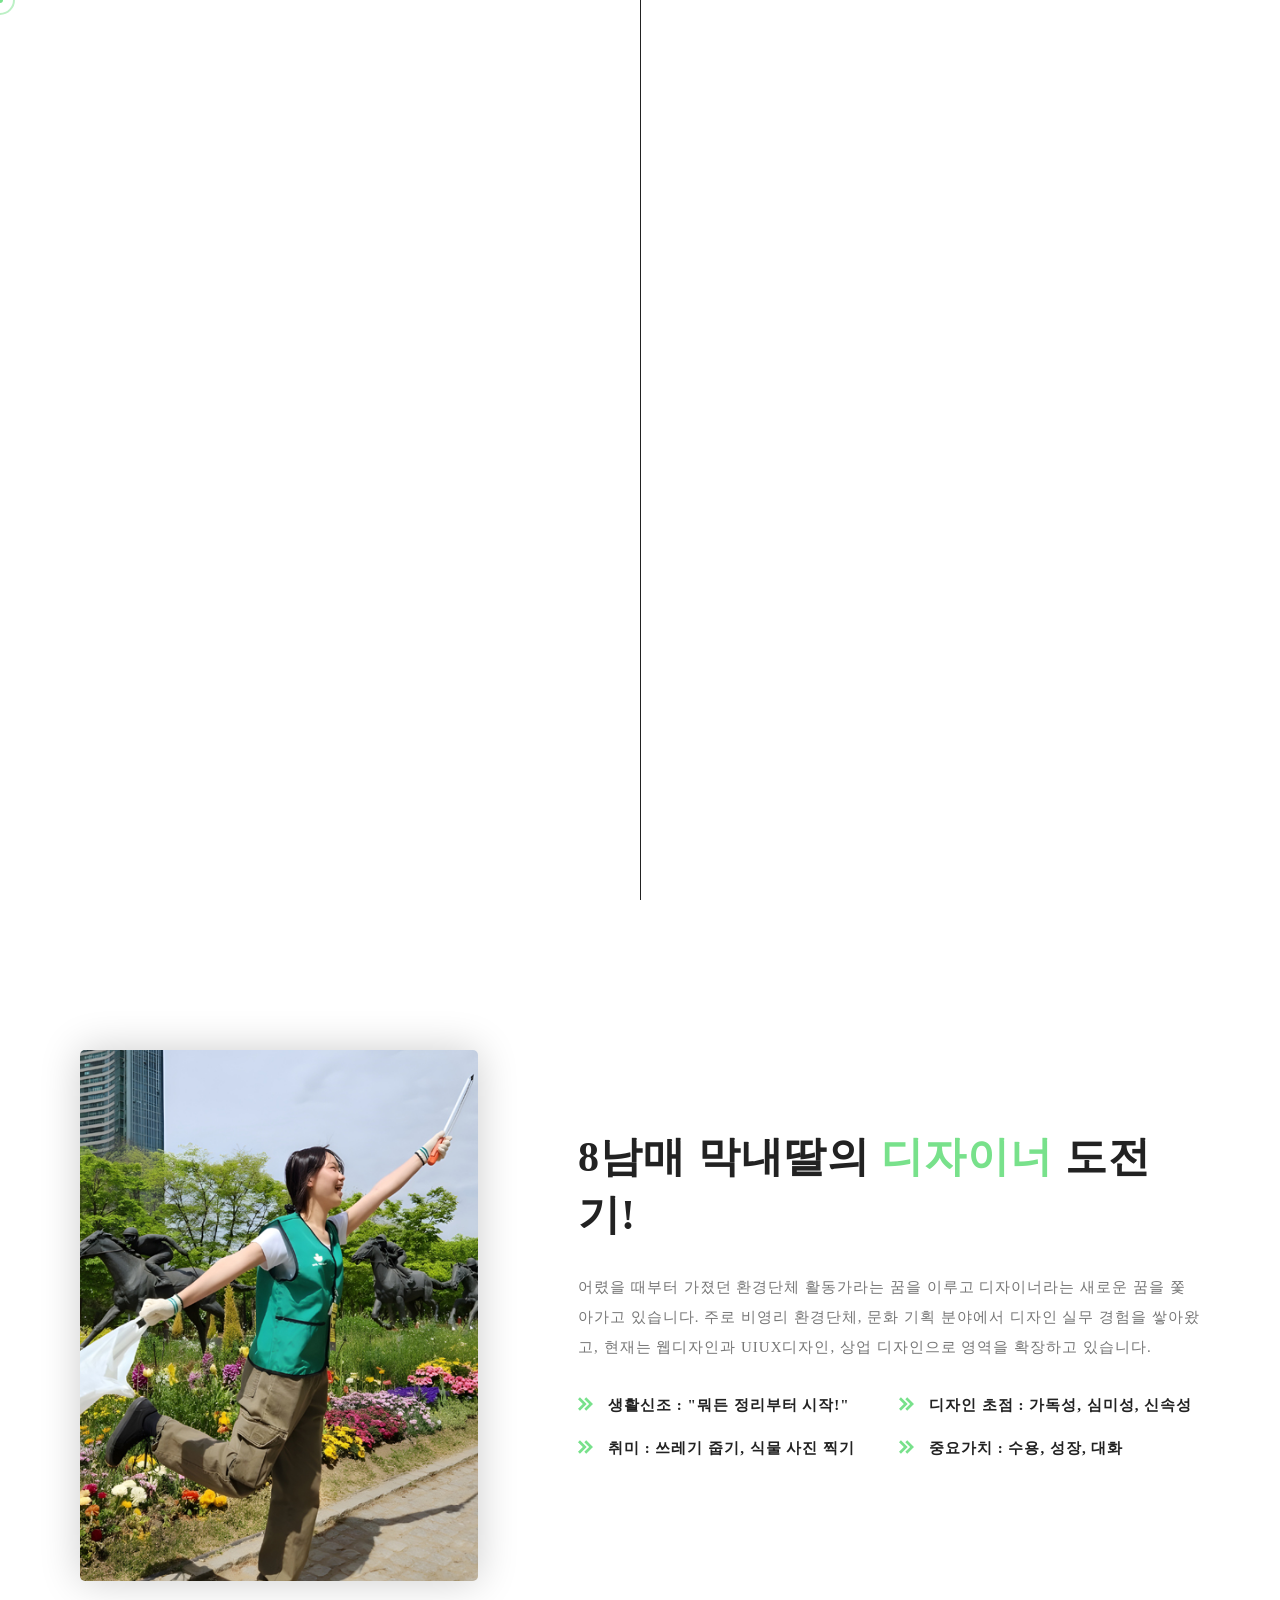
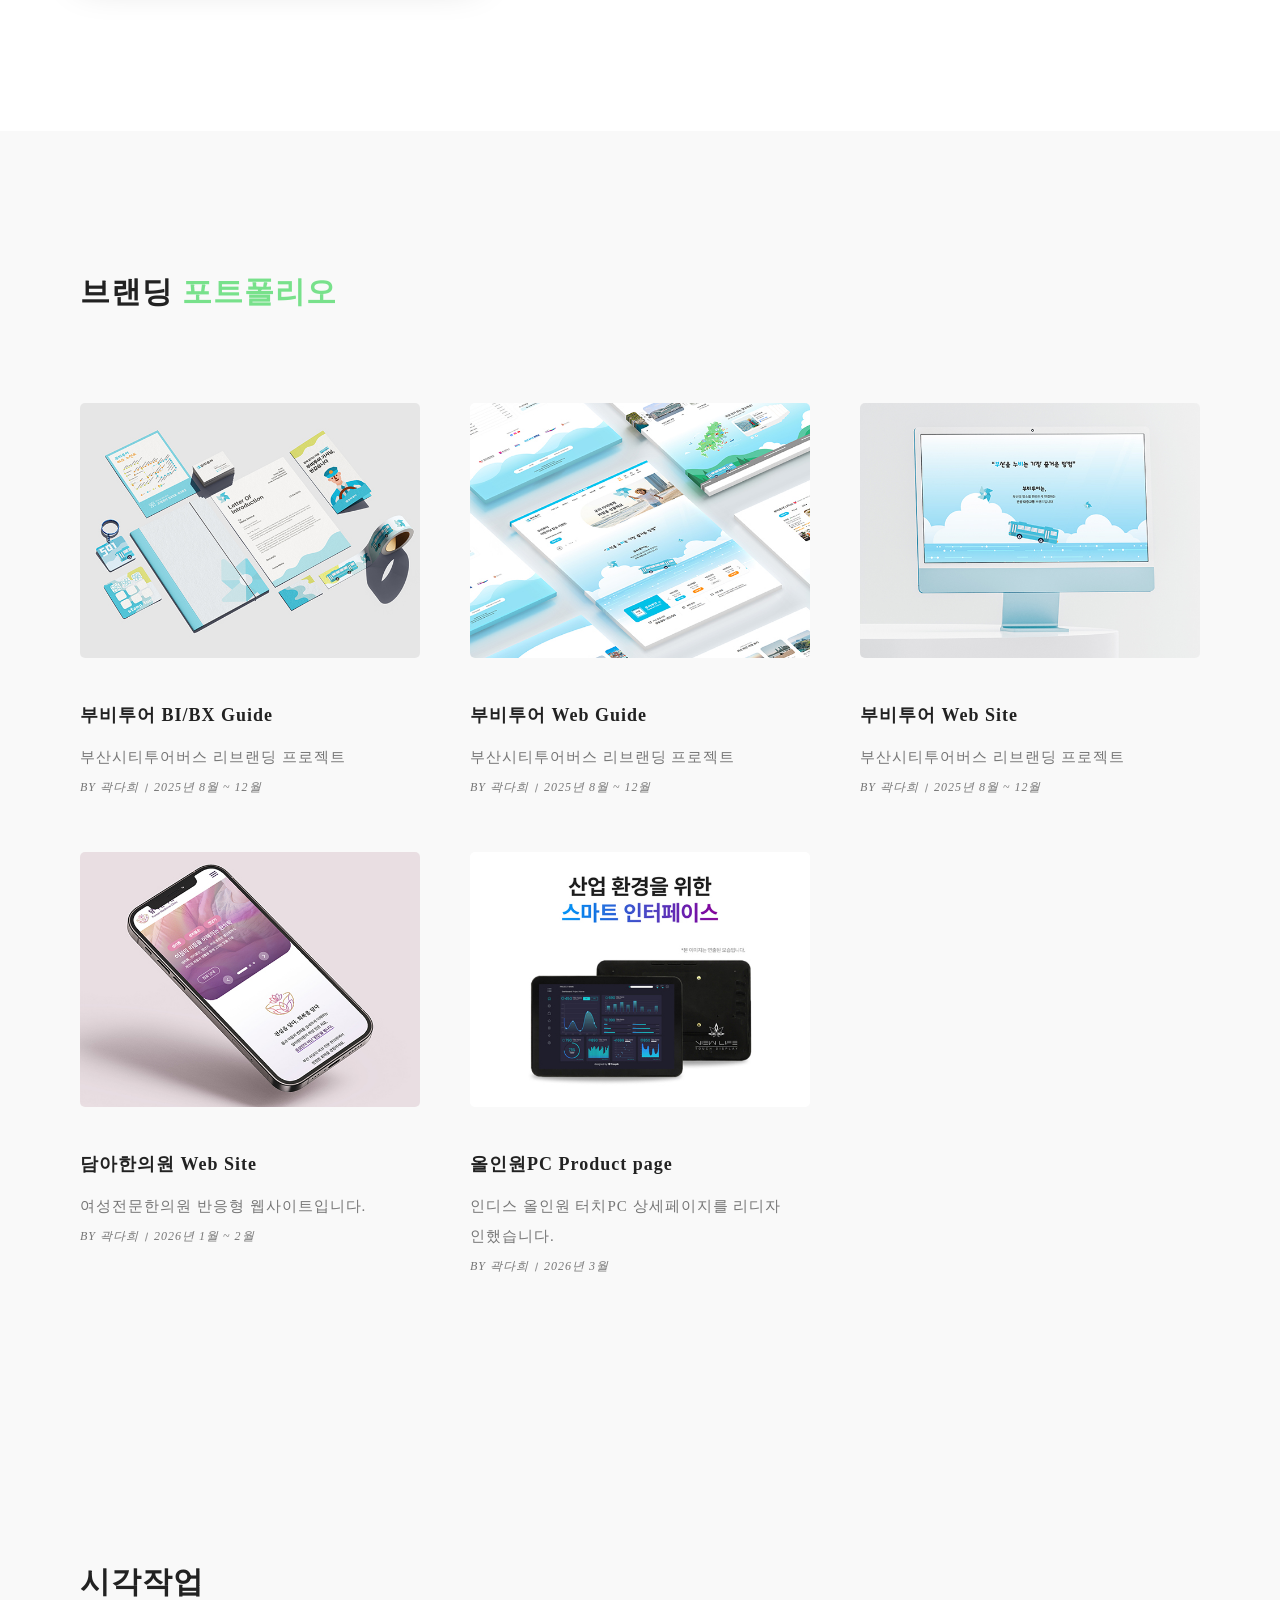
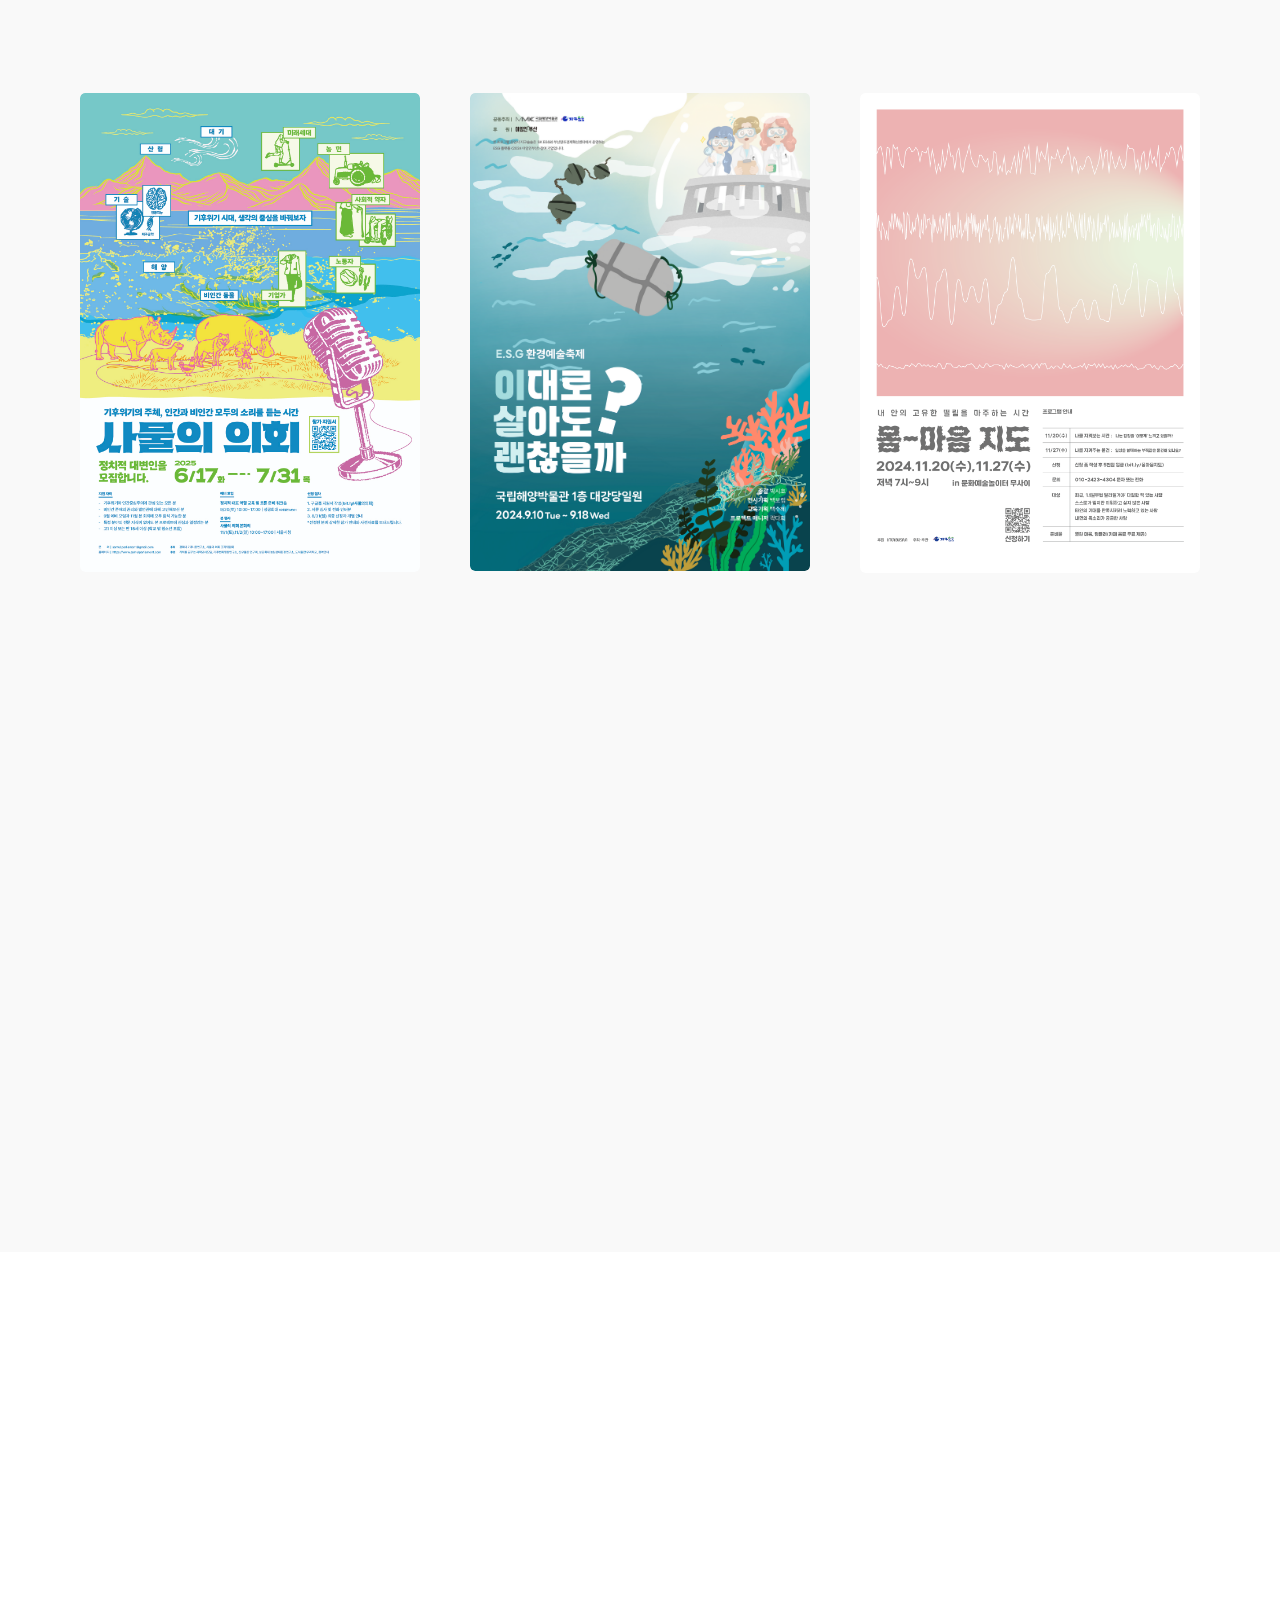
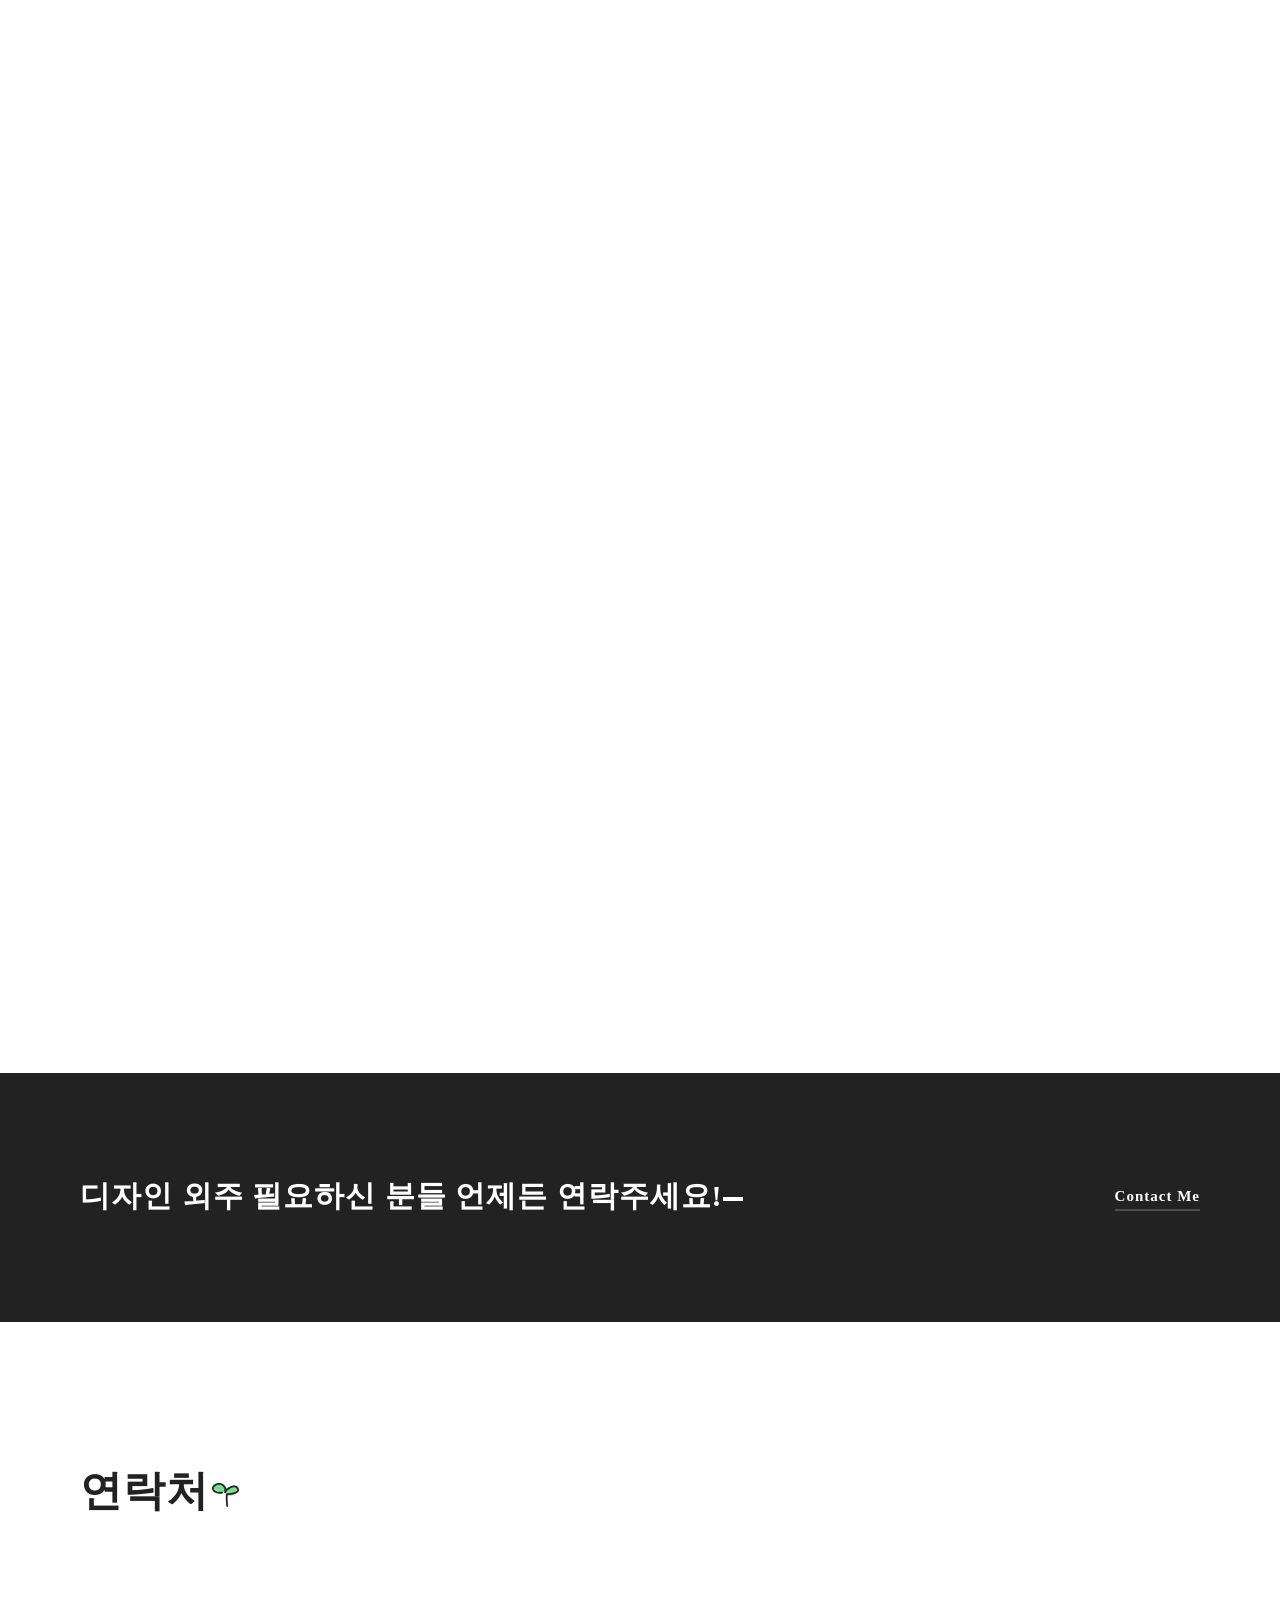
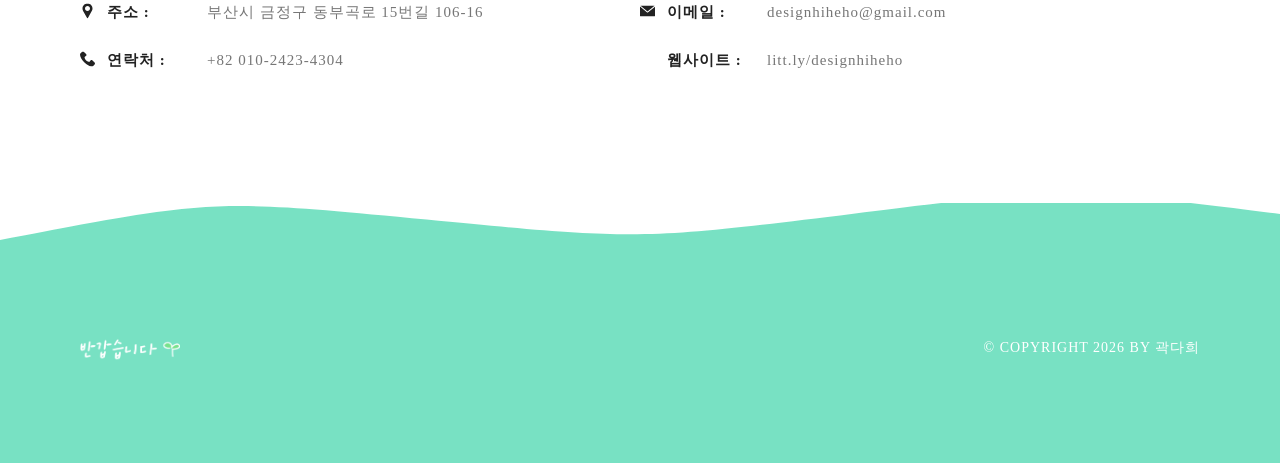
==== index.html @ 5ea91953 "Add files via upload" ====
<!DOCTYPE html>
<!--[if lt IE 7 ]><html class="ie ie6" lang="en"> <![endif]-->
<!--[if IE 7 ]><html class="ie ie7" lang="en"> <![endif]-->
<!--[if IE 8 ]><html class="ie ie8" lang="en"> <![endif]-->
<!--[if (gte IE 9)|!(IE)]><!-->
<html lang="ko"> <!--<![endif]-->

<head>

	<meta http-equiv="Content-Type" content="text/html; charset=utf-8" />

	<link rel="icon" type="image/png" href="img/favicon.png" />

	<meta name="description" content="Name of your web site">
	<meta name="author" content="Marketify">

	<meta name="viewport" content="width=device-width, initial-scale=1, maximum-scale=1">

	<title>Portfolio</title>

	<!-- 웹폰트 연결 -->
	<style>
		@font-face {
			font-family: 'OngleipYeongrong';
			src: url('https://cdn.jsdelivr.net/gh/projectnoonnu/2412-1@1.0/Ownglyph_brilliant-Rg.woff2') format('woff2');
			font-weight: normal;
			font-display: swap;
		}

		@font-face {
			font-family: 'Suit';
			src: url('https://cdn.jsdelivr.net/gh/projectnoonnu/noonfonts_suit@1.0/SUIT-Thin.woff2') format('woff2');
			font-weight: 100;
			font-display: swap;
		}

		@font-face {
			font-family: 'Suit';
			src: url('https://cdn.jsdelivr.net/gh/projectnoonnu/noonfonts_suit@1.0/SUIT-ExtraLight.woff2') format('woff2');
			font-weight: 200;
			font-display: swap;
		}

		@font-face {
			font-family: 'Suit';
			src: url('https://cdn.jsdelivr.net/gh/projectnoonnu/noonfonts_suit@1.0/SUIT-Light.woff2') format('woff2');
			font-weight: 300;
			font-display: swap;
		}

		@font-face {
			font-family: 'Suit';
			src: url('https://cdn.jsdelivr.net/gh/projectnoonnu/noonfonts_suit@1.0/SUIT-Regular.woff2') format('woff2');
			font-weight: normal;
			font-display: swap;
		}

		@font-face {
			font-family: 'Suit';
			src: url('https://cdn.jsdelivr.net/gh/projectnoonnu/noonfonts_suit@1.0/SUIT-Medium.woff2') format('woff2');
			font-weight: 500;
			font-display: swap;
		}

		@font-face {
			font-family: 'Suit';
			src: url('https://cdn.jsdelivr.net/gh/projectnoonnu/noonfonts_suit@1.0/SUIT-SemiBold.woff2') format('woff2');
			font-weight: 600;
			font-display: swap;
		}

		@font-face {
			font-family: 'Suit';
			src: url('https://cdn.jsdelivr.net/gh/projectnoonnu/noonfonts_suit@1.0/SUIT-Bold.woff2') format('woff2');
			font-weight: 700;
			font-display: swap;
		}

		@font-face {
			font-family: 'Suit';
			src: url('https://cdn.jsdelivr.net/gh/projectnoonnu/noonfonts_suit@1.0/SUIT-ExtraBold.woff2') format('woff2');
			font-weight: 800;
			font-display: swap;
		}

		@font-face {
			font-family: 'Suit';
			src: url('https://cdn.jsdelivr.net/gh/projectnoonnu/noonfonts_suit@1.0/SUIT-Heavy.woff2') format('woff2');
			font-weight: 900;
			font-display: swap;
		}
	</style>

	<!-- font-awesome -->
	<link rel="stylesheet" href="https://cdnjs.cloudflare.com/ajax/libs/font-awesome/7.0.1/css/all.min.css">

	<!-- STYLES -->
	<link
		href="https://fonts.googleapis.com/css2?family=Mulish:ital,wght@0,200;0,300;0,400;0,500;0,600;0,700;0,800;0,900;1,200;1,300;1,400;1,500;1,600;1,700;1,800;1,900&family=Poppins:ital,wght@0,300;0,400;0,500;0,600;0,700;0,800;0,900;1,300;1,400;1,500;1,600;1,700;1,800;1,900&display=swap"
		rel="stylesheet">


	<link rel="stylesheet" type="text/css" href="css/plugins.css" />
	<link rel="stylesheet" type="text/css" href="css/colors.css" />
	<link rel="stylesheet" type="text/css" href="css/darkMode.css" />
	<link rel="stylesheet" type="text/css" href="css/style.css" />
	<!--[if lt IE 9]> <script type="text/javascript" src="js/modernizr.custom.js"></script> <![endif]-->
	<!-- /STYLES -->

</head>

<body> <!-- FOR DARK MODE: Add class "dark" Example: <body class="dark"> -->

	<!-- PRELOADER -->
	<div id="preloader">
		<div class="loader_line"></div>
	</div>
	<!-- /PRELOADER -->

	<!-- WRAPPER ALL -->
	<div class="grax_tm_all_wrap" data-magic-cursor="" data-color="crimson">

		<!-- MAGIC CURSOR VALUES: "", hide -->
		<!-- COLOR VALUES: blue, green, brown, pink, orange, black, white, purple, sky, cadetBlue, crimson, olive, red -->



		<!-- MODALBOX NEWS -->
		<!-- <div class="grax_tm_modalbox_news">
			<div class="box_inner">
				<div class="close">
					<a href="#"><img class="svg" src="img/svg/cancel.svg" alt="" /></a>
				</div>
				<div class="description_wrap scrollable">
				</div>
			</div>
		</div> -->
		<!-- /MODALBOX NEWS -->

		<!-- TOPBAR -->
		<div class="grax_tm_topbar">
			<div class="container">
				<div class="topbar_inner">
					<div class="logo">
						<a class="dark" href="#"><img src="img/logo/dark.png" alt="" /></a>
						<a class="light" href="#"><img src="img/logo/logo.png" alt="" /></a>
					</div>
					<div class="menu">
						<ul class="anchor_nav">
							<li class="current"><a href="#home">홈</a></li>
							<li><a href="#about">소개합니다</a></li>
							<li><a href="#portfolio">포트폴리오</a></li>

							<li><a href="#artwork">시각작업</a></li>
							<li><a href="#resume">이력서</a></li>
							<li><a href="#contact">연락처</a></li>
						</ul>
					</div>
				</div>
			</div>
		</div>
		<!-- /TOPBAR -->

		<!-- MOBILE MENU -->
		<div class="grax_tm_mobile_menu">
			<div class="topbar_inner">
				<div class="container bigger">
					<div class="topbar_in">
						<div class="logo">
							<a href="#"><img src="img/logo/dark.png" alt="" /></a>
						</div>
						<div class="my_trigger">
							<div class="hamburger hamburger--collapse-r">
								<div class="hamburger-box">
									<div class="hamburger-inner"></div>
								</div>
							</div>
						</div>
					</div>
				</div>
			</div>
			<div class="dropdown">
				<div class="container">
					<div class="dropdown_inner">
						<ul class="anchor_nav">
							<li><a href="#home">홈</a></li>
							<li><a href="#about">소개합니다</a></li>
							<li><a href="#portfolio">포트폴리오</a></li>
							<li><a href="#artwork">시각작업</a></li>
							<li><a href="#resume">이력서</a></li>
							<li><a href="#contact">연락처</a></li>
						</ul>
					</div>
				</div>
			</div>
		</div>
		<!-- /MOBILE MENU -->

		<!-- HERO -->
		<div class="grax_tm_hero" id="home">
			<div class="bg">
				<div class="video">
					<video src="media/cover.mp4" autoplay loop playsinline muted></video>
				</div>
			</div>
			<div class="content">
				<div class="container">
					<div class="details" data-animation="toTop">
						<!-- Animation Values: toTop, toRight, scale, rotate -->
						<h3 class="fn_animation name">하루하루 성장하는 디자이너,</h3>
						<h3 class="fn_animation name">곽다희입니다.</h3>
						<!-- <h3 class="fn_animation name">곽다희입니다</h3> -->
						<span class="fn_animation job">광고 디자인 * 그래픽 디자인 * 브랜딩 * 웹디자인</span>
					</div>
					<div class="grax_tm_down" data-skin="light">
						<div class="line_wrapper">
							<div class="line"></div>
						</div>
					</div>
				</div>
			</div>
		</div>
		<!-- /HERO -->

		<!-- ABOUT -->
		<div class="grax_tm_section" id="about">
			<div class="grax_tm_about">
				<div class="container">
					<div class="about_inner">
						<div class="left wow fadeInLeft" data-wow-duration="1.5s">
							<div class="image parallax" data-relative-input="true">
								<img src="img/placeholders/3-4.jpg" alt="" />
								<div class="main layer" data-img-url="img/about/1.jpg" data-depth="0.04"></div>
							</div>
						</div>
						<div class="right wow fadeInLeft" data-wow-duration="1.5s" data-wow-delay=".2s">
							<div class="grax_tm_title_holder" style="font-family:OngleipYeongrong;">
								<h3 style="font-family: 'OngleipYeongrong'; font-size: 42px;">8남매 막내딸의 <span
										style="color: #78e18b;">디자이너</span>&nbsp;도전기!</h3>
							</div>
							<div class="text">
								<p>어렸을 때부터 가졌던 환경단체 활동가라는 꿈을 이루고 디자이너라는 새로운 꿈을 쫓아가고 있습니다. 주로 비영리 환경단체, 문화 기획 분야에서 디자인 실무
									경험을 쌓아왔고, 현재는 웹디자인과 UIUX디자인, 상업 디자인으로 영역을 확장하고 있습니다.</p>
							</div>
							<div class="list">
								<ul>
									<li>
										<div class="list_inner">
											<span></span>
											<img class="svg" src="img/svg/checked.svg" alt="" />
											<span>생활신조 : "뭐든 정리부터 시작!"</span>
										</div>
									</li>
									<li>
										<div class="list_inner">
											<img class="svg" src="img/svg/checked.svg" alt="" />
											<span>디자인 초점 : 가독성, 심미성, 신속성</span>
										</div>
									</li>
									<li>
										<div class="list_inner">
											<img class="svg" src="img/svg/checked.svg" alt="" />
											<span>취미 : 쓰레기 줍기, 식물 사진 찍기</span>
										</div>
									</li>
									<li>
										<div class="list_inner">
											<img class="svg" src="img/svg/checked.svg" alt="" />
											<span>중요가치 : 수용, 성장, 대화</span>
										</div>
									</li>
								</ul>
							</div>
							<!-- <div class="grax_tm_button">
								<a href="img/resume/resume.jpg" download>Download CV</a>
							</div> -->
						</div>
					</div>
				</div>
			</div>
		</div>
		<!-- /ABOUT -->
		<!-- NEWS -->
		<div class="grax_tm_section" id="portfolio">
			<div class="grax_tm_news">
				<div class="container">
					<div class="grax_tm_title_holder">
						<h3>브랜딩<span>&nbsp;포트폴리오</span></h3>
					</div>
					<div class="news_list">
						<ul>
							<!-- 부비투어 -->
							<li class="wow fadeInLeft" data-wow-duration="1.5s">
								<div class="list_inner">
									<a href="bibx/bibxguide.html" target="_blank">
										<div class="image">
											<img src="img/placeholders/4-3.jpg" alt="" />
											<div class="main" data-img-url="img/news/bubitour-1.jpg"></div>
										</div>
										<div class="details">
											<h3 class="title"><a href="javascript:return false;">부비투어 BI/BX Guide </a>
											</h3>
											<p>부산시티투어버스 리브랜딩 프로젝트</p>
											<p class="date">By <a href="javascript:return false;">곽다희</a> <span>2025년 8월
													~ 12월</span></p>
										</div>
									</a>
								</div>
							</li>
							<li class="wow fadeInLeft" data-wow-duration="1.5s" data-wow-delay=".2s">
								<div class="list_inner">
									<a href="web/webguide.html" target="_blank">
										<div class="image">
											<img src="img/placeholders/4-3.jpg" alt="" />
											<div class="main" data-img-url="img/news/bubitour-2.jpg"></div>
										</div>
										<div class="details">
											<h3 class="title"><a href="javascript:return false;">부비투어 Web Guide </a>
											</h3>
											<p>부산시티투어버스 리브랜딩 프로젝트</p>
											<p class="date">By <a href="javascript:return false;">곽다희</a> <span>2025년 8월
													~ 12월</span></p>
										</div>
									</a>
								</div>
							</li>
							<li class="wow fadeInLeft" data-wow-duration="1.5s" data-wow-delay=".4s">
								<div class="list_inner">
									<a href="https://designhee.github.io/bubitour/" target="_blank">
										<div class="image">
											<img src="img/placeholders/4-3.jpg" alt="" />
											<div class="main" data-img-url="img/news/bubitour-4.jpg"></div>
										</div>
										<div class="details">
											<h3 class="title"><a href="javascript:return false;">부비투어 Web Site </a></h3>
											<p>부산시티투어버스 리브랜딩 프로젝트</p>
											<p class="date">By <a href="javascript:return false;">곽다희</a> <span>2025년 8월
													~ 12월</span></p>
										</div>
									</a>
								</div>
							</li>
							<!-- 담아한의원 -->
							<li class="wow fadeInLeft" data-wow-duration="1.5s" data-wow-delay=".4s">
								<div class="list_inner">
									<a href="https://designhee.github.io/DAMAHAN/" target="_blank">
										<div class="image">
											<img src="img/placeholders/4-3.jpg" alt="" />
											<div class="main" data-img-url="img/news/damahan.jpg"></div>
										</div>
										<div class="details">
											<h3 class="title"><a href="javascript:return false;">담아한의원 Web Site </a>
											</h3>
											<p>여성전문한의원 반응형 웹사이트입니다.</p>
											<p class="date">By <a href="javascript:return false;">곽다희</a> <span>2026년 1월
													~ 2월</span></p>
										</div>
									</a>
								</div>
							</li>
							<!-- 인디스 상세페이지 -->
							<li class="wow fadeInLeft" data-wow-duration="1.5s" data-wow-delay=".4s">
								<div class="list_inner">
									<a href="https://www.figma.com/proto/bheodE31hmZhT0VLNGtz3c/-%EC%A3%BC-%EC%BD%94%EB%A6%AC%EC%95%84-%EC%A0%95%EB%B3%B4%ED%86%B5%EC%8B%A0---%EC%83%81%EC%84%B8%ED%8E%98%EC%9D%B4%EC%A7%80?node-id=45-3&viewport=275%2C119%2C0.03&t=RDnilQ7JR9auPN5G-1&scaling=scale-down&content-scaling=fixed&page-id=0%3A1"
										target="_blank">
										<div class="image">
											<img src="img/placeholders/4-3.jpg" alt="" />
											<div class="main" data-img-url="img/news/indis-productpage.jpg"></div>
										</div>
										<div class="details">
											<h3 class="title"><a href="javascript:return false;">올인원PC Product
													page </a></h3>
											<p>인디스 올인원 터치PC 상세페이지를 리디자인했습니다.</p>
											<p class="date">By <a href="javascript:return false;">곽다희</a> <span>2026년
													3월</span></p>
										</div>
									</a>
								</div>
							</li>
						</ul>
					</div>
				</div>
			</div>
		</div>
		<!-- /NEWS -->
		<!-- PORTFOLIO -->
		<div class="grax_tm_section" id="artwork">
			<div class="grax_tm_portfolio">
				<div class="container">
					<div class="grax_tm_title_holder">
						<h3>시각작업</h3>
					</div>
					<div class="portfolio_list">
						<ul class="gallery_zoom my_waypoint">
							<li class="wow fadeInLeft" data-wow-duration="1.5s">
								<div class="list_inner">
									<div class="image">
										<img src="img/placeholders/poster1.jpg" alt="" />
										<div class="main" data-img-url="img/portfolio/poster1.jpg"></div>
									</div>
									<div class="overlay"></div>
									<div class="details">
										<span>메인 포스터 / 현수막 / 안내서 표지</span>
										<h3>2025 사물의의회 프로젝트</h3>
									</div>
									<a class="grax_tm_full_link zoom" href="img/portfolio/poster1.jpg"></a>
								</div>
							</li>
							<li class="wow fadeInLeft" data-wow-duration="1.5s" data-wow-delay=".2s">
								<div class="list_inner">
									<div class="image">
										<img src="img/placeholders/poster2.png" alt="" />
										<div class="main" data-img-url="img/portfolio/poster2.png"></div>
									</div>
									<div class="overlay"></div>
									<div class="details">
										<span>메인 포스터</span>
										<h3>지구숨숨X국립해양박물관 ESG페스티벌</h3>
									</div>
									<a class="grax_tm_full_link zoom" href="img/portfolio/poster2.png"></a>
								</div>
							</li>
							<li class="wow fadeInLeft" data-wow-duration="1.5s" data-wow-delay=".4s">
								<div class="list_inner">
									<div class="image">
										<img src="img/placeholders/poster3.png" alt="" />
										<div class="main" data-img-url="img/portfolio/poster3.png"></div>
									</div>
									<div class="overlay"></div>
									<div class="details">
										<span>기획 / 메인 포스터</span>
										<h3>업사이클링 워크숍 몸-마음지도</h3>
									</div>
									<a class="grax_tm_full_link zoom" href="img/portfolio/poster3.png"></a>
								</div>
							</li>
							<!-- 4 -->
							<li class="wow fadeInLeft" data-wow-duration="1.5s">
								<div class="list_inner">
									<div class="image">
										<img src="img/placeholders/poster4.png" alt="" />
										<div class="main" data-img-url="img/portfolio/poster4.png"></div>
									</div>
									<div class="overlay"></div>
									<div class="details">
										<span>기획 / 메인 포스터</span>
										<h3>업사이클링 워크숍 우리끼리 유리트리</h3>
									</div>
									<a class="grax_tm_full_link zoom" href="img/portfolio/poster4.png"></a>
								</div>
							</li>
							<!-- 5 -->
							<li class="wow fadeInLeft" data-wow-duration="1.5s">
								<div class="list_inner">
									<div class="image">
										<img src="img/placeholders/poster5.jpg" alt="" />
										<div class="main" data-img-url="img/portfolio/poster5.jpg"></div>
									</div>
									<div class="overlay"></div>
									<div class="details">
										<span>기획 / 메인 포스터</span>
										<h3>플리마켓 뿌리마당7th</h3>
									</div>
									<a class="grax_tm_full_link zoom" href="img/portfolio/poster5.jpg"></a>
								</div>
							</li>
							<!-- 6 -->
							<!-- <li class="wow fadeInLeft" data-wow-duration="1.5s">
								<div class="list_inner">
									<div class="image">
										<img src="img/placeholders/poster6.jpg" alt="" />
										<div class="main" data-img-url="img/portfolio/poster6.jpg"></div>
									</div>
									<div class="overlay"></div>
									<div class="details">
										<span>메인포스터/현수막</span>
										<h3>쓰토리텔링</h3>
									</div>
									<a class="grax_tm_full_link zoom" href="img/portfolio/poster6.jpg"></a>
								</div>
							</li> -->
							<!-- 7 -->
							<!-- <li class="wow fadeInLeft" data-wow-duration="1.5s">
								<div class="list_inner">
									<div class="image">
										<img src="img/placeholders/poster7.jpg" alt="" />
										<div class="main" data-img-url="img/portfolio/poster7.jpg"></div>
									</div>
									<div class="overlay"></div>
									<div class="details">
										<span>키비주얼</span>
										<h3>눈코뜰새있는</h3>
									</div>
									<a class="grax_tm_full_link zoom" href="img/portfolio/poster7.jpg"></a>
								</div>
							</li> -->
							<!-- 8 -->
							<li class="wow fadeInLeft" data-wow-duration="1.5s">
								<div class="list_inner">
									<div class="image">
										<img src="img/placeholders/poster8.png" alt="" />
										<div class="main" data-img-url="img/portfolio/poster8.png"></div>
									</div>
									<div class="overlay"></div>
									<div class="details">
										<span>캐릭터 디자인 / 카드뉴스 / 홍보 포스터</span>
										<h3>부산줍깅모임 금뿌리</h3>
									</div>
									<a class="grax_tm_full_link zoom" href="img/portfolio/poster8.png"></a>
								</div>
							</li>
							<!-- 9 -->
							<!-- <li class="wow fadeInLeft" data-wow-duration="1.5s">
								<div class="list_inner">
									<div class="image">
										<img src="img/placeholders/1-1.jpg" alt="" />
										<div class="main" data-img-url="img/portfolio/4.jpg"></div>
									</div>
									<div class="overlay"></div>
									<div class="details">
										<span>Video</span>
										<h3>Black Coffee</h3>
									</div>
									<a class="grax_tm_full_link popup-youtube"
										href="https://www.youtube.com/watch?v=ICr_bOuM9Zo"></a>
								</div>
							</li> -->
						</ul>
					</div>
				</div>
			</div>
		</div>
		<!-- /PORTFOLIO -->

		<!-- PROGRESS -->
		<div class="grax_tm_progress_part">
			<div class="container">
				<div class="part_inner">
					<div class="left wow fadeInLeft" data-wow-duration="1.5s">
						<h3 style="font-family: 'OngleipYeongrong'; font-size: 42px;">마지막까지 <span style="color:#78e18b">꼼꼼하게</span> 작업합니다</h3>
						<p>#로고디자인 #캐릭터디자인 #명함디자인 #포스터디자인 <br> #배너디자인 #웹디자인 #웹퍼블리싱</p>
					</div>
					<div class="right wow fadeInLeft" data-wow-duration="1.5s" data-wow-delay=".2s">
						<div class="kioto_progress">
							<div class="progress_inner" data-value="95">
								<span><span class="label">그래픽 포토샵&#47;일러스트&#47;인디자인</span><span
										class="number">95%</span></span>
								<div class="background">
									<div class="bar">
										<div class="bar_in"></div>
									</div>
								</div>
							</div>
							<div class="progress_inner" data-value="90">
								<span><span class="label">웹디자인/프로토타이핑 figma</span><span class="number">90%</span></span>
								<div class="background">
									<div class="bar">
										<div class="bar_in"></div>
									</div>
								</div>
							</div>
							<div class="progress_inner" data-value="95">
								<span><span class="label">웹표준 HTML5&#47;CSS3&#47;JavaScript</span><span
										class="number">95%</span></span>
								<div class="background">
									<div class="bar">
										<div class="bar_in"></div>
									</div>
								</div>
							</div>
							<div class="progress_inner" data-value="80">
								<span><span class="label">영상편집 및 모션그래픽 애니메이션</span><span
										class="number">80%</span></span>
								<div class="background">
									<div class="bar">
										<div class="bar_in"></div>
									</div>
								</div>
							</div>
						</div>
					</div>
				</div>
			</div>
		</div>
		<!-- /PROGRESS -->

		<!-- RESUME -->
		<div class="grax_tm_section" id="resume">
			<div class="grax_tm_resume">
				<div class="container">
					<div class="resume_inner">
						<div class="resume_block wow fadeInLeft" data-wow-duration="1.5s">
							<div class="resume_block_title">
								<i class="fa-solid fa-briefcase"></i>
								<h4>디자인 경력</h4>
							</div>
							<ul class="resume_list">
								<li class="resume_item">
									<div class="resume_meta">
										<span class="resume_period">2025.08 - 2025.12</span>
									</div>
									<h5>부비투어 리브랜딩 프로젝트</h5>
									<p class="resume_company">브랜딩 / 웹디자인</p>
									<p class="resume_desc">BI/BX 가이드 제작, 웹 가이드 기획, 브랜드 톤앤매너 정리</p>
								</li>
								<li class="resume_item">
									<div class="resume_meta">
										<span class="resume_period">2026.01 - 2026.02</span>
									</div>
									<h5>담아한의원 반응형 웹사이트</h5>
									<p class="resume_company">웹디자인 / 퍼블리싱</p>
									<p class="resume_desc">반응형 UI 설계와 웹사이트 디자인 및 구축 작업 진행</p>
								</li>
								<li class="resume_item">
									<div class="resume_meta">
										<span class="resume_period">2023 - 2025</span>
									</div>
									<h5>환경·문화 프로젝트 디자인 실무</h5>
									<p class="resume_company">포스터 / 홍보물 / 행사 비주얼</p>
									<p class="resume_desc">포스터, 배너, 카드뉴스, 안내물 등 다양한 시각물 제작</p>
								</li>
							</ul>
						</div>

						<div class="resume_block wow fadeInLeft" data-wow-duration="1.5s" data-wow-delay=".2s">
							<div class="resume_block_title">
								<i class="fa-solid fa-graduation-cap"></i>
								<h4>교육 이력</h4>
							</div>
							<ul class="resume_list">
								<li class="resume_item">
									<div class="resume_meta">
										<span class="resume_period">2025</span>
									</div>
									<h5>UI/UX · 웹디자인 실무 학습</h5>
									<p class="resume_company">Figma / HTML / CSS / 반응형 웹</p>
									<p class="resume_desc">실무형 웹디자인과 퍼블리싱 역량 확장</p>
								</li>
								<li class="resume_item">
									<div class="resume_meta">
										<span class="resume_period">2024</span>
									</div>
									<h5>그래픽 디자인 역량 강화</h5>
									<p class="resume_company">Photoshop / Illustrator / InDesign</p>
									<p class="resume_desc">브랜딩, 편집, 홍보물 제작 중심으로 실무 훈련</p>
								</li>
							</ul>
						</div>

						<div class="resume_block wow fadeInLeft" data-wow-duration="1.5s">
							<div class="resume_block_title">
								<i class="fa-solid fa-address-card"></i>
								<h4>자격 사항</h4>
							</div>
							<ul class="resume_list">
								<li class="resume_item resume_item--cert">
									<h5>GTQ / 컴퓨터그래픽 관련 자격</h5>
									<p class="resume_desc">보유 자격증명 입력</p>
								</li>
								<li class="resume_item resume_item--cert">
									<h5>웹디자인 관련 수료</h5>
									<p class="resume_desc">수료 과정명 입력</p>
								</li>
							</ul>
						</div>
					</div><!-- /resume_inner -->
				</div>
			</div>
		</div>
		<!-- /RESUME -->

		<!-- TALK -->
		<div class="grax_tm_section">
			<div class="grax_tm_talk">
				<div class="container">
					<div class="talk_inner">
						<div class="text wow fadeInLeft" data-wow-duration="1.5s">
							<h3><span>디자인 외주 필요하신 분들 언제든 연락주세요!</span></h3>
						</div>
						<div class="button wow fadeInLeft anchor" data-wow-duration="1.5s" data-wow-delay=".2s">
							<a href="#contact">Contact Me</a>
						</div>
					</div>
				</div>
			</div>
		</div>
		<!-- /TALK -->



		<!-- CONTACT -->
		<div class="grax_tm_contact" id="contact">
			<div class="container">
				<div class="grax_tm_title_holder">
					<h3 style="font-family: 'OngleipYeongrong'; font-size: 42px;">연락처<img src="img/symbol.png"
							alt="symbol" style="width: 30px; display: inline-block; padding-left: 3px;"></h3>
				</div>
				<div class="contact_inner">
					<div class="left wow fadeInLeft" data-wow-duration="1s">
						<div class="info_list">
							<ul>
								<li>
									<div class="list_inner">
										<img class="svg" src="img/svg/location.svg" alt="" />
										<p><span class="first">주소 :</span><span class="second">부산시 금정구 동부곡로 15번길
												106-16</span></p>
									</div>
								</li>
								<li>
									<div class="list_inner">
										<img class="svg" src="img/svg/email.svg" alt="" />
										<p><span class="first">이메일 :</span><span class="second"><a
													href="#">designhiheho@gmail.com</a></span></p>
									</div>
								</li>
								<li>
									<div class="list_inner">
										<img class="svg" src="img/svg/phone.svg" alt="" />
										<p><span class="first">연락처 :</span><span class="second"><a href="#">+82
													010-2423-4304</a></span></p>
									</div>
								</li>
								<li>
									<div class="list_inner">
										<img class="svg" src="img/svg/social/dribbble.svg" alt="" />
										<p><span class="first">웹사이트 :</span><span class="second"><a
													href="#">litt.ly/designhiheho</a></span></p>
									</div>
									<!-- </li>
								<li>
									<div class="list_inner">
										<img class="svg" src="img/svg/social/twitter.svg" alt="" />
										<p><span class="first">Twitter:</span><span class="second"><a
													href="#">@twitternickname</a></span></p>
									</div>
								</li>
								<li>
									<div class="list_inner">
										<img class="svg" src="img/svg/social/facebook.svg" alt="" />
										<p><span class="first">Facebook:</span><span class="second"><a
													href="#">@facebooknickname</a></span></p>
									</div>
								</li> -->
							</ul>
						</div>
					</div>
					<!-- <div class="right wow fadeInLeft" data-wow-duration="1s" data-wow-delay=".2s">
						<div class="fields">
							<form action="/" method="post" class="contact_form" id="contact_form">
								<div class="returnmessage"
									data-success="Your message has been received, We will contact you soon."></div>
								<div class="empty_notice"><span>Please Fill Required Fields</span></div>
								<div class="first">
									<ul>
										<li>
											<input id="name" type="text" placeholder="Name">
										</li>
										<li>
											<input id="email" type="text" placeholder="Email">
										</li>
									</ul>
								</div>
								<div class="last">
									<textarea id="message" placeholder="Message"></textarea>
								</div>
								<div class="grax_tm_button">
									<a id="send_message" href="#">Send Message</a>
								</div>

		

							</form>
						</div>
					</div> -->
				</div>
			</div>
		</div>
		<!-- /CONTACT -->

		<!-- COPYRIGHT -->
		<div class="grax_tm_section">
			<div class="grax_tm_copyright">
				<div class="my_wave">
					<svg width="100%" height="100%" version="1.1" xmlns="http://www.w3.org/2000/svg">
						<defs></defs>
						<path id="wave_img" data-color="#fff"
							d="M 0 185.609 C 317.16666666666663 118.136 317.16666666666663 118.136 634.3333333333333 151.87 C 951.4999999999999 185.609 951.4999999999999 185.609 1268.6666666666665 116.402 C 1585.833333333333 47.195 1585.833333333333 47.195 1903 131.925 L 1903 507 L 0 507 Z"
							fill="#fff"></path>
					</svg>
				</div>
				<div class="container">
					<div class="copyright_inner">
						<div class="logo wow fadeInLeft" data-wow-duration="1s">
							<img src="img/logo/logo.png" alt="" />
						</div>
						<div class="social wow fadeInLeft" data-wow-duration="1s" data-wow-delay=".2s">
							<!-- <ul>
								<li><a href="#"><img class="svg" src="img/svg/social/facebook.svg" alt="" /></a></li>
								<li><a href="#"><img class="svg" src="img/svg/social/twitter.svg" alt="" /></a></li>
								<li><a href="#"><img class="svg" src="img/svg/social/dribbble.svg" alt="" /></a></li>
								<li><a href="#"><img class="svg" src="img/svg/social/tik-tok.svg" alt="" /></a></li>
							</ul> -->
						</div>
						<div class="copy wow fadeInLeft" data-wow-duration="1s" data-wow-delay=".4s">
							<p>&copy; Copyright 2026 by 곽다희</p>
						</div>
					</div>
				</div>
			</div>
		</div>
		<!-- /COPYRIGHT -->

		<!-- CURSOR -->
		<div class="mouse-cursor cursor-outer"></div>
		<div class="mouse-cursor cursor-inner"></div>
		<!-- /CURSOR -->

		<!-- START: Page Progress -->
		<div class="progressbar">
			<a href="#"><span class="text">위로가기</span></a>
			<span class="line"></span>
		</div>
		<!-- END: Page Progress -->

	</div>
	<!-- / WRAPPER ALL -->

	<!-- SCRIPTS -->
	<script src="js/jquery.js"></script>
	<!--[if lt IE 10]> <script type="text/javascript" src="js/ie8.js"></script> <![endif]-->
	<script src="js/plugins.js"></script>
	<script src="js/init.js"></script>
	<!-- /SCRIPTS -->

</body>

</html>
---- css/plugins.css ----
/*
This file is made by Marketify (2022)

01) BASE
02) FORM ELEMENTS
03) FONTELLO
04) SKELETON OR GRID
05) ANIMATION


*/

/*------------------------------------------------------------------*/ 
/*	BASE
/*------------------------------------------------------------------*/

html,body,div,span,applet,object,iframe,h1,h2,h3,h4,h5,h6,p,blockquote,pre,a,abbr,acronym,address,big,cite,code,del,dfn,em,font,ins,kbd,q,s,samp,small,strike,strong,sub,sup,tt,var,b,u,i,center,dl,dt,dd,ol,ul,li,fieldset,form,label,legend,table,caption,tbody,tfoot,thead,tr,th,td
	{
	background: transparent;
	border: 0;
	margin: 0;
	padding: 0;
	vertical-align: baseline;
	outline: none;
}

article, aside, details, figcaption, figure, footer, header, hgroup, nav, section {
    display: block;
}

blockquote {
	quotes: none;
}

blockquote:before,blockquote:after {
	content: '';
	content: none;
}
ul, ol{
	margin:0px;	
}
ul li, ol li{
	margin:0px;
}
img{
	vertical-align:middle;
	max-width:100%;
}
iframe{
	max-width:100%;
}
del {
	text-decoration: line-through;
}
a, i{
	border:none;
}
a:hover{text-decoration:none;}

table{
	width:100%;
	max-width:100%;
	text-align:left;
	border-collapse: collapse;
	border-spacing: 0px;
	margin-bottom:15px;
	color:#999;
	border:1px solid #eee;
}
table tr{
	border:1px solid #eee;
}
table th{
	vertical-align:top;
	color:#333;
	background:none;
	font-size:16px;
	font-weight:normal;
	padding:15px 10px;
	border:1px solid #eee;
}
table td{
	vertical-align:top;
	padding:10px;
	border:1px solid #eee;
}

code, pre {
	padding: 10px;
	padding-bottom: 0;
	border-left: 3px solid #6FBF71;
	border-bottom: 1px solid transparent;
	background: #f7f7f7;
	overflow-x:scroll;
}

pre{
	display: block;	
	word-break: break-all;
	word-wrap: break-word;
}
pre code { white-space: pre-wrap; }

.space10{width:100%; float:left; clear:both; margin-bottom:10px;}
.space20{width:100%; float:left; clear:both; margin-bottom:20px;}
.space30{width:100%; float:left; clear:both; margin-bottom:30px;}
.space40{width:100%; float:left; clear:both; margin-bottom:40px;}
.space50{width:100%; float:left; clear:both; margin-bottom:50px;}
.space60{width:100%; float:left; clear:both; margin-bottom:60px;}
.space70{width:100%; float:left; clear:both; margin-bottom:70px;}
.space80{width:100%; float:left; clear:both; margin-bottom:80px;}
.space90{width:100%; float:left; clear:both; margin-bottom:90px;}
.space100{width:100%; float:left; clear:both; margin-bottom:100px;}
.space200{width:100%; float:left; clear:both; margin-bottom:200px;}
.space300{width:100%; float:left; clear:both; margin-bottom:300px;}
.space400{width:100%; float:left; clear:both; margin-bottom:400px;}
.space500{width:100%; float:left; clear:both; margin-bottom:500px;}
.space1000{width:100%; float:left; clear:both; margin-bottom:1000px;}

/*------------------------------------------------------------------*/ 
/*	FORM ELEMENTS
/*------------------------------------------------------------------*/

textarea{
	border-radius:0;
	font-size:13px;
	resize:vertical;
	font-family:"Poppins";
	letter-spacing: 1.2px !important;
	
	-webkit-box-sizing: border-box; /* Safari/Chrome, other WebKit */
	-moz-box-sizing: border-box;    /* Firefox, other Gecko */
	-ms-box-sizing: border-box;     /* IE 10 + */
	box-sizing: border-box;         /* Opera/IE 8+ */
	
	line-height:1.4;
	padding:10px!important;
	width:100%;
	border:1px solid #eee;
	
	-webkit-transition: all .3s ease;
	   -moz-transition: all .3s ease;
	    -ms-transition: all .3s ease;
	     -o-transition: all .3s ease;
	        transition: all .3s ease;
}
input[type="text"],
input[type="password"],
input[type="datetime"],
input[type="datetime-local"],
input[type="date"],
input[type="month"],
input[type="time"],
input[type="week"],
input[type="number"],
input[type="email"],
input[type="url"],
input[type="search"],
input[type="tel"],
input[type="color"],
.uneditable-input {
	border-radius:0;
	font-size:13px;
	min-width:auto;
	letter-spacing:1.4px;
	
	-webkit-box-sizing: border-box; /* Safari/Chrome, other WebKit */
	-moz-box-sizing: border-box;    /* Firefox, other Gecko */
	-ms-box-sizing: border-box;     /* IE 10 + */
	box-sizing: border-box;         /* Opera/IE 8+ */
	
	font-family:"Poppins";
	
	line-height:1.6;
	padding:10px!important;
	height:44px;
	vertical-align:middle;
	border:1px solid #eee;
	
	-webkit-transition: all .3s ease;
	   -moz-transition: all .3s ease;
	    -ms-transition: all .3s ease;
	     -o-transition: all .3s ease;
	        transition: all .3s ease;
}

textarea:focus,
input[type="text"]:focus,
input[type="password"]:focus,
input[type="datetime"]:focus,
input[type="datetime-local"]:focus,
input[type="date"]:focus,
input[type="month"]:focus,
input[type="time"]:focus,
input[type="week"]:focus,
input[type="number"]:focus,
input[type="email"]:focus,
input[type="url"]:focus,
input[type="search"]:focus,
input[type="tel"]:focus,
input[type="color"]:focus,
.uneditable-input:focus {
	border-color:#ccc;
	background:#eee;
}

input[type="submit"]{
	padding: 13px 15px;
	height: 40px;
	line-height: 1;
	text-transform: uppercase;
	font-size: 13px;
	font-weight: 600;
	text-decoration: none;
	letter-spacing: 0.5px;
	border:none;
	cursor:pointer;
	color: #FFF;
	background:#777;
	
	-webkit-transition: all .3s ease;
	   -moz-transition: all .3s ease;
	    -ms-transition: all .3s ease;
	     -o-transition: all .3s ease;
	        transition: all .3s ease;
}
input[type="submit"]:hover{
	background:#444;
}
select{
	padding:8px;
	border:2px solid #eee;
}
input[type="button"]{
	cursor:pointer;
	-webkit-transition: all .3s ease;
	   -moz-transition: all .3s ease;
	    -ms-transition: all .3s ease;
	     -o-transition: all .3s ease;
	        transition: all .3s ease;
}


/*------------------------------------------------------------------*/ 
/*	MAGNIFIC POPUP
/*------------------------------------------------------------------*/

.mfp-bg,.mfp-wrap{position:fixed;left:0;top:0}.mfp-bg,.mfp-container,.mfp-wrap{height:100%;width:100%}.mfp-arrow:after,.mfp-arrow:before,.mfp-container:before,.mfp-figure:after{content:''}.mfp-bg{z-index:1042;overflow:hidden;background:#0b0b0b;opacity:.8}.mfp-wrap{z-index:1043;outline:0!important;-webkit-backface-visibility:hidden}.mfp-container{text-align:center;position:absolute;left:0;top:0;padding:0 8px;box-sizing:border-box}.mfp-container:before{display:inline-block;height:100%;vertical-align:middle}.mfp-align-top .mfp-container:before{display:none}.mfp-content{position:relative;display:inline-block;vertical-align:middle;margin:0 auto;text-align:left;z-index:1045}.mfp-ajax-holder .mfp-content,.mfp-inline-holder .mfp-content{width:100%;cursor:auto}.mfp-ajax-cur{cursor:progress}.mfp-zoom-out-cur,.mfp-zoom-out-cur .mfp-image-holder .mfp-close{cursor:-moz-zoom-out;cursor:-webkit-zoom-out;cursor:zoom-out}.mfp-zoom{cursor:pointer;cursor:-webkit-zoom-in;cursor:-moz-zoom-in;cursor:zoom-in}.mfp-auto-cursor .mfp-content{cursor:auto}.mfp-arrow,.mfp-close,.mfp-counter,.mfp-preloader{-webkit-user-select:none;-moz-user-select:none;user-select:none}.mfp-loading.mfp-figure{display:none}.mfp-hide{display:none!important}.mfp-preloader{color:#CCC;position:absolute;top:50%;width:auto;text-align:center;margin-top:-.8em;left:8px;right:8px;z-index:1044}.mfp-preloader a{color:#CCC}.mfp-close,.mfp-preloader a:hover{color:#FFF}.mfp-s-error .mfp-content,.mfp-s-ready .mfp-preloader{display:none}button.mfp-arrow,button.mfp-close{overflow:visible;cursor:pointer;background:0 0;border:0;-webkit-appearance:none;display:block;outline:0;padding:0;z-index:1046;box-shadow:none;touch-action:manipulation}.mfp-figure:after,.mfp-iframe-scaler iframe{box-shadow:0 0 8px rgba(0,0,0,.6);position:absolute;left:0}button::-moz-focus-inner{padding:0;border:0}.mfp-close{width:44px;height:44px;line-height:44px;position:absolute;right:0;top:0;text-decoration:none;text-align:center;opacity:.65;padding:0 0 18px 10px;font-style:normal;font-size:28px;font-family:Arial,Baskerville,monospace}.mfp-close:focus,.mfp-close:hover{opacity:1}.mfp-close:active{top:1px}.mfp-close-btn-in .mfp-close{color:#333}.mfp-iframe-holder .mfp-close,.mfp-image-holder .mfp-close{color:#FFF;right:-6px;text-align:right;padding-right:6px;width:100%}.mfp-counter{position:absolute;top:0;right:0;color:#CCC;font-size:12px;line-height:18px;white-space:nowrap}.mfp-figure,img.mfp-img{line-height:0}.mfp-arrow{position:absolute;opacity:.65;margin:-55px 0 0;top:50%;padding:0;width:90px;height:110px;-webkit-tap-highlight-color:transparent}.mfp-arrow:active{margin-top:-54px}.mfp-arrow:focus,.mfp-arrow:hover{opacity:1}.mfp-arrow:after,.mfp-arrow:before{display:block;width:0;height:0;position:absolute;left:0;top:0;margin-top:35px;margin-left:35px;border:inset transparent}.mfp-arrow:after{border-top-width:13px;border-bottom-width:13px;top:8px}.mfp-arrow:before{border-top-width:21px;border-bottom-width:21px;opacity:.7}.mfp-arrow-left{left:0}.mfp-arrow-left:after{border-right:17px solid #FFF;margin-left:31px}.mfp-arrow-left:before{margin-left:25px;border-right:27px solid #3F3F3F}.mfp-arrow-right{right:0}.mfp-arrow-right:after{border-left:17px solid #FFF;margin-left:39px}.mfp-arrow-right:before{border-left:27px solid #3F3F3F}.mfp-iframe-holder{padding-top:40px;padding-bottom:40px}.mfp-iframe-holder .mfp-content{line-height:0;width:100%;max-width:900px}.mfp-image-holder .mfp-content,img.mfp-img{max-width:100%}.mfp-iframe-holder .mfp-close{top:-40px}.mfp-iframe-scaler{width:100%;height:0;overflow:hidden;padding-top:56.25%}.mfp-iframe-scaler iframe{display:block;top:0;width:100%;height:100%;background:#000}.mfp-figure:after,img.mfp-img{width:auto;height:auto;display:block}img.mfp-img{box-sizing:border-box;padding:40px 0;margin:0 auto}.mfp-figure:after{top:40px;bottom:40px;right:0;z-index:-1;background:#444}.mfp-figure small{color:#BDBDBD;display:block;font-size:12px;line-height:14px}.mfp-figure figure{margin:0}.mfp-bottom-bar{margin-top:-36px;position:absolute;top:100%;left:0;width:100%;cursor:auto}.mfp-title{text-align:left;line-height:18px;color:#F3F3F3;word-wrap:break-word;padding-right:36px}.mfp-gallery .mfp-image-holder .mfp-figure{cursor:pointer}@media screen and (max-width:800px) and (orientation:landscape),screen and (max-height:300px){.mfp-img-mobile .mfp-image-holder{padding-left:0;padding-right:0}.mfp-img-mobile img.mfp-img{padding:0}.mfp-img-mobile .mfp-figure:after{top:0;bottom:0}.mfp-img-mobile .mfp-figure small{display:inline;margin-left:5px}.mfp-img-mobile .mfp-bottom-bar{background:rgba(0,0,0,.6);bottom:0;margin:0;top:auto;padding:3px 5px;position:fixed;box-sizing:border-box}.mfp-img-mobile .mfp-bottom-bar:empty{padding:0}.mfp-img-mobile .mfp-counter{right:5px;top:3px}.mfp-img-mobile .mfp-close{top:0;right:0;width:35px;height:35px;line-height:35px;background:rgba(0,0,0,.6);position:fixed;text-align:center;padding:0}}@media all and (max-width:900px){.mfp-arrow{-webkit-transform:scale(.75);transform:scale(.75)}.mfp-arrow-left{-webkit-transform-origin:0;transform-origin:0}.mfp-arrow-right{-webkit-transform-origin:100%;transform-origin:100%}.mfp-container{padding-left:6px;padding-right:6px}}



/*------------------------------------------------------------------*/ 
/*	ANIMATION
/*------------------------------------------------------------------*/

/*!
 * animate.css -http://daneden.me/animate
 * Version - 3.5.2
 * Licensed under the MIT license - http://opensource.org/licenses/MIT
 *
 * Copyright (c) 2017 Daniel Eden
 */

.animated {
  animation-duration: 1s;
  animation-fill-mode: both;
}

.animated.infinite {
  animation-iteration-count: infinite;
}

.animated.hinge {
  animation-duration: 2s;
}

.animated.flipOutX,
.animated.flipOutY,
.animated.bounceIn,
.animated.bounceOut {
  animation-duration: .75s;
}

@keyframes bounce {
  from, 20%, 53%, 80%, to {
    animation-timing-function: cubic-bezier(0.215, 0.610, 0.355, 1.000);
    transform: translate3d(0,0,0);
  }

  40%, 43% {
    animation-timing-function: cubic-bezier(0.755, 0.050, 0.855, 0.060);
    transform: translate3d(0, -30px, 0);
  }

  70% {
    animation-timing-function: cubic-bezier(0.755, 0.050, 0.855, 0.060);
    transform: translate3d(0, -15px, 0);
  }

  90% {
    transform: translate3d(0,-4px,0);
  }
}

.bounce {
  animation-name: bounce;
  transform-origin: center bottom;
}

@keyframes flash {
  from, 50%, to {
    opacity: 1;
  }

  25%, 75% {
    opacity: 0;
  }
}

.flash {
  animation-name: flash;
}

/* originally authored by Nick Pettit - https://github.com/nickpettit/glide */

@keyframes pulse {
  from {
    transform: scale3d(1, 1, 1);
  }

  50% {
    transform: scale3d(1.05, 1.05, 1.05);
  }

  to {
    transform: scale3d(1, 1, 1);
  }
}

.pulse {
  animation-name: pulse;
}

@keyframes rubberBand {
  from {
    transform: scale3d(1, 1, 1);
  }

  30% {
    transform: scale3d(1.25, 0.75, 1);
  }

  40% {
    transform: scale3d(0.75, 1.25, 1);
  }

  50% {
    transform: scale3d(1.15, 0.85, 1);
  }

  65% {
    transform: scale3d(.95, 1.05, 1);
  }

  75% {
    transform: scale3d(1.05, .95, 1);
  }

  to {
    transform: scale3d(1, 1, 1);
  }
}

.rubberBand {
  animation-name: rubberBand;
}

@keyframes shake {
  from, to {
    transform: translate3d(0, 0, 0);
  }

  10%, 30%, 50%, 70%, 90% {
    transform: translate3d(-10px, 0, 0);
  }

  20%, 40%, 60%, 80% {
    transform: translate3d(10px, 0, 0);
  }
}

.shake {
  animation-name: shake;
}

@keyframes headShake {
  0% {
    transform: translateX(0);
  }

  6.5% {
    transform: translateX(-6px) rotateY(-9deg);
  }

  18.5% {
    transform: translateX(5px) rotateY(7deg);
  }

  31.5% {
    transform: translateX(-3px) rotateY(-5deg);
  }

  43.5% {
    transform: translateX(2px) rotateY(3deg);
  }

  50% {
    transform: translateX(0);
  }
}

.headShake {
  animation-timing-function: ease-in-out;
  animation-name: headShake;
}

@keyframes swing {
  20% {
    transform: rotate3d(0, 0, 1, 15deg);
  }

  40% {
    transform: rotate3d(0, 0, 1, -10deg);
  }

  60% {
    transform: rotate3d(0, 0, 1, 5deg);
  }

  80% {
    transform: rotate3d(0, 0, 1, -5deg);
  }

  to {
    transform: rotate3d(0, 0, 1, 0deg);
  }
}

.swing {
  transform-origin: top center;
  animation-name: swing;
}

@keyframes tada {
  from {
    transform: scale3d(1, 1, 1);
  }

  10%, 20% {
    transform: scale3d(.9, .9, .9) rotate3d(0, 0, 1, -3deg);
  }

  30%, 50%, 70%, 90% {
    transform: scale3d(1.1, 1.1, 1.1) rotate3d(0, 0, 1, 3deg);
  }

  40%, 60%, 80% {
    transform: scale3d(1.1, 1.1, 1.1) rotate3d(0, 0, 1, -3deg);
  }

  to {
    transform: scale3d(1, 1, 1);
  }
}

.tada {
  animation-name: tada;
}

/* originally authored by Nick Pettit - https://github.com/nickpettit/glide */

@keyframes wobble {
  from {
    transform: none;
  }

  15% {
    transform: translate3d(-25%, 0, 0) rotate3d(0, 0, 1, -5deg);
  }

  30% {
    transform: translate3d(20%, 0, 0) rotate3d(0, 0, 1, 3deg);
  }

  45% {
    transform: translate3d(-15%, 0, 0) rotate3d(0, 0, 1, -3deg);
  }

  60% {
    transform: translate3d(10%, 0, 0) rotate3d(0, 0, 1, 2deg);
  }

  75% {
    transform: translate3d(-5%, 0, 0) rotate3d(0, 0, 1, -1deg);
  }

  to {

    transform: none;
  }
}

.wobble {
  animation-name: wobble;
}

@keyframes jello {
  from, 11.1%, to {
    transform: none;
  }

  22.2% {
    transform: skewX(-12.5deg) skewY(-12.5deg);
  }

  33.3% {
    transform: skewX(6.25deg) skewY(6.25deg);
  }

  44.4% {
    transform: skewX(-3.125deg) skewY(-3.125deg);
  }

  55.5% {
    transform: skewX(1.5625deg) skewY(1.5625deg);
  }

  66.6% {
    transform: skewX(-0.78125deg) skewY(-0.78125deg);
  }

  77.7% {
    transform: skewX(0.390625deg) skewY(0.390625deg);
  }

  88.8% {
    transform: skewX(-0.1953125deg) skewY(-0.1953125deg);
  }
}

.jello {
  animation-name: jello;
  transform-origin: center;
}

@keyframes bounceIn {
  from, 20%, 40%, 60%, 80%, to {
    animation-timing-function: cubic-bezier(0.215, 0.610, 0.355, 1.000);
  }

  0% {
    opacity: 0;
    transform: scale3d(.3, .3, .3);
  }

  20% {
    transform: scale3d(1.1, 1.1, 1.1);
  }

  40% {
    transform: scale3d(.9, .9, .9);
  }

  60% {
    opacity: 1;
    transform: scale3d(1.03, 1.03, 1.03);
  }

  80% {
    transform: scale3d(.97, .97, .97);
  }

  to {
    opacity: 1;
    transform: scale3d(1, 1, 1);
  }
}

.bounceIn {
  animation-name: bounceIn;
}

@keyframes bounceInDown {
  from, 60%, 75%, 90%, to {
    animation-timing-function: cubic-bezier(0.215, 0.610, 0.355, 1.000);
  }

  0% {
    opacity: 0;
    transform: translate3d(0, -3000px, 0);
  }

  60% {
    opacity: 1;
    transform: translate3d(0, 25px, 0);
  }

  75% {
    transform: translate3d(0, -10px, 0);
  }

  90% {
    transform: translate3d(0, 5px, 0);
  }

  to {
    transform: none;
  }
}

.bounceInDown {
  animation-name: bounceInDown;
}

@keyframes bounceInLeft {
  from, 60%, 75%, 90%, to {
    animation-timing-function: cubic-bezier(0.215, 0.610, 0.355, 1.000);
  }

  0% {
    opacity: 0;
    transform: translate3d(-3000px, 0, 0);
  }

  60% {
    opacity: 1;
    transform: translate3d(25px, 0, 0);
  }

  75% {
    transform: translate3d(-10px, 0, 0);
  }

  90% {
    transform: translate3d(5px, 0, 0);
  }

  to {
    transform: none;
  }
}

.bounceInLeft {
  animation-name: bounceInLeft;
}

@keyframes bounceInRight {
  from, 60%, 75%, 90%, to {
    animation-timing-function: cubic-bezier(0.215, 0.610, 0.355, 1.000);
  }

  from {
    opacity: 0;
    transform: translate3d(3000px, 0, 0);
  }

  60% {
    opacity: 1;
    transform: translate3d(-25px, 0, 0);
  }

  75% {
    transform: translate3d(10px, 0, 0);
  }

  90% {
    transform: translate3d(-5px, 0, 0);
  }

  to {
    transform: none;
  }
}

.bounceInRight {
  animation-name: bounceInRight;
}

@keyframes bounceInUp {
  from, 60%, 75%, 90%, to {
    animation-timing-function: cubic-bezier(0.215, 0.610, 0.355, 1.000);
  }

  from {
    opacity: 0;
    transform: translate3d(0, 3000px, 0);
  }

  60% {
    opacity: 1;
    transform: translate3d(0, -20px, 0);
  }

  75% {
    transform: translate3d(0, 10px, 0);
  }

  90% {
    transform: translate3d(0, -5px, 0);
  }

  to {
    transform: translate3d(0, 0, 0);
  }
}

.bounceInUp {
  animation-name: bounceInUp;
}

@keyframes bounceOut {
  20% {
    transform: scale3d(.9, .9, .9);
  }

  50%, 55% {
    opacity: 1;
    transform: scale3d(1.1, 1.1, 1.1);
  }

  to {
    opacity: 0;
    transform: scale3d(.3, .3, .3);
  }
}

.bounceOut {
  animation-name: bounceOut;
}

@keyframes bounceOutDown {
  20% {
    transform: translate3d(0, 10px, 0);
  }

  40%, 45% {
    opacity: 1;
    transform: translate3d(0, -20px, 0);
  }

  to {
    opacity: 0;
    transform: translate3d(0, 2000px, 0);
  }
}

.bounceOutDown {
  animation-name: bounceOutDown;
}

@keyframes bounceOutLeft {
  20% {
    opacity: 1;
    transform: translate3d(20px, 0, 0);
  }

  to {
    opacity: 0;
    transform: translate3d(-2000px, 0, 0);
  }
}

.bounceOutLeft {
  animation-name: bounceOutLeft;
}

@keyframes bounceOutRight {
  20% {
    opacity: 1;
    transform: translate3d(-20px, 0, 0);
  }

  to {
    opacity: 0;
    transform: translate3d(2000px, 0, 0);
  }
}

.bounceOutRight {
  animation-name: bounceOutRight;
}

@keyframes bounceOutUp {
  20% {
    transform: translate3d(0, -10px, 0);
  }

  40%, 45% {
    opacity: 1;
    transform: translate3d(0, 20px, 0);
  }

  to {
    opacity: 0;
    transform: translate3d(0, -2000px, 0);
  }
}

.bounceOutUp {
  animation-name: bounceOutUp;
}

@keyframes fadeIn {
  from {
    opacity: 0;
  }

  to {
    opacity: 1;
  }
}

.fadeIn {
  animation-name: fadeIn;
}

@keyframes fadeInDown {
  from {
    opacity: 0;
    transform: translate3d(0, -100%, 0);
  }

  to {
    opacity: 1;
    transform: none;
  }
}

.fadeInDown {
  animation-name: fadeInDown;
}

@keyframes fadeInDownBig {
  from {
    opacity: 0;
    transform: translate3d(0, -2000px, 0);
  }

  to {
    opacity: 1;
    transform: none;
  }
}

.fadeInDownBig {
  animation-name: fadeInDownBig;
}

@keyframes fadeInLeft {
  from {
    opacity: 0;
    transform: translate3d(-100%, 0, 0);
  }

  to {
    opacity: 1;
    transform: none;
  }
}

.fadeInLeft {
  animation-name: fadeInLeft;
}

@keyframes fadeInLeftBig {
  from {
    opacity: 0;
    transform: translate3d(-2000px, 0, 0);
  }

  to {
    opacity: 1;
    transform: none;
  }
}

.fadeInLeftBig {
  animation-name: fadeInLeftBig;
}

@keyframes fadeInRight {
  from {
    opacity: 0;
    transform: translate3d(100%, 0, 0);
  }

  to {
    opacity: 1;
    transform: none;
  }
}

.fadeInRight {
  animation-name: fadeInRight;
}

@keyframes fadeInRightBig {
  from {
    opacity: 0;
    transform: translate3d(2000px, 0, 0);
  }

  to {
    opacity: 1;
    transform: none;
  }
}

.fadeInRightBig {
  animation-name: fadeInRightBig;
}

@keyframes fadeInUp {
  from {
    opacity: 0;
    transform: translate3d(0, 100%, 0);
  }

  to {
    opacity: 1;
    transform: none;
  }
}

.fadeInUp {
  animation-name: fadeInUp;
}

@keyframes fadeInUpBig {
  from {
    opacity: 0;
    transform: translate3d(0, 2000px, 0);
  }

  to {
    opacity: 1;
    transform: none;
  }
}

.fadeInUpBig {
  animation-name: fadeInUpBig;
}

@keyframes fadeOut {
  from {
    opacity: 1;
  }

  to {
    opacity: 0;
  }
}

.fadeOut {
  animation-name: fadeOut;
}

@keyframes fadeOutDown {
  from {
    opacity: 1;
  }

  to {
    opacity: 0;
    transform: translate3d(0, 100%, 0);
  }
}

.fadeOutDown {
  animation-name: fadeOutDown;
}

@keyframes fadeOutDownBig {
  from {
    opacity: 1;
  }

  to {
    opacity: 0;
    transform: translate3d(0, 2000px, 0);
  }
}

.fadeOutDownBig {
  animation-name: fadeOutDownBig;
}

@keyframes fadeOutLeft {
  from {
    opacity: 1;
  }

  to {
    opacity: 0;
    transform: translate3d(-100%, 0, 0);
  }
}

.fadeOutLeft {
  animation-name: fadeOutLeft;
}

@keyframes fadeOutLeftBig {
  from {
    opacity: 1;
  }

  to {
    opacity: 0;
    transform: translate3d(-2000px, 0, 0);
  }
}

.fadeOutLeftBig {
  animation-name: fadeOutLeftBig;
}

@keyframes fadeOutRight {
  from {
    opacity: 1;
  }

  to {
    opacity: 0;
    transform: translate3d(100%, 0, 0);
  }
}

.fadeOutRight {
  animation-name: fadeOutRight;
}

@keyframes fadeOutRightBig {
  from {
    opacity: 1;
  }

  to {
    opacity: 0;
    transform: translate3d(2000px, 0, 0);
  }
}

.fadeOutRightBig {
  animation-name: fadeOutRightBig;
}

@keyframes fadeOutUp {
  from {
    opacity: 1;
  }

  to {
    opacity: 0;
    transform: translate3d(0, -100%, 0);
  }
}

.fadeOutUp {
  animation-name: fadeOutUp;
}

@keyframes fadeOutUpBig {
  from {
    opacity: 1;
  }

  to {
    opacity: 0;
    transform: translate3d(0, -2000px, 0);
  }
}

.fadeOutUpBig {
  animation-name: fadeOutUpBig;
}

@keyframes flip {
  from {
    transform: perspective(400px) rotate3d(0, 1, 0, -360deg);
    animation-timing-function: ease-out;
  }

  40% {
    transform: perspective(400px) translate3d(0, 0, 150px) rotate3d(0, 1, 0, -190deg);
    animation-timing-function: ease-out;
  }

  50% {
    transform: perspective(400px) translate3d(0, 0, 150px) rotate3d(0, 1, 0, -170deg);
    animation-timing-function: ease-in;
  }

  80% {
    transform: perspective(400px) scale3d(.95, .95, .95);
    animation-timing-function: ease-in;
  }

  to {
    transform: perspective(400px);
    animation-timing-function: ease-in;
  }
}

.animated.flip {
  -webkit-backface-visibility: visible;
  backface-visibility: visible;
  animation-name: flip;
}

@keyframes flipInX {
  from {
    transform: perspective(400px) rotate3d(1, 0, 0, 90deg);
    animation-timing-function: ease-in;
    opacity: 0;
  }

  40% {
    transform: perspective(400px) rotate3d(1, 0, 0, -20deg);
    animation-timing-function: ease-in;
  }

  60% {
    transform: perspective(400px) rotate3d(1, 0, 0, 10deg);
    opacity: 1;
  }

  80% {
    transform: perspective(400px) rotate3d(1, 0, 0, -5deg);
  }

  to {
    transform: perspective(400px);
  }
}

.flipInX {
  -webkit-backface-visibility: visible !important;
  backface-visibility: visible !important;
  animation-name: flipInX;
}

@keyframes flipInY {
  from {
    transform: perspective(400px) rotate3d(0, 1, 0, 90deg);
    animation-timing-function: ease-in;
    opacity: 0;
  }

  40% {
    transform: perspective(400px) rotate3d(0, 1, 0, -20deg);
    animation-timing-function: ease-in;
  }

  60% {
    transform: perspective(400px) rotate3d(0, 1, 0, 10deg);
    opacity: 1;
  }

  80% {
    transform: perspective(400px) rotate3d(0, 1, 0, -5deg);
  }

  to {
    transform: perspective(400px);
  }
}

.flipInY {
  -webkit-backface-visibility: visible !important;
  backface-visibility: visible !important;
  animation-name: flipInY;
}

@keyframes flipOutX {
  from {
    transform: perspective(400px);
  }

  30% {
    transform: perspective(400px) rotate3d(1, 0, 0, -20deg);
    opacity: 1;
  }

  to {
    transform: perspective(400px) rotate3d(1, 0, 0, 90deg);
    opacity: 0;
  }
}

.flipOutX {
  animation-name: flipOutX;
  -webkit-backface-visibility: visible !important;
  backface-visibility: visible !important;
}

@keyframes flipOutY {
  from {
    transform: perspective(400px);
  }

  30% {
    transform: perspective(400px) rotate3d(0, 1, 0, -15deg);
    opacity: 1;
  }

  to {
    transform: perspective(400px) rotate3d(0, 1, 0, 90deg);
    opacity: 0;
  }
}

.flipOutY {
  -webkit-backface-visibility: visible !important;
  backface-visibility: visible !important;
  animation-name: flipOutY;
}

@keyframes lightSpeedIn {
  from {
    transform: translate3d(100%, 0, 0) skewX(-30deg);
    opacity: 0;
  }

  60% {
    transform: skewX(20deg);
    opacity: 1;
  }

  80% {
    transform: skewX(-5deg);
    opacity: 1;
  }

  to {
    transform: none;
    opacity: 1;
  }
}

.lightSpeedIn {
  animation-name: lightSpeedIn;
  animation-timing-function: ease-out;
}

@keyframes lightSpeedOut {
  from {
    opacity: 1;
  }

  to {
    transform: translate3d(100%, 0, 0) skewX(30deg);
    opacity: 0;
  }
}

.lightSpeedOut {
  animation-name: lightSpeedOut;
  animation-timing-function: ease-in;
}

@keyframes rotateIn {
  from {
    transform-origin: center;
    transform: rotate3d(0, 0, 1, -200deg);
    opacity: 0;
  }

  to {
    transform-origin: center;
    transform: none;
    opacity: 1;
  }
}

.rotateIn {
  animation-name: rotateIn;
}

@keyframes rotateInDownLeft {
  from {
    transform-origin: left bottom;
    transform: rotate3d(0, 0, 1, -45deg);
    opacity: 0;
  }

  to {
    transform-origin: left bottom;
    transform: none;
    opacity: 1;
  }
}

.rotateInDownLeft {
  animation-name: rotateInDownLeft;
}

@keyframes rotateInDownRight {
  from {
    transform-origin: right bottom;
    transform: rotate3d(0, 0, 1, 45deg);
    opacity: 0;
  }

  to {
    transform-origin: right bottom;
    transform: none;
    opacity: 1;
  }
}

.rotateInDownRight {
  animation-name: rotateInDownRight;
}

@keyframes rotateInUpLeft {
  from {
    transform-origin: left bottom;
    transform: rotate3d(0, 0, 1, 45deg);
    opacity: 0;
  }

  to {
    transform-origin: left bottom;
    transform: none;
    opacity: 1;
  }
}

.rotateInUpLeft {
  animation-name: rotateInUpLeft;
}

@keyframes rotateInUpRight {
  from {
    transform-origin: right bottom;
    transform: rotate3d(0, 0, 1, -90deg);
    opacity: 0;
  }

  to {
    transform-origin: right bottom;
    transform: none;
    opacity: 1;
  }
}

.rotateInUpRight {
  animation-name: rotateInUpRight;
}

@keyframes rotateOut {
  from {
    transform-origin: center;
    opacity: 1;
  }

  to {
    transform-origin: center;
    transform: rotate3d(0, 0, 1, 200deg);
    opacity: 0;
  }
}

.rotateOut {
  animation-name: rotateOut;
}

@keyframes rotateOutDownLeft {
  from {
    transform-origin: left bottom;
    opacity: 1;
  }

  to {
    transform-origin: left bottom;
    transform: rotate3d(0, 0, 1, 45deg);
    opacity: 0;
  }
}

.rotateOutDownLeft {
  animation-name: rotateOutDownLeft;
}

@keyframes rotateOutDownRight {
  from {
    transform-origin: right bottom;
    opacity: 1;
  }

  to {
    transform-origin: right bottom;
    transform: rotate3d(0, 0, 1, -45deg);
    opacity: 0;
  }
}

.rotateOutDownRight {
  animation-name: rotateOutDownRight;
}

@keyframes rotateOutUpLeft {
  from {
    transform-origin: left bottom;
    opacity: 1;
  }

  to {
    transform-origin: left bottom;
    transform: rotate3d(0, 0, 1, -45deg);
    opacity: 0;
  }
}

.rotateOutUpLeft {
  animation-name: rotateOutUpLeft;
}

@keyframes rotateOutUpRight {
  from {
    transform-origin: right bottom;
    opacity: 1;
  }

  to {
    transform-origin: right bottom;
    transform: rotate3d(0, 0, 1, 90deg);
    opacity: 0;
  }
}

.rotateOutUpRight {
  animation-name: rotateOutUpRight;
}

@keyframes hinge {
  0% {
    transform-origin: top left;
    animation-timing-function: ease-in-out;
  }

  20%, 60% {
    transform: rotate3d(0, 0, 1, 80deg);
    transform-origin: top left;
    animation-timing-function: ease-in-out;
  }

  40%, 80% {
    transform: rotate3d(0, 0, 1, 60deg);
    transform-origin: top left;
    animation-timing-function: ease-in-out;
    opacity: 1;
  }

  to {
    transform: translate3d(0, 700px, 0);
    opacity: 0;
  }
}

.hinge {
  animation-name: hinge;
}

@keyframes jackInTheBox {
  from {
    opacity: 0;
    transform: scale(0.1) rotate(30deg);
    transform-origin: center bottom;
  }

  50% {
    transform: rotate(-10deg);
  }

  70% {
    transform: rotate(3deg);
  }

  to {
    opacity: 1;
    transform: scale(1);
  }
}

.jackInTheBox {
  animation-name: jackInTheBox;
}

/* originally authored by Nick Pettit - https://github.com/nickpettit/glide */

@keyframes rollIn {
  from {
    opacity: 0;
    transform: translate3d(-100%, 0, 0) rotate3d(0, 0, 1, -120deg);
  }

  to {
    opacity: 1;
    transform: none;
  }
}

.rollIn {
  animation-name: rollIn;
}

/* originally authored by Nick Pettit - https://github.com/nickpettit/glide */

@keyframes rollOut {
  from {
    opacity: 1;
  }

  to {
    opacity: 0;
    transform: translate3d(100%, 0, 0) rotate3d(0, 0, 1, 120deg);
  }
}

.rollOut {
  animation-name: rollOut;
}

@keyframes zoomIn {
  from {
    opacity: 0;
    transform: scale3d(.3, .3, .3);
  }

  50% {
    opacity: 1;
  }
}

.zoomIn {
  animation-name: zoomIn;
}

@keyframes zoomInDown {
  from {
    opacity: 0;
    transform: scale3d(.1, .1, .1) translate3d(0, -1000px, 0);
    animation-timing-function: cubic-bezier(0.550, 0.055, 0.675, 0.190);
  }

  60% {
    opacity: 1;

    transform: scale3d(.475, .475, .475) translate3d(0, 60px, 0);
    animation-timing-function: cubic-bezier(0.175, 0.885, 0.320, 1);
  }
}

.zoomInDown {
  animation-name: zoomInDown;
}

@keyframes zoomInLeft {
  from {
    opacity: 0;
    transform: scale3d(.1, .1, .1) translate3d(-1000px, 0, 0);
    animation-timing-function: cubic-bezier(0.550, 0.055, 0.675, 0.190);
  }

  60% {
    opacity: 1;
    transform: scale3d(.475, .475, .475) translate3d(10px, 0, 0);
    animation-timing-function: cubic-bezier(0.175, 0.885, 0.320, 1);
  }
}

.zoomInLeft {
  animation-name: zoomInLeft;
}

@keyframes zoomInRight {
  from {
    opacity: 0;
    transform: scale3d(.1, .1, .1) translate3d(1000px, 0, 0);
    animation-timing-function: cubic-bezier(0.550, 0.055, 0.675, 0.190);
  }

  60% {
    opacity: 1;
    transform: scale3d(.475, .475, .475) translate3d(-10px, 0, 0);
    animation-timing-function: cubic-bezier(0.175, 0.885, 0.320, 1);
  }
}

.zoomInRight {
  animation-name: zoomInRight;
}

@keyframes zoomInUp {
  from {
    opacity: 0;
    transform: scale3d(.1, .1, .1) translate3d(0, 1000px, 0);
    animation-timing-function: cubic-bezier(0.550, 0.055, 0.675, 0.190);
  }

  60% {
    opacity: 1;
    transform: scale3d(.475, .475, .475) translate3d(0, -60px, 0);
    animation-timing-function: cubic-bezier(0.175, 0.885, 0.320, 1);
  }
}

.zoomInUp {
  animation-name: zoomInUp;
}

@keyframes zoomOut {
  from {
    opacity: 1;
  }

  50% {
    opacity: 0;
    transform: scale3d(.3, .3, .3);
  }

  to {
    opacity: 0;
  }
}

.zoomOut {
  animation-name: zoomOut;
}

@keyframes zoomOutDown {
  40% {
    opacity: 1;
    transform: scale3d(.475, .475, .475) translate3d(0, -60px, 0);
    animation-timing-function: cubic-bezier(0.550, 0.055, 0.675, 0.190);
  }

  to {
    opacity: 0;
    transform: scale3d(.1, .1, .1) translate3d(0, 2000px, 0);
    transform-origin: center bottom;
    animation-timing-function: cubic-bezier(0.175, 0.885, 0.320, 1);
  }
}

.zoomOutDown {
  animation-name: zoomOutDown;
}

@keyframes zoomOutLeft {
  40% {
    opacity: 1;
    transform: scale3d(.475, .475, .475) translate3d(42px, 0, 0);
  }

  to {
    opacity: 0;
    transform: scale(.1) translate3d(-2000px, 0, 0);
    transform-origin: left center;
  }
}

.zoomOutLeft {
  animation-name: zoomOutLeft;
}

@keyframes zoomOutRight {
  40% {
    opacity: 1;
    transform: scale3d(.475, .475, .475) translate3d(-42px, 0, 0);
  }

  to {
    opacity: 0;
    transform: scale(.1) translate3d(2000px, 0, 0);
    transform-origin: right center;
  }
}

.zoomOutRight {
  animation-name: zoomOutRight;
}

@keyframes zoomOutUp {
  40% {
    opacity: 1;
    transform: scale3d(.475, .475, .475) translate3d(0, 60px, 0);
    animation-timing-function: cubic-bezier(0.550, 0.055, 0.675, 0.190);
  }

  to {
    opacity: 0;
    transform: scale3d(.1, .1, .1) translate3d(0, -2000px, 0);
    transform-origin: center bottom;
    animation-timing-function: cubic-bezier(0.175, 0.885, 0.320, 1);
  }
}

.zoomOutUp {
  animation-name: zoomOutUp;
}

@keyframes slideInDown {
  from {
    transform: translate3d(0, -100%, 0);
    visibility: visible;
  }

  to {
    transform: translate3d(0, 0, 0);
  }
}

.slideInDown {
  animation-name: slideInDown;
}

@keyframes slideInLeft {
  from {
    transform: translate3d(-100%, 0, 0);
    visibility: visible;
  }

  to {
    transform: translate3d(0, 0, 0);
  }
}

.slideInLeft {
  animation-name: slideInLeft;
}

@keyframes slideInRight {
  from {
    transform: translate3d(100%, 0, 0);
    visibility: visible;
  }

  to {
    transform: translate3d(0, 0, 0);
  }
}

.slideInRight {
  animation-name: slideInRight;
}

@keyframes slideInUp {
  from {
    transform: translate3d(0, 100%, 0);
    visibility: visible;
  }

  to {
    transform: translate3d(0, 0, 0);
  }
}

.slideInUp {
  animation-name: slideInUp;
}

@keyframes slideOutDown {
  from {
    transform: translate3d(0, 0, 0);
  }

  to {
    visibility: hidden;
    transform: translate3d(0, 100%, 0);
  }
}

.slideOutDown {
  animation-name: slideOutDown;
}

@keyframes slideOutLeft {
  from {
    transform: translate3d(0, 0, 0);
  }

  to {
    visibility: hidden;
    transform: translate3d(-100%, 0, 0);
  }
}

.slideOutLeft {
  animation-name: slideOutLeft;
}

@keyframes slideOutRight {
  from {
    transform: translate3d(0, 0, 0);
  }

  to {
    visibility: hidden;
    transform: translate3d(100%, 0, 0);
  }
}

.slideOutRight {
  animation-name: slideOutRight;
}

@keyframes slideOutUp {
  from {
    transform: translate3d(0, 0, 0);
  }

  to {
    visibility: hidden;
    transform: translate3d(0, -100%, 0);
  }
}

.slideOutUp {
  animation-name: slideOutUp;
}


/*
Animate.css - http://daneden.me/animate
Licensed under the ☺ license (http://licence.visualidiot.com/)

Copyright (c) 2012 Dan Eden

Permission is hereby granted, free of charge, to any person obtaining a copy of this software and associated documentation files (the "Software"), to deal in the Software without restriction, including without limitation the rights to use, copy, modify, merge, publish, distribute, sublicense, and/or sell copies of the Software, and to permit persons to whom the Software is furnished to do so, subject to the following conditions:

The above copyright notice and this permission notice shall be included in all copies or substantial portions of the Software.

THE SOFTWARE IS PROVIDED "AS IS", WITHOUT WARRANTY OF ANY KIND, EXPRESS OR IMPLIED, INCLUDING BUT NOT LIMITED TO THE WARRANTIES OF MERCHANTABILITY, FITNESS FOR A PARTICULAR PURPOSE AND NONINFRINGEMENT. IN NO EVENT SHALL THE AUTHORS OR COPYRIGHT HOLDERS BE LIABLE FOR ANY CLAIM, DAMAGES OR OTHER LIABILITY, WHETHER IN AN ACTION OF CONTRACT, TORT OR OTHERWISE, ARISING FROM, OUT OF OR IN CONNECTION WITH THE SOFTWARE OR THE USE OR OTHER DEALINGS IN THE SOFTWARE.
*/
body { /* Addresses a small issue in webkit: http://bit.ly/NEdoDq */
	-webkit-backface-visibility: hidden;
}
.animated {
	-webkit-animation-duration: 1s;
	   -moz-animation-duration: 1s;
	     -o-animation-duration: 1s;
	        animation-duration: 1s;
	-webkit-animation-fill-mode: both;
	   -moz-animation-fill-mode: both;
	     -o-animation-fill-mode: both;
	        animation-fill-mode: both;
}

.animated.hinge {
	-webkit-animation-duration: 2s;
	   -moz-animation-duration: 2s;
	     -o-animation-duration: 2s;
	        animation-duration: 2s;
}

@-webkit-keyframes flash {
	0%, 50%, 100% {opacity: 1;}	
	25%, 75% {opacity: 0;}
}

@-moz-keyframes flash {
	0%, 50%, 100% {opacity: 1;}	
	25%, 75% {opacity: 0;}
}

@-o-keyframes flash {
	0%, 50%, 100% {opacity: 1;}	
	25%, 75% {opacity: 0;}
}

@keyframes flash {
	0%, 50%, 100% {opacity: 1;}	
	25%, 75% {opacity: 0;}
}

.flash {
	-webkit-animation-name: flash;
	-moz-animation-name: flash;
	-o-animation-name: flash;
	animation-name: flash;
}
@-webkit-keyframes shake {
	0%, 100% {-webkit-transform: translateX(0);}
	10%, 30%, 50%, 70%, 90% {-webkit-transform: translateX(-10px);}
	20%, 40%, 60%, 80% {-webkit-transform: translateX(10px);}
}

@-moz-keyframes shake {
	0%, 100% {-moz-transform: translateX(0);}
	10%, 30%, 50%, 70%, 90% {-moz-transform: translateX(-10px);}
	20%, 40%, 60%, 80% {-moz-transform: translateX(10px);}
}

@-o-keyframes shake {
	0%, 100% {-o-transform: translateX(0);}
	10%, 30%, 50%, 70%, 90% {-o-transform: translateX(-10px);}
	20%, 40%, 60%, 80% {-o-transform: translateX(10px);}
}

@keyframes shake {
	0%, 100% {transform: translateX(0);}
	10%, 30%, 50%, 70%, 90% {transform: translateX(-10px);}
	20%, 40%, 60%, 80% {transform: translateX(10px);}
}

.shake {
	-webkit-animation-name: shake;
	-moz-animation-name: shake;
	-o-animation-name: shake;
	animation-name: shake;
}
@-webkit-keyframes bounce {
	0%, 20%, 50%, 80%, 100% {-webkit-transform: translateY(0);}
	40% {-webkit-transform: translateY(-30px);}
	60% {-webkit-transform: translateY(-15px);}
}

@-moz-keyframes bounce {
	0%, 20%, 50%, 80%, 100% {-moz-transform: translateY(0);}
	40% {-moz-transform: translateY(-30px);}
	60% {-moz-transform: translateY(-15px);}
}

@-o-keyframes bounce {
	0%, 20%, 50%, 80%, 100% {-o-transform: translateY(0);}
	40% {-o-transform: translateY(-30px);}
	60% {-o-transform: translateY(-15px);}
}
@keyframes bounce {
	0%, 20%, 50%, 80%, 100% {transform: translateY(0);}
	40% {transform: translateY(-30px);}
	60% {transform: translateY(-15px);}
}

.bounce {
	-webkit-animation-name: bounce;
	-moz-animation-name: bounce;
	-o-animation-name: bounce;
	animation-name: bounce;
}
@-webkit-keyframes tada {
	0% {-webkit-transform: scale(1);}	
	10%, 20% {-webkit-transform: scale(0.9) rotate(-3deg);}
	30%, 50%, 70%, 90% {-webkit-transform: scale(1.1) rotate(3deg);}
	40%, 60%, 80% {-webkit-transform: scale(1.1) rotate(-3deg);}
	100% {-webkit-transform: scale(1) rotate(0);}
}

@-moz-keyframes tada {
	0% {-moz-transform: scale(1);}	
	10%, 20% {-moz-transform: scale(0.9) rotate(-3deg);}
	30%, 50%, 70%, 90% {-moz-transform: scale(1.1) rotate(3deg);}
	40%, 60%, 80% {-moz-transform: scale(1.1) rotate(-3deg);}
	100% {-moz-transform: scale(1) rotate(0);}
}

@-o-keyframes tada {
	0% {-o-transform: scale(1);}	
	10%, 20% {-o-transform: scale(0.9) rotate(-3deg);}
	30%, 50%, 70%, 90% {-o-transform: scale(1.1) rotate(3deg);}
	40%, 60%, 80% {-o-transform: scale(1.1) rotate(-3deg);}
	100% {-o-transform: scale(1) rotate(0);}
}

@keyframes tada {
	0% {transform: scale(1);}	
	10%, 20% {transform: scale(0.9) rotate(-3deg);}
	30%, 50%, 70%, 90% {transform: scale(1.1) rotate(3deg);}
	40%, 60%, 80% {transform: scale(1.1) rotate(-3deg);}
	100% {transform: scale(1) rotate(0);}
}

.tada {
	-webkit-animation-name: tada;
	-moz-animation-name: tada;
	-o-animation-name: tada;
	animation-name: tada;
}
@-webkit-keyframes swing {
	20%, 40%, 60%, 80%, 100% { -webkit-transform-origin: top center; }
	20% { -webkit-transform: rotate(15deg); }	
	40% { -webkit-transform: rotate(-10deg); }
	60% { -webkit-transform: rotate(5deg); }	
	80% { -webkit-transform: rotate(-5deg); }	
	100% { -webkit-transform: rotate(0deg); }
}

@-moz-keyframes swing {
	20% { -moz-transform: rotate(15deg); }	
	40% { -moz-transform: rotate(-10deg); }
	60% { -moz-transform: rotate(5deg); }	
	80% { -moz-transform: rotate(-5deg); }	
	100% { -moz-transform: rotate(0deg); }
}

@-o-keyframes swing {
	20% { -o-transform: rotate(15deg); }	
	40% { -o-transform: rotate(-10deg); }
	60% { -o-transform: rotate(5deg); }	
	80% { -o-transform: rotate(-5deg); }	
	100% { -o-transform: rotate(0deg); }
}

@keyframes swing {
	20% { transform: rotate(15deg); }	
	40% { transform: rotate(-10deg); }
	60% { transform: rotate(5deg); }	
	80% { transform: rotate(-5deg); }	
	100% { transform: rotate(0deg); }
}

.swing {
	-webkit-transform-origin: top center;
	-moz-transform-origin: top center;
	-o-transform-origin: top center;
	transform-origin: top center;
	-webkit-animation-name: swing;
	-moz-animation-name: swing;
	-o-animation-name: swing;
	animation-name: swing;
}
/* originally authored by Nick Pettit - https://github.com/nickpettit/glide */

@-webkit-keyframes wobble {
  0% { -webkit-transform: translateX(0%); }
  15% { -webkit-transform: translateX(-25%) rotate(-5deg); }
  30% { -webkit-transform: translateX(20%) rotate(3deg); }
  45% { -webkit-transform: translateX(-15%) rotate(-3deg); }
  60% { -webkit-transform: translateX(10%) rotate(2deg); }
  75% { -webkit-transform: translateX(-5%) rotate(-1deg); }
  100% { -webkit-transform: translateX(0%); }
}

@-moz-keyframes wobble {
  0% { -moz-transform: translateX(0%); }
  15% { -moz-transform: translateX(-25%) rotate(-5deg); }
  30% { -moz-transform: translateX(20%) rotate(3deg); }
  45% { -moz-transform: translateX(-15%) rotate(-3deg); }
  60% { -moz-transform: translateX(10%) rotate(2deg); }
  75% { -moz-transform: translateX(-5%) rotate(-1deg); }
  100% { -moz-transform: translateX(0%); }
}

@-o-keyframes wobble {
  0% { -o-transform: translateX(0%); }
  15% { -o-transform: translateX(-25%) rotate(-5deg); }
  30% { -o-transform: translateX(20%) rotate(3deg); }
  45% { -o-transform: translateX(-15%) rotate(-3deg); }
  60% { -o-transform: translateX(10%) rotate(2deg); }
  75% { -o-transform: translateX(-5%) rotate(-1deg); }
  100% { -o-transform: translateX(0%); }
}

@keyframes wobble {
  0% { transform: translateX(0%); }
  15% { transform: translateX(-25%) rotate(-5deg); }
  30% { transform: translateX(20%) rotate(3deg); }
  45% { transform: translateX(-15%) rotate(-3deg); }
  60% { transform: translateX(10%) rotate(2deg); }
  75% { transform: translateX(-5%) rotate(-1deg); }
  100% { transform: translateX(0%); }
}

.wobble {
	-webkit-animation-name: wobble;
	-moz-animation-name: wobble;
	-o-animation-name: wobble;
	animation-name: wobble;
}
/* originally authored by Nick Pettit - https://github.com/nickpettit/glide */

@-webkit-keyframes pulse {
    0% { -webkit-transform: scale(1); }	
	50% { -webkit-transform: scale(1.1); }
    100% { -webkit-transform: scale(1); }
}
@-moz-keyframes pulse {
    0% { -moz-transform: scale(1); }	
	50% { -moz-transform: scale(1.1); }
    100% { -moz-transform: scale(1); }
}
@-o-keyframes pulse {
    0% { -o-transform: scale(1); }	
	50% { -o-transform: scale(1.1); }
    100% { -o-transform: scale(1); }
}
@keyframes pulse {
    0% { transform: scale(1); }	
	50% { transform: scale(1.1); }
    100% { transform: scale(1); }
}

.pulse {
	-webkit-animation-name: pulse;
	-moz-animation-name: pulse;
	-o-animation-name: pulse;
	animation-name: pulse;
}
@-webkit-keyframes flip {
	0% {
		-webkit-transform: perspective(400px) rotateY(0);
		-webkit-animation-timing-function: ease-out;
	}
	40% {
		-webkit-transform: perspective(400px) translateZ(150px) rotateY(170deg);
		-webkit-animation-timing-function: ease-out;
	}
	50% {
		-webkit-transform: perspective(400px) translateZ(150px) rotateY(190deg) scale(1);
		-webkit-animation-timing-function: ease-in;
	}
	80% {
		-webkit-transform: perspective(400px) rotateY(360deg) scale(.95);
		-webkit-animation-timing-function: ease-in;
	}
	100% {
		-webkit-transform: perspective(400px) scale(1);
		-webkit-animation-timing-function: ease-in;
	}
}
@-moz-keyframes flip {
	0% {
		-moz-transform: perspective(400px) rotateY(0);
		-moz-animation-timing-function: ease-out;
	}
	40% {
		-moz-transform: perspective(400px) translateZ(150px) rotateY(170deg);
		-moz-animation-timing-function: ease-out;
	}
	50% {
		-moz-transform: perspective(400px) translateZ(150px) rotateY(190deg) scale(1);
		-moz-animation-timing-function: ease-in;
	}
	80% {
		-moz-transform: perspective(400px) rotateY(360deg) scale(.95);
		-moz-animation-timing-function: ease-in;
	}
	100% {
		-moz-transform: perspective(400px) scale(1);
		-moz-animation-timing-function: ease-in;
	}
}
@-o-keyframes flip {
	0% {
		-o-transform: perspective(400px) rotateY(0);
		-o-animation-timing-function: ease-out;
	}
	40% {
		-o-transform: perspective(400px) translateZ(150px) rotateY(170deg);
		-o-animation-timing-function: ease-out;
	}
	50% {
		-o-transform: perspective(400px) translateZ(150px) rotateY(190deg) scale(1);
		-o-animation-timing-function: ease-in;
	}
	80% {
		-o-transform: perspective(400px) rotateY(360deg) scale(.95);
		-o-animation-timing-function: ease-in;
	}
	100% {
		-o-transform: perspective(400px) scale(1);
		-o-animation-timing-function: ease-in;
	}
}
@keyframes flip {
	0% {
		transform: perspective(400px) rotateY(0);
		animation-timing-function: ease-out;
	}
	40% {
		transform: perspective(400px) translateZ(150px) rotateY(170deg);
		animation-timing-function: ease-out;
	}
	50% {
		transform: perspective(400px) translateZ(150px) rotateY(190deg) scale(1);
		animation-timing-function: ease-in;
	}
	80% {
		transform: perspective(400px) rotateY(360deg) scale(.95);
		animation-timing-function: ease-in;
	}
	100% {
		transform: perspective(400px) scale(1);
		animation-timing-function: ease-in;
	}
}

.flip {
	-webkit-backface-visibility: visible !important;
	-webkit-animation-name: flip;
	-moz-backface-visibility: visible !important;
	-moz-animation-name: flip;
	-o-backface-visibility: visible !important;
	-o-animation-name: flip;
	backface-visibility: visible !important;
	animation-name: flip;
}
@-webkit-keyframes flipInX {
    0% {
        -webkit-transform: perspective(400px) rotateX(90deg);
        opacity: 0;
    }
    
    40% {
        -webkit-transform: perspective(400px) rotateX(-10deg);
    }
    
    70% {
        -webkit-transform: perspective(400px) rotateX(10deg);
    }
    
    100% {
        -webkit-transform: perspective(400px) rotateX(0deg);
        opacity: 1;
    }
}
@-moz-keyframes flipInX {
    0% {
        -moz-transform: perspective(400px) rotateX(90deg);
        opacity: 0;
    }
    
    40% {
        -moz-transform: perspective(400px) rotateX(-10deg);
    }
    
    70% {
        -moz-transform: perspective(400px) rotateX(10deg);
    }
    
    100% {
        -moz-transform: perspective(400px) rotateX(0deg);
        opacity: 1;
    }
}
@-o-keyframes flipInX {
    0% {
        -o-transform: perspective(400px) rotateX(90deg);
        opacity: 0;
    }
    
    40% {
        -o-transform: perspective(400px) rotateX(-10deg);
    }
    
    70% {
        -o-transform: perspective(400px) rotateX(10deg);
    }
    
    100% {
        -o-transform: perspective(400px) rotateX(0deg);
        opacity: 1;
    }
}
@keyframes flipInX {
    0% {
        transform: perspective(400px) rotateX(90deg);
        opacity: 0;
    }
    
    40% {
        transform: perspective(400px) rotateX(-10deg);
    }
    
    70% {
        transform: perspective(400px) rotateX(10deg);
    }
    
    100% {
        transform: perspective(400px) rotateX(0deg);
        opacity: 1;
    }
}

.flipInX {
	-webkit-backface-visibility: visible !important;
	-webkit-animation-name: flipInX;
	-moz-backface-visibility: visible !important;
	-moz-animation-name: flipInX;
	-o-backface-visibility: visible !important;
	-o-animation-name: flipInX;
	backface-visibility: visible !important;
	animation-name: flipInX;
}
@-webkit-keyframes flipOutX {
    0% {
        -webkit-transform: perspective(400px) rotateX(0deg);
        opacity: 1;
    }
	100% {
        -webkit-transform: perspective(400px) rotateX(90deg);
        opacity: 0;
    }
}

@-moz-keyframes flipOutX {
    0% {
        -moz-transform: perspective(400px) rotateX(0deg);
        opacity: 1;
    }
	100% {
        -moz-transform: perspective(400px) rotateX(90deg);
        opacity: 0;
    }
}

@-o-keyframes flipOutX {
    0% {
        -o-transform: perspective(400px) rotateX(0deg);
        opacity: 1;
    }
	100% {
        -o-transform: perspective(400px) rotateX(90deg);
        opacity: 0;
    }
}

@keyframes flipOutX {
    0% {
        transform: perspective(400px) rotateX(0deg);
        opacity: 1;
    }
	100% {
        transform: perspective(400px) rotateX(90deg);
        opacity: 0;
    }
}

.flipOutX {
	-webkit-animation-name: flipOutX;
	-webkit-backface-visibility: visible !important;
	-moz-animation-name: flipOutX;
	-moz-backface-visibility: visible !important;
	-o-animation-name: flipOutX;
	-o-backface-visibility: visible !important;
	animation-name: flipOutX;
	backface-visibility: visible !important;
}
@-webkit-keyframes flipInY {
    0% {
        -webkit-transform: perspective(400px) rotateY(90deg);
        opacity: 0;
    }
    
    40% {
        -webkit-transform: perspective(400px) rotateY(-10deg);
    }
    
    70% {
        -webkit-transform: perspective(400px) rotateY(10deg);
    }
    
    100% {
        -webkit-transform: perspective(400px) rotateY(0deg);
        opacity: 1;
    }
}
@-moz-keyframes flipInY {
    0% {
        -moz-transform: perspective(400px) rotateY(90deg);
        opacity: 0;
    }
    
    40% {
        -moz-transform: perspective(400px) rotateY(-10deg);
    }
    
    70% {
        -moz-transform: perspective(400px) rotateY(10deg);
    }
    
    100% {
        -moz-transform: perspective(400px) rotateY(0deg);
        opacity: 1;
    }
}
@-o-keyframes flipInY {
    0% {
        -o-transform: perspective(400px) rotateY(90deg);
        opacity: 0;
    }
    
    40% {
        -o-transform: perspective(400px) rotateY(-10deg);
    }
    
    70% {
        -o-transform: perspective(400px) rotateY(10deg);
    }
    
    100% {
        -o-transform: perspective(400px) rotateY(0deg);
        opacity: 1;
    }
}
@keyframes flipInY {
    0% {
        transform: perspective(400px) rotateY(90deg);
        opacity: 0;
    }
    
    40% {
        transform: perspective(400px) rotateY(-10deg);
    }

    
    70% {
        transform: perspective(400px) rotateY(10deg);
    }
    
    100% {
        transform: perspective(400px) rotateY(0deg);
        opacity: 1;
    }
}

.flipInY {
	-webkit-backface-visibility: visible !important;
	-webkit-animation-name: flipInY;
	-moz-backface-visibility: visible !important;
	-moz-animation-name: flipInY;
	-o-backface-visibility: visible !important;
	-o-animation-name: flipInY;
	backface-visibility: visible !important;
	animation-name: flipInY;
}
@-webkit-keyframes flipOutY {
    0% {
        -webkit-transform: perspective(400px) rotateY(0deg);
        opacity: 1;
    }
	100% {
        -webkit-transform: perspective(400px) rotateY(90deg);
        opacity: 0;
    }
}
@-moz-keyframes flipOutY {
    0% {
        -moz-transform: perspective(400px) rotateY(0deg);
        opacity: 1;
    }
	100% {
        -moz-transform: perspective(400px) rotateY(90deg);
        opacity: 0;
    }
}
@-o-keyframes flipOutY {
    0% {
        -o-transform: perspective(400px) rotateY(0deg);
        opacity: 1;
    }
	100% {
        -o-transform: perspective(400px) rotateY(90deg);
        opacity: 0;
    }
}
@keyframes flipOutY {
    0% {
        transform: perspective(400px) rotateY(0deg);
        opacity: 1;
    }
	100% {
        transform: perspective(400px) rotateY(90deg);
        opacity: 0;
    }
}

.flipOutY {
	-webkit-backface-visibility: visible !important;
	-webkit-animation-name: flipOutY;
	-moz-backface-visibility: visible !important;
	-moz-animation-name: flipOutY;
	-o-backface-visibility: visible !important;
	-o-animation-name: flipOutY;
	backface-visibility: visible !important;
	animation-name: flipOutY;
}
@-webkit-keyframes fadeIn {
	0% {opacity: 0;}	
	100% {opacity: 1;}
}

@-moz-keyframes fadeIn {
	0% {opacity: 0;}	
	100% {opacity: 1;}
}

@-o-keyframes fadeIn {
	0% {opacity: 0;}	
	100% {opacity: 1;}
}

@keyframes fadeIn {
	0% {opacity: 0;}	
	100% {opacity: 1;}
}

.fadeIn {
	-webkit-animation-name: fadeIn;
	-moz-animation-name: fadeIn;
	-o-animation-name: fadeIn;
	animation-name: fadeIn;
}
@-webkit-keyframes fadeInUp {
	0% {
		opacity: 0;
		-webkit-transform: translateY(20px);
	}
	
	100% {
		opacity: 1;
		-webkit-transform: translateY(0);
	}
}

@-moz-keyframes fadeInUp {
	0% {
		opacity: 0;
		-moz-transform: translateY(20px);
	}
	
	100% {
		opacity: 1;
		-moz-transform: translateY(0);
	}
}

@-o-keyframes fadeInUp {
	0% {
		opacity: 0;
		-o-transform: translateY(20px);
	}
	
	100% {
		opacity: 1;
		-o-transform: translateY(0);
	}
}

@keyframes fadeInUp {
	0% {
		opacity: 0;
		transform: translateY(20px);
	}
	
	100% {
		opacity: 1;
		transform: translateY(0);
	}
}

.fadeInUp {
	-webkit-animation-name: fadeInUp;
	-moz-animation-name: fadeInUp;
	-o-animation-name: fadeInUp;
	animation-name: fadeInUp;
}
@-webkit-keyframes fadeInDown {
	0% {
		opacity: 0;
		-webkit-transform: translateY(-20px);
	}
	
	100% {
		opacity: 1;
		-webkit-transform: translateY(0);
	}
}

@-moz-keyframes fadeInDown {
	0% {
		opacity: 0;
		-moz-transform: translateY(-20px);
	}
	
	100% {
		opacity: 1;
		-moz-transform: translateY(0);
	}
}

@-o-keyframes fadeInDown {
	0% {
		opacity: 0;
		-o-transform: translateY(-20px);
	}
	
	100% {
		opacity: 1;
		-o-transform: translateY(0);
	}
}

@keyframes fadeInDown {
	0% {
		opacity: 0;
		transform: translateY(-20px);
	}
	
	100% {
		opacity: 1;
		transform: translateY(0);
	}
}

.fadeInDown {
	-webkit-animation-name: fadeInDown;
	-moz-animation-name: fadeInDown;
	-o-animation-name: fadeInDown;
	animation-name: fadeInDown;
}
@-webkit-keyframes fadeInLeft {
	0% {
		opacity: 0;
		-webkit-transform: translateX(-20px);
	}
	
	100% {
		opacity: 1;
		-webkit-transform: translateX(0);
	}
}

@-moz-keyframes fadeInLeft {
	0% {
		opacity: 0;
		-moz-transform: translateX(-20px);
	}
	
	100% {
		opacity: 1;
		-moz-transform: translateX(0);
	}
}

@-o-keyframes fadeInLeft {
	0% {
		opacity: 0;
		-o-transform: translateX(-20px);
	}
	
	100% {
		opacity: 1;
		-o-transform: translateX(0);
	}
}

@keyframes fadeInLeft {
	0% {
		opacity: 0;
		transform: translateX(-20px);
	}
	
	100% {
		opacity: 1;
		transform: translateX(0);
	}
}

.fadeInLeft {
	-webkit-animation-name: fadeInLeft;
	-moz-animation-name: fadeInLeft;
	-o-animation-name: fadeInLeft;
	animation-name: fadeInLeft;
}
@-webkit-keyframes fadeInRight {
	0% {
		opacity: 0;
		-webkit-transform: translateX(20px);
	}
	
	100% {
		opacity: 1;
		-webkit-transform: translateX(0);
	}
}

@-moz-keyframes fadeInRight {
	0% {
		opacity: 0;
		-moz-transform: translateX(20px);
	}
	
	100% {
		opacity: 1;
		-moz-transform: translateX(0);
	}
}

@-o-keyframes fadeInRight {
	0% {
		opacity: 0;
		-o-transform: translateX(20px);
	}
	
	100% {
		opacity: 1;
		-o-transform: translateX(0);
	}
}

@keyframes fadeInRight {
	0% {
		opacity: 0;
		transform: translateX(20px);
	}
	
	100% {
		opacity: 1;
		transform: translateX(0);
	}
}

.fadeInRight {
	-webkit-animation-name: fadeInRight;
	-moz-animation-name: fadeInRight;
	-o-animation-name: fadeInRight;
	animation-name: fadeInRight;
}
@-webkit-keyframes fadeInUpBig {
	0% {
		opacity: 0;
		-webkit-transform: translateY(2000px);
	}
	
	100% {
		opacity: 1;
		-webkit-transform: translateY(0);
	}
}

@-moz-keyframes fadeInUpBig {
	0% {
		opacity: 0;
		-moz-transform: translateY(2000px);
	}
	
	100% {
		opacity: 1;
		-moz-transform: translateY(0);
	}
}

@-o-keyframes fadeInUpBig {
	0% {
		opacity: 0;
		-o-transform: translateY(2000px);
	}
	
	100% {
		opacity: 1;
		-o-transform: translateY(0);
	}
}

@keyframes fadeInUpBig {
	0% {
		opacity: 0;
		transform: translateY(2000px);
	}
	
	100% {
		opacity: 1;
		transform: translateY(0);
	}
}

.fadeInUpBig {
	-webkit-animation-name: fadeInUpBig;
	-moz-animation-name: fadeInUpBig;
	-o-animation-name: fadeInUpBig;
	animation-name: fadeInUpBig;
}
@-webkit-keyframes fadeInDownBig {
	0% {
		opacity: 0;
		-webkit-transform: translateY(-2000px);
	}
	
	100% {
		opacity: 1;
		-webkit-transform: translateY(0);
	}
}

@-moz-keyframes fadeInDownBig {
	0% {
		opacity: 0;
		-moz-transform: translateY(-2000px);
	}
	
	100% {
		opacity: 1;
		-moz-transform: translateY(0);
	}
}

@-o-keyframes fadeInDownBig {
	0% {
		opacity: 0;
		-o-transform: translateY(-2000px);
	}
	
	100% {
		opacity: 1;
		-o-transform: translateY(0);
	}
}

@keyframes fadeInDownBig {
	0% {
		opacity: 0;
		transform: translateY(-2000px);
	}
	
	100% {
		opacity: 1;
		transform: translateY(0);
	}
}

.fadeInDownBig {
	-webkit-animation-name: fadeInDownBig;
	-moz-animation-name: fadeInDownBig;
	-o-animation-name: fadeInDownBig;
	animation-name: fadeInDownBig;
}
@-webkit-keyframes fadeInLeftBig {
	0% {
		opacity: 0;
		-webkit-transform: translateX(-2000px);
	}
	
	100% {
		opacity: 1;
		-webkit-transform: translateX(0);
	}
}
@-moz-keyframes fadeInLeftBig {
	0% {
		opacity: 0;
		-moz-transform: translateX(-2000px);
	}
	
	100% {
		opacity: 1;
		-moz-transform: translateX(0);
	}
}
@-o-keyframes fadeInLeftBig {
	0% {
		opacity: 0;
		-o-transform: translateX(-2000px);
	}
	
	100% {
		opacity: 1;
		-o-transform: translateX(0);
	}
}
@keyframes fadeInLeftBig {
	0% {
		opacity: 0;
		transform: translateX(-2000px);
	}
	
	100% {
		opacity: 1;
		transform: translateX(0);
	}
}

.fadeInLeftBig {
	-webkit-animation-name: fadeInLeftBig;
	-moz-animation-name: fadeInLeftBig;
	-o-animation-name: fadeInLeftBig;
	animation-name: fadeInLeftBig;
}
@-webkit-keyframes fadeInRightBig {
	0% {
		opacity: 0;
		-webkit-transform: translateX(2000px);
	}
	
	100% {
		opacity: 1;
		-webkit-transform: translateX(0);
	}
}

@-moz-keyframes fadeInRightBig {
	0% {
		opacity: 0;
		-moz-transform: translateX(2000px);
	}
	
	100% {
		opacity: 1;
		-moz-transform: translateX(0);
	}
}

@-o-keyframes fadeInRightBig {
	0% {
		opacity: 0;
		-o-transform: translateX(2000px);
	}
	
	100% {
		opacity: 1;
		-o-transform: translateX(0);
	}
}

@keyframes fadeInRightBig {
	0% {
		opacity: 0;
		transform: translateX(2000px);
	}
	
	100% {
		opacity: 1;
		transform: translateX(0);
	}
}

.fadeInRightBig {
	-webkit-animation-name: fadeInRightBig;
	-moz-animation-name: fadeInRightBig;
	-o-animation-name: fadeInRightBig;
	animation-name: fadeInRightBig;
}
@-webkit-keyframes fadeOut {
	0% {opacity: 1;}
	100% {opacity: 0;}
}

@-moz-keyframes fadeOut {
	0% {opacity: 1;}
	100% {opacity: 0;}
}

@-o-keyframes fadeOut {
	0% {opacity: 1;}
	100% {opacity: 0;}
}

@keyframes fadeOut {
	0% {opacity: 1;}
	100% {opacity: 0;}
}

.fadeOut {
	-webkit-animation-name: fadeOut;
	-moz-animation-name: fadeOut;
	-o-animation-name: fadeOut;
	animation-name: fadeOut;
}
@-webkit-keyframes fadeOutUp {
	0% {
		opacity: 1;
		-webkit-transform: translateY(0);
	}
	
	100% {
		opacity: 0;
		-webkit-transform: translateY(-20px);
	}
}
@-moz-keyframes fadeOutUp {
	0% {
		opacity: 1;
		-moz-transform: translateY(0);
	}
	
	100% {
		opacity: 0;
		-moz-transform: translateY(-20px);
	}
}
@-o-keyframes fadeOutUp {
	0% {
		opacity: 1;
		-o-transform: translateY(0);
	}
	
	100% {
		opacity: 0;
		-o-transform: translateY(-20px);
	}
}
@keyframes fadeOutUp {
	0% {
		opacity: 1;
		transform: translateY(0);
	}
	
	100% {
		opacity: 0;
		transform: translateY(-20px);
	}
}

.fadeOutUp {
	-webkit-animation-name: fadeOutUp;
	-moz-animation-name: fadeOutUp;
	-o-animation-name: fadeOutUp;
	animation-name: fadeOutUp;
}
@-webkit-keyframes fadeOutDown {
	0% {
		opacity: 1;
		-webkit-transform: translateY(0);
	}
	
	100% {
		opacity: 0;
		-webkit-transform: translateY(20px);
	}
}

@-moz-keyframes fadeOutDown {
	0% {
		opacity: 1;
		-moz-transform: translateY(0);
	}
	
	100% {
		opacity: 0;
		-moz-transform: translateY(20px);
	}
}

@-o-keyframes fadeOutDown {
	0% {
		opacity: 1;
		-o-transform: translateY(0);
	}
	
	100% {
		opacity: 0;
		-o-transform: translateY(20px);
	}
}

@keyframes fadeOutDown {
	0% {
		opacity: 1;
		transform: translateY(0);
	}
	
	100% {
		opacity: 0;
		transform: translateY(20px);
	}
}

.fadeOutDown {
	-webkit-animation-name: fadeOutDown;
	-moz-animation-name: fadeOutDown;
	-o-animation-name: fadeOutDown;
	animation-name: fadeOutDown;
}
@-webkit-keyframes fadeOutLeft {
	0% {
		opacity: 1;
		-webkit-transform: translateX(0);
	}
	
	100% {
		opacity: 0;
		-webkit-transform: translateX(-20px);
	}
}

@-moz-keyframes fadeOutLeft {
	0% {
		opacity: 1;
		-moz-transform: translateX(0);
	}
	
	100% {
		opacity: 0;
		-moz-transform: translateX(-20px);
	}
}

@-o-keyframes fadeOutLeft {
	0% {
		opacity: 1;
		-o-transform: translateX(0);
	}
	
	100% {
		opacity: 0;
		-o-transform: translateX(-20px);
	}
}

@keyframes fadeOutLeft {
	0% {
		opacity: 1;
		transform: translateX(0);
	}
	
	100% {
		opacity: 0;
		transform: translateX(-20px);
	}
}

.fadeOutLeft {
	-webkit-animation-name: fadeOutLeft;
	-moz-animation-name: fadeOutLeft;
	-o-animation-name: fadeOutLeft;
	animation-name: fadeOutLeft;
}
@-webkit-keyframes fadeOutRight {
	0% {
		opacity: 1;
		-webkit-transform: translateX(0);
	}
	
	100% {
		opacity: 0;
		-webkit-transform: translateX(20px);
	}
}

@-moz-keyframes fadeOutRight {
	0% {
		opacity: 1;
		-moz-transform: translateX(0);
	}
	
	100% {
		opacity: 0;
		-moz-transform: translateX(20px);
	}
}

@-o-keyframes fadeOutRight {
	0% {
		opacity: 1;
		-o-transform: translateX(0);
	}
	
	100% {
		opacity: 0;
		-o-transform: translateX(20px);
	}
}

@keyframes fadeOutRight {
	0% {
		opacity: 1;
		transform: translateX(0);
	}
	
	100% {
		opacity: 0;
		transform: translateX(20px);
	}
}

.fadeOutRight {
	-webkit-animation-name: fadeOutRight;
	-moz-animation-name: fadeOutRight;
	-o-animation-name: fadeOutRight;
	animation-name: fadeOutRight;
}
@-webkit-keyframes fadeOutUpBig {
	0% {
		opacity: 1;
		-webkit-transform: translateY(0);
	}
	
	100% {
		opacity: 0;
		-webkit-transform: translateY(-2000px);
	}
}

@-moz-keyframes fadeOutUpBig {
	0% {
		opacity: 1;
		-moz-transform: translateY(0);
	}
	
	100% {
		opacity: 0;
		-moz-transform: translateY(-2000px);
	}
}

@-o-keyframes fadeOutUpBig {
	0% {
		opacity: 1;
		-o-transform: translateY(0);
	}
	
	100% {
		opacity: 0;
		-o-transform: translateY(-2000px);
	}
}

@keyframes fadeOutUpBig {
	0% {
		opacity: 1;
		transform: translateY(0);
	}
	
	100% {
		opacity: 0;
		transform: translateY(-2000px);
	}
}

.fadeOutUpBig {
	-webkit-animation-name: fadeOutUpBig;
	-moz-animation-name: fadeOutUpBig;
	-o-animation-name: fadeOutUpBig;
	animation-name: fadeOutUpBig;
}
@-webkit-keyframes fadeOutDownBig {
	0% {
		opacity: 1;
		-webkit-transform: translateY(0);
	}
	
	100% {
		opacity: 0;
		-webkit-transform: translateY(2000px);
	}
}

@-moz-keyframes fadeOutDownBig {
	0% {
		opacity: 1;
		-moz-transform: translateY(0);
	}
	
	100% {
		opacity: 0;
		-moz-transform: translateY(2000px);
	}
}

@-o-keyframes fadeOutDownBig {
	0% {
		opacity: 1;
		-o-transform: translateY(0);
	}
	
	100% {
		opacity: 0;
		-o-transform: translateY(2000px);
	}
}

@keyframes fadeOutDownBig {
	0% {
		opacity: 1;
		transform: translateY(0);
	}
	
	100% {
		opacity: 0;
		transform: translateY(2000px);
	}
}

.fadeOutDownBig {
	-webkit-animation-name: fadeOutDownBig;
	-moz-animation-name: fadeOutDownBig;
	-o-animation-name: fadeOutDownBig;
	animation-name: fadeOutDownBig;
}
@-webkit-keyframes fadeOutLeftBig {
	0% {
		opacity: 1;
		-webkit-transform: translateX(0);
	}
	
	100% {
		opacity: 0;
		-webkit-transform: translateX(-2000px);
	}
}

@-moz-keyframes fadeOutLeftBig {
	0% {
		opacity: 1;
		-moz-transform: translateX(0);
	}
	
	100% {
		opacity: 0;
		-moz-transform: translateX(-2000px);
	}
}

@-o-keyframes fadeOutLeftBig {
	0% {
		opacity: 1;
		-o-transform: translateX(0);
	}
	
	100% {
		opacity: 0;
		-o-transform: translateX(-2000px);
	}
}

@keyframes fadeOutLeftBig {
	0% {
		opacity: 1;
		transform: translateX(0);
	}
	
	100% {
		opacity: 0;
		transform: translateX(-2000px);
	}
}

.fadeOutLeftBig {
	-webkit-animation-name: fadeOutLeftBig;
	-moz-animation-name: fadeOutLeftBig;
	-o-animation-name: fadeOutLeftBig;
	animation-name: fadeOutLeftBig;
}
@-webkit-keyframes fadeOutRightBig {
	0% {
		opacity: 1;
		-webkit-transform: translateX(0);
	}
	
	100% {
		opacity: 0;
		-webkit-transform: translateX(2000px);
	}
}
@-moz-keyframes fadeOutRightBig {
	0% {
		opacity: 1;
		-moz-transform: translateX(0);
	}
	
	100% {
		opacity: 0;
		-moz-transform: translateX(2000px);
	}
}
@-o-keyframes fadeOutRightBig {
	0% {
		opacity: 1;
		-o-transform: translateX(0);
	}
	
	100% {
		opacity: 0;
		-o-transform: translateX(2000px);
	}
}
@keyframes fadeOutRightBig {
	0% {
		opacity: 1;
		transform: translateX(0);
	}
	
	100% {
		opacity: 0;
		transform: translateX(2000px);
	}
}

.fadeOutRightBig {
	-webkit-animation-name: fadeOutRightBig;
	-moz-animation-name: fadeOutRightBig;
	-o-animation-name: fadeOutRightBig;
	animation-name: fadeOutRightBig;
}
@-webkit-keyframes bounceIn {
	0% {
		opacity: 0;
		-webkit-transform: scale(.3);
	}
	
	50% {
		opacity: 1;
		-webkit-transform: scale(1.05);
	}
	
	70% {
		-webkit-transform: scale(.9);
	}
	
	100% {
		-webkit-transform: scale(1);
	}
}

@-moz-keyframes bounceIn {
	0% {
		opacity: 0;
		-moz-transform: scale(.3);
	}
	
	50% {
		opacity: 1;
		-moz-transform: scale(1.05);
	}
	
	70% {
		-moz-transform: scale(.9);
	}
	
	100% {
		-moz-transform: scale(1);
	}
}

@-o-keyframes bounceIn {
	0% {
		opacity: 0;
		-o-transform: scale(.3);
	}
	
	50% {
		opacity: 1;
		-o-transform: scale(1.05);
	}
	
	70% {
		-o-transform: scale(.9);
	}
	
	100% {
		-o-transform: scale(1);
	}
}

@keyframes bounceIn {
	0% {
		opacity: 0;
		transform: scale(.3);
	}
	
	50% {
		opacity: 1;
		transform: scale(1.05);
	}
	
	70% {
		transform: scale(.9);
	}
	
	100% {
		transform: scale(1);
	}
}

.bounceIn {
	-webkit-animation-name: bounceIn;
	-moz-animation-name: bounceIn;
	-o-animation-name: bounceIn;
	animation-name: bounceIn;
}
@-webkit-keyframes bounceInUp {
	0% {
		opacity: 0;
		-webkit-transform: translateY(2000px);
	}
	
	60% {
		opacity: 1;
		-webkit-transform: translateY(-30px);
	}
	
	80% {
		-webkit-transform: translateY(10px);
	}
	
	100% {
		-webkit-transform: translateY(0);
	}
}
@-moz-keyframes bounceInUp {
	0% {
		opacity: 0;
		-moz-transform: translateY(2000px);
	}
	
	60% {
		opacity: 1;
		-moz-transform: translateY(-30px);
	}
	
	80% {
		-moz-transform: translateY(10px);
	}
	
	100% {
		-moz-transform: translateY(0);
	}
}

@-o-keyframes bounceInUp {
	0% {
		opacity: 0;
		-o-transform: translateY(2000px);
	}
	
	60% {
		opacity: 1;
		-o-transform: translateY(-30px);
	}
	
	80% {
		-o-transform: translateY(10px);
	}
	
	100% {
		-o-transform: translateY(0);
	}
}

@keyframes bounceInUp {
	0% {
		opacity: 0;
		transform: translateY(2000px);
	}
	
	60% {
		opacity: 1;
		transform: translateY(-30px);
	}
	
	80% {
		transform: translateY(10px);
	}
	
	100% {
		transform: translateY(0);
	}
}

.bounceInUp {
	-webkit-animation-name: bounceInUp;
	-moz-animation-name: bounceInUp;
	-o-animation-name: bounceInUp;
	animation-name: bounceInUp;
}
@-webkit-keyframes bounceInDown {
	0% {
		opacity: 0;
		-webkit-transform: translateY(-2000px);
	}
	
	60% {
		opacity: 1;
		-webkit-transform: translateY(30px);
	}
	
	80% {
		-webkit-transform: translateY(-10px);
	}
	
	100% {
		-webkit-transform: translateY(0);
	}
}

@-moz-keyframes bounceInDown {
	0% {
		opacity: 0;
		-moz-transform: translateY(-2000px);
	}
	
	60% {
		opacity: 1;
		-moz-transform: translateY(30px);
	}
	
	80% {
		-moz-transform: translateY(-10px);
	}
	
	100% {
		-moz-transform: translateY(0);
	}
}

@-o-keyframes bounceInDown {
	0% {
		opacity: 0;
		-o-transform: translateY(-2000px);
	}
	
	60% {
		opacity: 1;
		-o-transform: translateY(30px);
	}
	
	80% {
		-o-transform: translateY(-10px);
	}
	
	100% {
		-o-transform: translateY(0);
	}
}

@keyframes bounceInDown {
	0% {
		opacity: 0;
		transform: translateY(-2000px);
	}
	
	60% {
		opacity: 1;
		transform: translateY(30px);
	}
	
	80% {
		transform: translateY(-10px);
	}
	
	100% {
		transform: translateY(0);
	}
}

.bounceInDown {
	-webkit-animation-name: bounceInDown;
	-moz-animation-name: bounceInDown;
	-o-animation-name: bounceInDown;
	animation-name: bounceInDown;
}
@-webkit-keyframes bounceInLeft {
	0% {
		opacity: 0;
		-webkit-transform: translateX(-2000px);
	}
	
	60% {
		opacity: 1;
		-webkit-transform: translateX(30px);
	}
	
	80% {
		-webkit-transform: translateX(-10px);
	}
	
	100% {
		-webkit-transform: translateX(0);
	}
}

@-moz-keyframes bounceInLeft {
	0% {
		opacity: 0;
		-moz-transform: translateX(-2000px);
	}
	
	60% {
		opacity: 1;
		-moz-transform: translateX(30px);
	}
	
	80% {
		-moz-transform: translateX(-10px);
	}
	
	100% {
		-moz-transform: translateX(0);
	}
}

@-o-keyframes bounceInLeft {
	0% {
		opacity: 0;
		-o-transform: translateX(-2000px);
	}
	
	60% {
		opacity: 1;
		-o-transform: translateX(30px);
	}
	
	80% {
		-o-transform: translateX(-10px);
	}
	
	100% {
		-o-transform: translateX(0);
	}
}

@keyframes bounceInLeft {
	0% {
		opacity: 0;
		transform: translateX(-2000px);
	}
	
	60% {
		opacity: 1;
		transform: translateX(30px);
	}
	
	80% {
		transform: translateX(-10px);
	}
	
	100% {
		transform: translateX(0);
	}
}

.bounceInLeft {
	-webkit-animation-name: bounceInLeft;
	-moz-animation-name: bounceInLeft;
	-o-animation-name: bounceInLeft;
	animation-name: bounceInLeft;
}
@-webkit-keyframes bounceInRight {
	0% {
		opacity: 0;
		-webkit-transform: translateX(2000px);

	}
	
	60% {
		opacity: 1;
		-webkit-transform: translateX(-30px);
	}
	
	80% {
		-webkit-transform: translateX(10px);
	}
	
	100% {
		-webkit-transform: translateX(0);
	}
}

@-moz-keyframes bounceInRight {
	0% {
		opacity: 0;
		-moz-transform: translateX(2000px);
	}
	
	60% {
		opacity: 1;
		-moz-transform: translateX(-30px);
	}
	
	80% {
		-moz-transform: translateX(10px);
	}
	
	100% {
		-moz-transform: translateX(0);
	}
}

@-o-keyframes bounceInRight {
	0% {
		opacity: 0;
		-o-transform: translateX(2000px);
	}
	
	60% {
		opacity: 1;
		-o-transform: translateX(-30px);
	}
	
	80% {
		-o-transform: translateX(10px);
	}
	
	100% {
		-o-transform: translateX(0);
	}
}

@keyframes bounceInRight {
	0% {
		opacity: 0;
		transform: translateX(2000px);
	}
	
	60% {
		opacity: 1;
		transform: translateX(-30px);
	}
	
	80% {
		transform: translateX(10px);
	}
	
	100% {
		transform: translateX(0);
	}
}

.bounceInRight {
	-webkit-animation-name: bounceInRight;
	-moz-animation-name: bounceInRight;
	-o-animation-name: bounceInRight;
	animation-name: bounceInRight;
}
@-webkit-keyframes bounceOut {
	0% {
		-webkit-transform: scale(1);
	}
	
	25% {
		-webkit-transform: scale(.95);
	}
	
	50% {
		opacity: 1;
		-webkit-transform: scale(1.1);
	}
	
	100% {
		opacity: 0;
		-webkit-transform: scale(.3);
	}	
}

@-moz-keyframes bounceOut {
	0% {
		-moz-transform: scale(1);
	}
	
	25% {
		-moz-transform: scale(.95);
	}
	
	50% {
		opacity: 1;
		-moz-transform: scale(1.1);
	}
	
	100% {
		opacity: 0;
		-moz-transform: scale(.3);
	}	
}

@-o-keyframes bounceOut {
	0% {
		-o-transform: scale(1);
	}
	
	25% {
		-o-transform: scale(.95);
	}
	
	50% {
		opacity: 1;
		-o-transform: scale(1.1);
	}
	
	100% {
		opacity: 0;
		-o-transform: scale(.3);
	}	
}

@keyframes bounceOut {
	0% {
		transform: scale(1);
	}
	
	25% {
		transform: scale(.95);
	}
	
	50% {
		opacity: 1;
		transform: scale(1.1);
	}
	
	100% {
		opacity: 0;
		transform: scale(.3);
	}	
}

.bounceOut {
	-webkit-animation-name: bounceOut;
	-moz-animation-name: bounceOut;
	-o-animation-name: bounceOut;
	animation-name: bounceOut;
}
@-webkit-keyframes bounceOutUp {
	0% {
		-webkit-transform: translateY(0);
	}
	
	20% {
		opacity: 1;
		-webkit-transform: translateY(20px);
	}
	
	100% {
		opacity: 0;
		-webkit-transform: translateY(-2000px);
	}
}

@-moz-keyframes bounceOutUp {
	0% {
		-moz-transform: translateY(0);
	}
	
	20% {
		opacity: 1;
		-moz-transform: translateY(20px);
	}
	
	100% {
		opacity: 0;
		-moz-transform: translateY(-2000px);
	}
}

@-o-keyframes bounceOutUp {
	0% {
		-o-transform: translateY(0);
	}
	
	20% {
		opacity: 1;
		-o-transform: translateY(20px);
	}
	
	100% {
		opacity: 0;
		-o-transform: translateY(-2000px);
	}
}

@keyframes bounceOutUp {
	0% {
		transform: translateY(0);
	}
	
	20% {
		opacity: 1;
		transform: translateY(20px);
	}
	
	100% {
		opacity: 0;
		transform: translateY(-2000px);
	}
}

.bounceOutUp {
	-webkit-animation-name: bounceOutUp;
	-moz-animation-name: bounceOutUp;
	-o-animation-name: bounceOutUp;
	animation-name: bounceOutUp;
}
@-webkit-keyframes bounceOutDown {
	0% {
		-webkit-transform: translateY(0);
	}
	
	20% {
		opacity: 1;
		-webkit-transform: translateY(-20px);
	}
	
	100% {
		opacity: 0;
		-webkit-transform: translateY(2000px);
	}
}

@-moz-keyframes bounceOutDown {
	0% {
		-moz-transform: translateY(0);
	}
	
	20% {
		opacity: 1;
		-moz-transform: translateY(-20px);
	}
	
	100% {
		opacity: 0;
		-moz-transform: translateY(2000px);
	}
}

@-o-keyframes bounceOutDown {
	0% {
		-o-transform: translateY(0);
	}
	
	20% {
		opacity: 1;
		-o-transform: translateY(-20px);
	}
	
	100% {
		opacity: 0;
		-o-transform: translateY(2000px);
	}
}

@keyframes bounceOutDown {
	0% {
		transform: translateY(0);
	}
	
	20% {
		opacity: 1;
		transform: translateY(-20px);
	}
	
	100% {
		opacity: 0;
		transform: translateY(2000px);
	}
}

.bounceOutDown {
	-webkit-animation-name: bounceOutDown;
	-moz-animation-name: bounceOutDown;
	-o-animation-name: bounceOutDown;
	animation-name: bounceOutDown;
}
@-webkit-keyframes bounceOutLeft {
	0% {
		-webkit-transform: translateX(0);
	}
	
	20% {
		opacity: 1;
		-webkit-transform: translateX(20px);
	}
	
	100% {
		opacity: 0;
		-webkit-transform: translateX(-2000px);
	}
}

@-moz-keyframes bounceOutLeft {
	0% {
		-moz-transform: translateX(0);
	}
	
	20% {
		opacity: 1;
		-moz-transform: translateX(20px);
	}
	
	100% {
		opacity: 0;
		-moz-transform: translateX(-2000px);
	}
}

@-o-keyframes bounceOutLeft {
	0% {
		-o-transform: translateX(0);
	}
	
	20% {
		opacity: 1;
		-o-transform: translateX(20px);
	}
	
	100% {
		opacity: 0;
		-o-transform: translateX(-2000px);
	}
}

@keyframes bounceOutLeft {
	0% {
		transform: translateX(0);
	}
	
	20% {
		opacity: 1;
		transform: translateX(20px);
	}
	
	100% {
		opacity: 0;
		transform: translateX(-2000px);
	}
}

.bounceOutLeft {
	-webkit-animation-name: bounceOutLeft;
	-moz-animation-name: bounceOutLeft;
	-o-animation-name: bounceOutLeft;
	animation-name: bounceOutLeft;
}
@-webkit-keyframes bounceOutRight {
	0% {
		-webkit-transform: translateX(0);
	}
	
	20% {
		opacity: 1;
		-webkit-transform: translateX(-20px);
	}
	
	100% {
		opacity: 0;
		-webkit-transform: translateX(2000px);
	}
}

@-moz-keyframes bounceOutRight {
	0% {
		-moz-transform: translateX(0);
	}
	
	20% {
		opacity: 1;
		-moz-transform: translateX(-20px);
	}
	
	100% {
		opacity: 0;
		-moz-transform: translateX(2000px);
	}
}

@-o-keyframes bounceOutRight {
	0% {
		-o-transform: translateX(0);
	}
	
	20% {
		opacity: 1;
		-o-transform: translateX(-20px);
	}
	
	100% {
		opacity: 0;
		-o-transform: translateX(2000px);
	}
}

@keyframes bounceOutRight {
	0% {
		transform: translateX(0);
	}
	
	20% {
		opacity: 1;
		transform: translateX(-20px);
	}
	
	100% {
		opacity: 0;
		transform: translateX(2000px);
	}
}

.bounceOutRight {
	-webkit-animation-name: bounceOutRight;
	-moz-animation-name: bounceOutRight;
	-o-animation-name: bounceOutRight;
	animation-name: bounceOutRight;
}
@-webkit-keyframes rotateIn {
	0% {
		-webkit-transform-origin: center center;
		-webkit-transform: rotate(-200deg);
		opacity: 0;
	}
	
	100% {
		-webkit-transform-origin: center center;
		-webkit-transform: rotate(0);
		opacity: 1;
	}
}
@-moz-keyframes rotateIn {
	0% {
		-moz-transform-origin: center center;
		-moz-transform: rotate(-200deg);
		opacity: 0;
	}
	
	100% {
		-moz-transform-origin: center center;
		-moz-transform: rotate(0);
		opacity: 1;
	}
}
@-o-keyframes rotateIn {
	0% {
		-o-transform-origin: center center;
		-o-transform: rotate(-200deg);
		opacity: 0;
	}
	
	100% {
		-o-transform-origin: center center;
		-o-transform: rotate(0);
		opacity: 1;
	}
}
@keyframes rotateIn {
	0% {
		transform-origin: center center;
		transform: rotate(-200deg);
		opacity: 0;
	}
	
	100% {
		transform-origin: center center;
		transform: rotate(0);
		opacity: 1;
	}
}

.rotateIn {
	-webkit-animation-name: rotateIn;
	-moz-animation-name: rotateIn;
	-o-animation-name: rotateIn;
	animation-name: rotateIn;
}
@-webkit-keyframes rotateInUpLeft {
	0% {
		-webkit-transform-origin: left bottom;
		-webkit-transform: rotate(90deg);
		opacity: 0;
	}
	
	100% {
		-webkit-transform-origin: left bottom;
		-webkit-transform: rotate(0);
		opacity: 1;
	}
}

@-moz-keyframes rotateInUpLeft {
	0% {
		-moz-transform-origin: left bottom;
		-moz-transform: rotate(90deg);
		opacity: 0;
	}
	
	100% {
		-moz-transform-origin: left bottom;
		-moz-transform: rotate(0);
		opacity: 1;
	}
}

@-o-keyframes rotateInUpLeft {
	0% {
		-o-transform-origin: left bottom;
		-o-transform: rotate(90deg);
		opacity: 0;
	}
	
	100% {
		-o-transform-origin: left bottom;
		-o-transform: rotate(0);
		opacity: 1;
	}
}

@keyframes rotateInUpLeft {
	0% {
		transform-origin: left bottom;
		transform: rotate(90deg);
		opacity: 0;
	}
	
	100% {
		transform-origin: left bottom;
		transform: rotate(0);
		opacity: 1;
	}
}

.rotateInUpLeft {
	-webkit-animation-name: rotateInUpLeft;
	-moz-animation-name: rotateInUpLeft;
	-o-animation-name: rotateInUpLeft;
	animation-name: rotateInUpLeft;
}
@-webkit-keyframes rotateInDownLeft {
	0% {
		-webkit-transform-origin: left bottom;
		-webkit-transform: rotate(-90deg);
		opacity: 0;
	}
	
	100% {
		-webkit-transform-origin: left bottom;
		-webkit-transform: rotate(0);
		opacity: 1;
	}
}

@-moz-keyframes rotateInDownLeft {
	0% {
		-moz-transform-origin: left bottom;
		-moz-transform: rotate(-90deg);
		opacity: 0;
	}
	
	100% {
		-moz-transform-origin: left bottom;
		-moz-transform: rotate(0);
		opacity: 1;
	}
}

@-o-keyframes rotateInDownLeft {
	0% {
		-o-transform-origin: left bottom;
		-o-transform: rotate(-90deg);
		opacity: 0;
	}
	
	100% {
		-o-transform-origin: left bottom;
		-o-transform: rotate(0);
		opacity: 1;
	}
}

@keyframes rotateInDownLeft {
	0% {
		transform-origin: left bottom;
		transform: rotate(-90deg);
		opacity: 0;
	}
	
	100% {
		transform-origin: left bottom;
		transform: rotate(0);
		opacity: 1;
	}
}

.rotateInDownLeft {
	-webkit-animation-name: rotateInDownLeft;
	-moz-animation-name: rotateInDownLeft;
	-o-animation-name: rotateInDownLeft;
	animation-name: rotateInDownLeft;
}
@-webkit-keyframes rotateInUpRight {
	0% {
		-webkit-transform-origin: right bottom;
		-webkit-transform: rotate(-90deg);
		opacity: 0;
	}
	
	100% {
		-webkit-transform-origin: right bottom;
		-webkit-transform: rotate(0);
		opacity: 1;
	}
}

@-moz-keyframes rotateInUpRight {
	0% {
		-moz-transform-origin: right bottom;
		-moz-transform: rotate(-90deg);
		opacity: 0;
	}
	
	100% {
		-moz-transform-origin: right bottom;
		-moz-transform: rotate(0);
		opacity: 1;
	}
}

@-o-keyframes rotateInUpRight {
	0% {
		-o-transform-origin: right bottom;
		-o-transform: rotate(-90deg);
		opacity: 0;
	}
	
	100% {
		-o-transform-origin: right bottom;
		-o-transform: rotate(0);
		opacity: 1;
	}
}

@keyframes rotateInUpRight {
	0% {
		transform-origin: right bottom;
		transform: rotate(-90deg);
		opacity: 0;
	}
	
	100% {
		transform-origin: right bottom;
		transform: rotate(0);
		opacity: 1;
	}
}

.rotateInUpRight {
	-webkit-animation-name: rotateInUpRight;
	-moz-animation-name: rotateInUpRight;
	-o-animation-name: rotateInUpRight;
	animation-name: rotateInUpRight;
}
@-webkit-keyframes rotateInDownRight {
	0% {
		-webkit-transform-origin: right bottom;
		-webkit-transform: rotate(90deg);
		opacity: 0;
	}
	
	100% {
		-webkit-transform-origin: right bottom;
		-webkit-transform: rotate(0);
		opacity: 1;
	}
}

@-moz-keyframes rotateInDownRight {
	0% {
		-moz-transform-origin: right bottom;
		-moz-transform: rotate(90deg);
		opacity: 0;
	}
	
	100% {
		-moz-transform-origin: right bottom;
		-moz-transform: rotate(0);
		opacity: 1;
	}
}

@-o-keyframes rotateInDownRight {
	0% {
		-o-transform-origin: right bottom;
		-o-transform: rotate(90deg);
		opacity: 0;
	}
	
	100% {
		-o-transform-origin: right bottom;
		-o-transform: rotate(0);
		opacity: 1;
	}
}

@keyframes rotateInDownRight {
	0% {
		transform-origin: right bottom;
		transform: rotate(90deg);
		opacity: 0;
	}
	
	100% {
		transform-origin: right bottom;
		transform: rotate(0);
		opacity: 1;
	}
}

.rotateInDownRight {
	-webkit-animation-name: rotateInDownRight;
	-moz-animation-name: rotateInDownRight;
	-o-animation-name: rotateInDownRight;
	animation-name: rotateInDownRight;
}
@-webkit-keyframes rotateOut {
	0% {
		-webkit-transform-origin: center center;
		-webkit-transform: rotate(0);
		opacity: 1;
	}
	
	100% {
		-webkit-transform-origin: center center;
		-webkit-transform: rotate(200deg);
		opacity: 0;
	}
}

@-moz-keyframes rotateOut {
	0% {
		-moz-transform-origin: center center;
		-moz-transform: rotate(0);
		opacity: 1;
	}
	
	100% {
		-moz-transform-origin: center center;
		-moz-transform: rotate(200deg);
		opacity: 0;
	}
}

@-o-keyframes rotateOut {
	0% {
		-o-transform-origin: center center;
		-o-transform: rotate(0);
		opacity: 1;
	}
	
	100% {
		-o-transform-origin: center center;
		-o-transform: rotate(200deg);
		opacity: 0;
	}
}

@keyframes rotateOut {
	0% {
		transform-origin: center center;
		transform: rotate(0);
		opacity: 1;
	}
	
	100% {
		transform-origin: center center;
		transform: rotate(200deg);
		opacity: 0;
	}
}

.rotateOut {
	-webkit-animation-name: rotateOut;
	-moz-animation-name: rotateOut;
	-o-animation-name: rotateOut;
	animation-name: rotateOut;
}
@-webkit-keyframes rotateOutUpLeft {
	0% {
		-webkit-transform-origin: left bottom;
		-webkit-transform: rotate(0);
		opacity: 1;
	}
	
	100% {
		-webkit-transform-origin: left bottom;
		-webkit-transform: rotate(-90deg);
		opacity: 0;
	}
}

@-moz-keyframes rotateOutUpLeft {
	0% {
		-moz-transform-origin: left bottom;
		-moz-transform: rotate(0);
		opacity: 1;
	}
	
	100% {
		-moz-transform-origin: left bottom;
		-moz-transform: rotate(-90deg);
		opacity: 0;
	}
}

@-o-keyframes rotateOutUpLeft {
	0% {
		-o-transform-origin: left bottom;
		-o-transform: rotate(0);
		opacity: 1;
	}
	
	100% {
		-o-transform-origin: left bottom;
		-o-transform: rotate(-90deg);
		opacity: 0;
	}
}

@keyframes rotateOutUpLeft {
	0% {
		transform-origin: left bottom;
		transform: rotate(0);
		opacity: 1;
	}
	
	100% {
		transform-origin: left bottom;
		transform: rotate(-90deg);
		opacity: 0;
	}
}

.rotateOutUpLeft {
	-webkit-animation-name: rotateOutUpLeft;
	-moz-animation-name: rotateOutUpLeft;
	-o-animation-name: rotateOutUpLeft;
	animation-name: rotateOutUpLeft;
}
@-webkit-keyframes rotateOutDownLeft {
	0% {
		-webkit-transform-origin: left bottom;
		-webkit-transform: rotate(0);
		opacity: 1;
	}
	
	100% {
		-webkit-transform-origin: left bottom;
		-webkit-transform: rotate(90deg);
		opacity: 0;
	}
}

@-moz-keyframes rotateOutDownLeft {
	0% {
		-moz-transform-origin: left bottom;
		-moz-transform: rotate(0);
		opacity: 1;
	}
	
	100% {
		-moz-transform-origin: left bottom;
		-moz-transform: rotate(90deg);
		opacity: 0;
	}
}

@-o-keyframes rotateOutDownLeft {
	0% {
		-o-transform-origin: left bottom;
		-o-transform: rotate(0);
		opacity: 1;
	}
	
	100% {
		-o-transform-origin: left bottom;
		-o-transform: rotate(90deg);
		opacity: 0;
	}
}

@keyframes rotateOutDownLeft {
	0% {
		transform-origin: left bottom;
		transform: rotate(0);
		opacity: 1;
	}
	
	100% {
		transform-origin: left bottom;
		transform: rotate(90deg);
		opacity: 0;
	}
}

.rotateOutDownLeft {
	-webkit-animation-name: rotateOutDownLeft;
	-moz-animation-name: rotateOutDownLeft;
	-o-animation-name: rotateOutDownLeft;
	animation-name: rotateOutDownLeft;
}
@-webkit-keyframes rotateOutUpRight {
	0% {
		-webkit-transform-origin: right bottom;
		-webkit-transform: rotate(0);
		opacity: 1;
	}
	
	100% {
		-webkit-transform-origin: right bottom;
		-webkit-transform: rotate(90deg);
		opacity: 0;
	}
}

@-moz-keyframes rotateOutUpRight {
	0% {
		-moz-transform-origin: right bottom;
		-moz-transform: rotate(0);
		opacity: 1;
	}
	
	100% {
		-moz-transform-origin: right bottom;
		-moz-transform: rotate(90deg);
		opacity: 0;
	}
}

@-o-keyframes rotateOutUpRight {
	0% {
		-o-transform-origin: right bottom;
		-o-transform: rotate(0);
		opacity: 1;
	}
	
	100% {
		-o-transform-origin: right bottom;
		-o-transform: rotate(90deg);
		opacity: 0;
	}
}

@keyframes rotateOutUpRight {
	0% {
		transform-origin: right bottom;
		transform: rotate(0);
		opacity: 1;
	}
	
	100% {
		transform-origin: right bottom;
		transform: rotate(90deg);
		opacity: 0;
	}
}

.rotateOutUpRight {
	-webkit-animation-name: rotateOutUpRight;
	-moz-animation-name: rotateOutUpRight;
	-o-animation-name: rotateOutUpRight;
	animation-name: rotateOutUpRight;
}
@-webkit-keyframes rotateOutDownRight {
	0% {
		-webkit-transform-origin: right bottom;
		-webkit-transform: rotate(0);
		opacity: 1;
	}
	
	100% {
		-webkit-transform-origin: right bottom;
		-webkit-transform: rotate(-90deg);
		opacity: 0;
	}
}

@-moz-keyframes rotateOutDownRight {
	0% {
		-moz-transform-origin: right bottom;
		-moz-transform: rotate(0);
		opacity: 1;
	}
	
	100% {
		-moz-transform-origin: right bottom;
		-moz-transform: rotate(-90deg);
		opacity: 0;
	}
}

@-o-keyframes rotateOutDownRight {
	0% {
		-o-transform-origin: right bottom;
		-o-transform: rotate(0);
		opacity: 1;
	}
	
	100% {
		-o-transform-origin: right bottom;
		-o-transform: rotate(-90deg);
		opacity: 0;
	}
}

@keyframes rotateOutDownRight {
	0% {
		transform-origin: right bottom;
		transform: rotate(0);
		opacity: 1;
	}
	
	100% {
		transform-origin: right bottom;
		transform: rotate(-90deg);
		opacity: 0;
	}
}

.rotateOutDownRight {
	-webkit-animation-name: rotateOutDownRight;
	-moz-animation-name: rotateOutDownRight;
	-o-animation-name: rotateOutDownRight;
	animation-name: rotateOutDownRight;
}
@-webkit-keyframes hinge {
	0% { -webkit-transform: rotate(0); -webkit-transform-origin: top left; -webkit-animation-timing-function: ease-in-out; }	
	20%, 60% { -webkit-transform: rotate(80deg); -webkit-transform-origin: top left; -webkit-animation-timing-function: ease-in-out; }	
	40% { -webkit-transform: rotate(60deg); -webkit-transform-origin: top left; -webkit-animation-timing-function: ease-in-out; }	
	80% { -webkit-transform: rotate(60deg) translateY(0); opacity: 1; -webkit-transform-origin: top left; -webkit-animation-timing-function: ease-in-out; }	
	100% { -webkit-transform: translateY(700px); opacity: 0; }
}

@-moz-keyframes hinge {
	0% { -moz-transform: rotate(0); -moz-transform-origin: top left; -moz-animation-timing-function: ease-in-out; }	
	20%, 60% { -moz-transform: rotate(80deg); -moz-transform-origin: top left; -moz-animation-timing-function: ease-in-out; }	
	40% { -moz-transform: rotate(60deg); -moz-transform-origin: top left; -moz-animation-timing-function: ease-in-out; }	
	80% { -moz-transform: rotate(60deg) translateY(0); opacity: 1; -moz-transform-origin: top left; -moz-animation-timing-function: ease-in-out; }	
	100% { -moz-transform: translateY(700px); opacity: 0; }
}

@-o-keyframes hinge {
	0% { -o-transform: rotate(0); -o-transform-origin: top left; -o-animation-timing-function: ease-in-out; }	
	20%, 60% { -o-transform: rotate(80deg); -o-transform-origin: top left; -o-animation-timing-function: ease-in-out; }	
	40% { -o-transform: rotate(60deg); -o-transform-origin: top left; -o-animation-timing-function: ease-in-out; }	
	80% { -o-transform: rotate(60deg) translateY(0); opacity: 1; -o-transform-origin: top left; -o-animation-timing-function: ease-in-out; }	
	100% { -o-transform: translateY(700px); opacity: 0; }
}

@keyframes hinge {
	0% { transform: rotate(0); transform-origin: top left; animation-timing-function: ease-in-out; }	
	20%, 60% { transform: rotate(80deg); transform-origin: top left; animation-timing-function: ease-in-out; }	
	40% { transform: rotate(60deg); transform-origin: top left; animation-timing-function: ease-in-out; }	
	80% { transform: rotate(60deg) translateY(0); opacity: 1; transform-origin: top left; animation-timing-function: ease-in-out; }	
	100% { transform: translateY(700px); opacity: 0; }
}

.hinge {
	-webkit-animation-name: hinge;
	-moz-animation-name: hinge;
	-o-animation-name: hinge;
	animation-name: hinge;
}
/* originally authored by Nick Pettit - https://github.com/nickpettit/glide */

@-webkit-keyframes rollIn {
	0% { opacity: 0; -webkit-transform: translateX(-100%) rotate(-120deg); }
	100% { opacity: 1; -webkit-transform: translateX(0px) rotate(0deg); }
}

@-moz-keyframes rollIn {
	0% { opacity: 0; -moz-transform: translateX(-100%) rotate(-120deg); }
	100% { opacity: 1; -moz-transform: translateX(0px) rotate(0deg); }
}

@-o-keyframes rollIn {

	0% { opacity: 0; -o-transform: translateX(-100%) rotate(-120deg); }
	100% { opacity: 1; -o-transform: translateX(0px) rotate(0deg); }
}

@keyframes rollIn {
	0% { opacity: 0; transform: translateX(-100%) rotate(-120deg); }
	100% { opacity: 1; transform: translateX(0px) rotate(0deg); }
}

.rollIn {
	-webkit-animation-name: rollIn;
	-moz-animation-name: rollIn;
	-o-animation-name: rollIn;
	animation-name: rollIn;
}
/* originally authored by Nick Pettit - https://github.com/nickpettit/glide */

@-webkit-keyframes rollOut {
    0% {
		opacity: 1;
		-webkit-transform: translateX(0px) rotate(0deg);
	}

    100% {
		opacity: 0;
		-webkit-transform: translateX(100%) rotate(120deg);
	}
}

@-moz-keyframes rollOut {
    0% {
		opacity: 1;
		-moz-transform: translateX(0px) rotate(0deg);
	}

    100% {
		opacity: 0;
		-moz-transform: translateX(100%) rotate(120deg);
	}
}

@-o-keyframes rollOut {
    0% {
		opacity: 1;
		-o-transform: translateX(0px) rotate(0deg);
	}

    100% {
		opacity: 0;
		-o-transform: translateX(100%) rotate(120deg);
	}
}

@keyframes rollOut {
    0% {
		opacity: 1;
		transform: translateX(0px) rotate(0deg);
	}

    100% {
		opacity: 0;
		transform: translateX(100%) rotate(120deg);
	}
}

.rollOut {
	-webkit-animation-name: rollOut;
	-moz-animation-name: rollOut;
	-o-animation-name: rollOut;
	animation-name: rollOut;
}

/* originally authored by Angelo Rohit - https://github.com/angelorohit */

@-webkit-keyframes lightSpeedIn {
	0% { -webkit-transform: translateX(100%) skewX(-30deg); opacity: 0; }
	60% { -webkit-transform: translateX(-20%) skewX(30deg); opacity: 1; }
	80% { -webkit-transform: translateX(0%) skewX(-15deg); opacity: 1; }
	100% { -webkit-transform: translateX(0%) skewX(0deg); opacity: 1; }
}

@-moz-keyframes lightSpeedIn {
	0% { -moz-transform: translateX(100%) skewX(-30deg); opacity: 0; }
	60% { -moz-transform: translateX(-20%) skewX(30deg); opacity: 1; }
	80% { -moz-transform: translateX(0%) skewX(-15deg); opacity: 1; }
	100% { -moz-transform: translateX(0%) skewX(0deg); opacity: 1; }
}

@-o-keyframes lightSpeedIn {
	0% { -o-transform: translateX(100%) skewX(-30deg); opacity: 0; }
	60% { -o-transform: translateX(-20%) skewX(30deg); opacity: 1; }
	80% { -o-transform: translateX(0%) skewX(-15deg); opacity: 1; }
	100% { -o-transform: translateX(0%) skewX(0deg); opacity: 1; }
}

@keyframes lightSpeedIn {
	0% { transform: translateX(100%) skewX(-30deg); opacity: 0; }
	60% { transform: translateX(-20%) skewX(30deg); opacity: 1; }
	80% { transform: translateX(0%) skewX(-15deg); opacity: 1; }
	100% { transform: translateX(0%) skewX(0deg); opacity: 1; }
}

.lightSpeedIn {
    -webkit-animation-name: lightSpeedIn;
    -moz-animation-name: lightSpeedIn;
    -o-animation-name: lightSpeedIn;
    animation-name: lightSpeedIn;

    -webkit-animation-timing-function: ease-out;
    -moz-animation-timing-function: ease-out;
    -o-animation-timing-function: ease-out;
    animation-timing-function: ease-out;
}

.animated.lightSpeedIn {
    -webkit-animation-duration: 0.5s;
    -moz-animation-duration: 0.5s;
    -o-animation-duration: 0.5s;
    animation-duration: 0.5s;
}

/* originally authored by Angelo Rohit - https://github.com/angelorohit */

@-webkit-keyframes lightSpeedOut {
    0% { -webkit-transform: translateX(0%) skewX(0deg); opacity: 1; }
	100% { -webkit-transform: translateX(100%) skewX(-30deg); opacity: 0; }
}

@-moz-keyframes lightSpeedOut {
	0% { -moz-transform: translateX(0%) skewX(0deg); opacity: 1; }
	100% { -moz-transform: translateX(100%) skewX(-30deg); opacity: 0; }
}

@-o-keyframes lightSpeedOut {
	0% { -o-transform: translateX(0%) skewX(0deg); opacity: 1; }
	100% { -o-transform: translateX(100%) skewX(-30deg); opacity: 0; }
}

@keyframes lightSpeedOut {
	0% { transform: translateX(0%) skewX(0deg); opacity: 1; }
	100% { transform: translateX(100%) skewX(-30deg); opacity: 0; }
}

.lightSpeedOut {
    -webkit-animation-name: lightSpeedOut;
    -moz-animation-name: lightSpeedOut;
    -o-animation-name: lightSpeedOut;
    animation-name: lightSpeedOut;

    -webkit-animation-timing-function: ease-in;
    -moz-animation-timing-function: ease-in;
    -o-animation-timing-function: ease-in;
    animation-timing-function: ease-in;
}

.animated.lightSpeedOut {
    -webkit-animation-duration: 0.25s;
    -moz-animation-duration: 0.25s;
    -o-animation-duration: 0.25s;
    animation-duration: 0.25s;
}

/* originally authored by Angelo Rohit - https://github.com/angelorohit */

@-webkit-keyframes wiggle {
    0% { -webkit-transform: skewX(9deg); }
    10% { -webkit-transform: skewX(-8deg); }
    20% { -webkit-transform: skewX(7deg); }
    30% { -webkit-transform: skewX(-6deg); }
    40% { -webkit-transform: skewX(5deg); }
    50% { -webkit-transform: skewX(-4deg); }
    60% { -webkit-transform: skewX(3deg); }
    70% { -webkit-transform: skewX(-2deg); }
    80% { -webkit-transform: skewX(1deg); }
    90% { -webkit-transform: skewX(0deg); }
	100% { -webkit-transform: skewX(0deg); }
}

@-moz-keyframes wiggle {
    0% { -moz-transform: skewX(9deg); }
    10% { -moz-transform: skewX(-8deg); }
    20% { -moz-transform: skewX(7deg); }
    30% { -moz-transform: skewX(-6deg); }
    40% { -moz-transform: skewX(5deg); }
    50% { -moz-transform: skewX(-4deg); }
    60% { -moz-transform: skewX(3deg); }
    70% { -moz-transform: skewX(-2deg); }
    80% { -moz-transform: skewX(1deg); }
    90% { -moz-transform: skewX(0deg); }
	100% { -moz-transform: skewX(0deg); }
}

@-o-keyframes wiggle {
    0% { -o-transform: skewX(9deg); }
    10% { -o-transform: skewX(-8deg); }
    20% { -o-transform: skewX(7deg); }
    30% { -o-transform: skewX(-6deg); }
    40% { -o-transform: skewX(5deg); }
    50% { -o-transform: skewX(-4deg); }
    60% { -o-transform: skewX(3deg); }
    70% { -o-transform: skewX(-2deg); }
    80% { -o-transform: skewX(1deg); }
    90% { -o-transform: skewX(0deg); }
	100% { -o-transform: skewX(0deg); }
}

@keyframes wiggle {
    0% { transform: skewX(9deg); }
    10% { transform: skewX(-8deg); }
    20% { transform: skewX(7deg); }
    30% { transform: skewX(-6deg); }
    40% { transform: skewX(5deg); }
    50% { transform: skewX(-4deg); }
    60% { transform: skewX(3deg); }
    70% { transform: skewX(-2deg); }
    80% { transform: skewX(1deg); }
    90% { transform: skewX(0deg); }
	100% { transform: skewX(0deg); }
}

.wiggle {
    -webkit-animation-name: wiggle;
    -moz-animation-name: wiggle;
    -o-animation-name: wiggle;
    animation-name: wiggle;

    -webkit-animation-timing-function: ease-in;
    -moz-animation-timing-function: ease-in;
    -o-animation-timing-function: ease-in;
    animation-timing-function: ease-in;
}

.animated.wiggle {
    -webkit-animation-duration: 0.75s;
    -moz-animation-duration: 0.75s;
    -o-animation-duration: 0.75s;
    animation-duration: 0.75s;
}


/*------------------------------------------------------------------*/ 
/*	09) YT PLAYER
/*------------------------------------------------------------------*/


/*___________________________________________________________________________________________________________________________________________________
 _ jquery.mb.components                                                                                                                             _
 _                                                                                                                                                  _
 _ file: mb.YTPlayer.css                                                                                                                            _
 _ last modified: 19/08/14 19.57                                                                                                                    _
 _                                                                                                                                                  _
 _ Open Lab s.r.l., Florence - Italy                                                                                                                _
 _                                                                                                                                                  _
 _ email: matteo@open-lab.com                                                                                                                       _
 _ site: http://pupunzi.com                                                                                                                         _
 _       http://open-lab.com                                                                                                                        _
 _ blog: http://pupunzi.open-lab.com                                                                                                                _
 _ Q&A:  http://jquery.pupunzi.com                                                                                                                  _
 _                                                                                                                                                  _
 _ Licences: MIT, GPL                                                                                                                               _
 _    http://www.opensource.org/licenses/mit-license.php                                                                                            _
 _    http://www.gnu.org/licenses/gpl.html                                                                                                          _
 _                                                                                                                                                  _
 _ Copyright (c) 2001-2014. Matteo Bicocchi (Pupunzi);                                                                                              _
 ___________________________________________________________________________________________________________________________________________________*/


/* Generated by Font Squirrel (http://www.fontsquirrel.com) on May 30, 2013 */

@font-face {
  font-family: 'ytpregular';
  src: url('ytp-regular.eot');
}

@font-face {
  font-family: 'ytpregular';
  src: url([data-uri]) format('woff'),
  url('ytp-regular.ttf') format('truetype');
  font-weight: normal;
  font-style: normal;

}
.mb_YTPlayer :focus {
  outline: 0;
}

.mb_YTPlayer{
  display:block;
  transform:translateZ(0);
  transform-style: preserve-3d;
  perspective: 1000;
  backface-visibility: hidden;
  transform:translate3d(0,0,0);
  animation-timing-function: linear;
  box-sizing: border-box;
}

.mb_YTPlayer.fullscreen{
  display:block!important;
  position: fixed!important;
  width: 100%!important;
  height: 100%!important;
  top: 0!important;
  left: 0!important;
  margin: 0!important;
  border: none !important;
}

.mb_YTPlayer.fullscreen .mbYTP_wrapper{
  opacity:1 !important;
}

.mbYTP_wrapper iframe {
  max-width: 4000px !important;
}

.inline_YTPlayer{
  margin-bottom: 20px;
  vertical-align:top;
  position:relative;
  left:0;
  overflow: hidden;
  border-radius: 4px;
  -moz-box-shadow: 0 0 5px rgba(0,0,0,.7);
  -webkit-box-shadow: 0 0 5px rgba(0,0,0,.7);
  box-shadow: 0 0 5px rgba(0,0,0,.7);
  background: rgba(0,0,0,.5);
}

.inline_YTPlayer img{
  border: none!important;
  -moz-transform: none!important;
  -webkit-transform: none!important;
  -o-transform: none!important;
  transform: none!important;
  margin:0!important;
  padding:0!important
}

/*CONTROL BAR*/

.mb_YTPBar .ytpicon{
  font-size: 20px;
  font-family: 'ytpregular';
}

.mb_YTPBar .mb_YTPUrl.ytpicon{
  font-size: 30px;
}


.mb_YTPBar{

  transition: opacity 1s;
  -moz-transition: opacity 1s;
  -webkit-transition: opacity 1s;
  -o-transition: opacity 1s;

  display:block;
  width:100%;
  height:10px;
  padding:5px;
  background:#333;
  position:fixed;
  bottom:0;
  left:0;
  -moz-box-sizing:padding-box;
  -webkit-box-sizing:border-box;
  text-align:left;
  z-index: 1000;
  font: 14px/16px sans-serif;
  color:white;
  opacity:.1;
}

.mb_YTPBar.visible, .mb_YTPBar:hover{
  opacity:1;
}


.mb_YTPBar .buttonBar{

  transition: all 1s;
  -moz-transition: all 1s;
  -webkit-transition: all 1s;
  -o-transition: all 1s;

  background:transparent;
  font:12px/14px Calibri;
  position:absolute;
  top:-30px;
  left:0;
  padding: 5px;
  width:100%;
  -moz-box-sizing: border-box;
  -webkit-box-sizing: border-box;
  -o-box-sizing: border-box;
  box-sizing: border-box;
}

.mb_YTPBar:hover .buttonBar{
  background: rgba(0,0,0,0.4);
}

.mb_YTPBar span{
  display:inline-block;
  font:16px/20px Calibri, sans-serif;
  position:relative;
  width: 30px;
  height: 25px;
  vertical-align: middle;
}

.mb_YTPBar span.mb_YTPTime{
  width: 130px;
}

.mb_YTPBar span.mb_YTPUrl,.mb_YTPBar span.mb_OnlyYT {
  position: absolute;
  width: auto;
  display:block;
  top:6px;
  right:10px;
  cursor: pointer;
}

.mb_YTPBar span.mb_YTPUrl img{
  width: 60px;
}

.mb_YTPBar span.mb_OnlyYT {
  left:185px;
  right: auto;
}
.mb_YTPBar span.mb_OnlyYT img{
  width: 25px;
}

.mb_YTPBar span.mb_YTPUrl a{
  color:white;
}

.mb_YTPPlaypause,.mb_YTPlayer .mb_YTPPlaypause img{
  cursor:pointer;
}

.mb_YTPMuteUnmute{
  cursor:pointer;
}

/*PROGRESS BAR*/
.mb_YTPProgress{
  height:10px;
  width:100%;
  background:#222;
  bottom:0;
  left:0;
}

.mb_YTPLoaded{
  height:10px;
  width:0;
  background:#444;
  left:0;
}

.mb_YTPseekbar{
  height:10px;
  width:0;
  background:#fff;
  bottom:0;
  left:0;
  box-shadow: rgba(82, 82, 82, 0.47) 1px 1px 3px;
}

.YTPOverlay{
  backface-visibility: hidden;
  -webkit-backface-visibility: hidden;
  -webkit-transform-style: "flat";
  box-sizing: border-box;
}

/*RASTER OVERLAY*/
.YTPOverlay.raster{
  background: url("../images/raster.png");
}

.YTPOverlay.raster.retina{
  background: url("../images/raster@2x.png");
}

.YTPOverlay.raster-dot{
  background: url("../images/raster_dot.png");
}

.YTPOverlay.raster-dot.retina{
  background: url("../images/raster_dot@2x.png");
}
---- css/colors.css ----
@charset "utf-8";


.grax_tm_settings .colors li a.blue{background-color: #4169e1;}
.grax_tm_settings .colors li a.green{background-color: #66B95C;}
.grax_tm_settings .colors li a.brown{background-color: #ff9800;}
.grax_tm_settings .colors li a.pink{background-color: #ff5e94;}
.grax_tm_settings .colors li a.orange{background-color: #fa5b0f;}
.grax_tm_settings .colors li a.black{background-color: #333;}
.grax_tm_settings .colors li a.white{background-color: #e5e5e5;}
.grax_tm_settings .colors li a.purple{background-color: #9200ee;}
.grax_tm_settings .colors li a.sky{background-color: #00D4BD;}
.grax_tm_settings .colors li a.cadetBlue{background-color: #5e9e9f;}
.grax_tm_settings .colors li a.crimson{background-color: #78e18b;}
.grax_tm_settings .colors li a.olive{background-color: #666d41;}
.grax_tm_settings .colors li a.red{background-color: #fe0000;}


.grax_tm_all_wrap[data-color="blue"] .grax_tm_topbar .menu ul li.current a{color: #4169e1;}
.grax_tm_all_wrap[data-color="blue"] .grax_tm_topbar .menu ul li a:hover{color: #4169e1;}
.grax_tm_all_wrap[data-color="blue"] .grax_tm_title_holder span{color: #4169e1;}
.grax_tm_all_wrap[data-color="blue"] .grax_tm_button a{background-color: #4169e1;border-color:#4169e1;}
.grax_tm_all_wrap[data-color="blue"] .grax_tm_news .news_list ul li .details .title a:hover{color: #4169e1;}
.grax_tm_all_wrap[data-color="blue"] .grax_tm_news .news_list ul li .details .date a:hover{color: #4169e1;}
.grax_tm_all_wrap[data-color="blue"] .cursor-inner.cursor-hover{background-color: #4169e1;}
.grax_tm_all_wrap[data-color="blue"] .cursor-outer{border-color: #4169e1;}
.grax_tm_all_wrap[data-color="blue"] .cursor-inner{background-color: #4169e1;}
.grax_tm_all_wrap[data-color="blue"] .progress_inner .background .bar_in{background: #4169e1;}


.grax_tm_all_wrap[data-color="green"] .grax_tm_topbar .menu ul li.current a{color: #66B95C;}
.grax_tm_all_wrap[data-color="green"] .grax_tm_topbar .menu ul li a:hover{color: #66B95C;}
.grax_tm_all_wrap[data-color="green"] .grax_tm_title_holder span{color: #66B95C;}
.grax_tm_all_wrap[data-color="green"] .grax_tm_button a{background-color: #66B95C;border-color:#66B95C;}
.grax_tm_all_wrap[data-color="green"] .grax_tm_news .news_list ul li .details .title a:hover{color: #66B95C;}
.grax_tm_all_wrap[data-color="green"] .grax_tm_news .news_list ul li .details .date a:hover{color: #66B95C;}
.grax_tm_all_wrap[data-color="green"] .cursor-inner.cursor-hover{background-color: #66B95C;}
.grax_tm_all_wrap[data-color="green"] .cursor-outer{border-color: #66B95C;}
.grax_tm_all_wrap[data-color="green"] .cursor-inner{background-color: #66B95C;}
.grax_tm_all_wrap[data-color="green"] .progress_inner .background .bar_in{background: #66B95C;}


.grax_tm_all_wrap[data-color="brown"] .grax_tm_topbar .menu ul li.current a{color: #ff9800;}
.grax_tm_all_wrap[data-color="brown"] .grax_tm_topbar .menu ul li a:hover{color: #ff9800;}
.grax_tm_all_wrap[data-color="brown"] .grax_tm_title_holder span{color: #ff9800;}
.grax_tm_all_wrap[data-color="brown"] .grax_tm_button a{background-color: #ff9800;border-color:#ff9800;}
.grax_tm_all_wrap[data-color="brown"] .grax_tm_news .news_list ul li .details .title a:hover{color: #ff9800;}
.grax_tm_all_wrap[data-color="brown"] .grax_tm_news .news_list ul li .details .date a:hover{color: #ff9800;}
.grax_tm_all_wrap[data-color="brown"] .cursor-inner.cursor-hover{background-color: #ff9800;}
.grax_tm_all_wrap[data-color="brown"] .cursor-outer{border-color: #ff9800;}
.grax_tm_all_wrap[data-color="brown"] .cursor-inner{background-color: #ff9800;}
.grax_tm_all_wrap[data-color="brown"] .progress_inner .background .bar_in{background: #ff9800;}


.grax_tm_all_wrap[data-color="pink"] .grax_tm_topbar .menu ul li.current a{color: #ff5e94;}
.grax_tm_all_wrap[data-color="pink"] .grax_tm_topbar .menu ul li a:hover{color: #ff5e94;}
.grax_tm_all_wrap[data-color="pink"] .grax_tm_title_holder span{color: #ff5e94;}
.grax_tm_all_wrap[data-color="pink"] .grax_tm_button a{background-color: #ff5e94;border-color:#ff5e94;}
.grax_tm_all_wrap[data-color="pink"] .grax_tm_news .news_list ul li .details .title a:hover{color: #ff5e94;}
.grax_tm_all_wrap[data-color="pink"] .grax_tm_news .news_list ul li .details .date a:hover{color: #ff5e94;}
.grax_tm_all_wrap[data-color="pink"] .cursor-inner.cursor-hover{background-color: #ff5e94;}
.grax_tm_all_wrap[data-color="pink"] .cursor-outer{border-color: #ff5e94;}
.grax_tm_all_wrap[data-color="pink"] .cursor-inner{background-color: #ff5e94;}
.grax_tm_all_wrap[data-color="pink"] .progress_inner .background .bar_in{background: #ff5e94;}


.grax_tm_all_wrap[data-color="orange"] .grax_tm_topbar .menu ul li.current a{color: #fa5b0f;}
.grax_tm_all_wrap[data-color="orange"] .grax_tm_topbar .menu ul li a:hover{color: #fa5b0f;}
.grax_tm_all_wrap[data-color="orange"] .grax_tm_title_holder span{color: #fa5b0f;}
.grax_tm_all_wrap[data-color="orange"] .grax_tm_button a{background-color: #fa5b0f;border-color:#fa5b0f;}
.grax_tm_all_wrap[data-color="orange"] .grax_tm_news .news_list ul li .details .title a:hover{color: #fa5b0f;}
.grax_tm_all_wrap[data-color="orange"] .grax_tm_news .news_list ul li .details .date a:hover{color: #fa5b0f;}
.grax_tm_all_wrap[data-color="orange"] .cursor-inner.cursor-hover{background-color: #fa5b0f;}
.grax_tm_all_wrap[data-color="orange"] .cursor-outer{border-color: #fa5b0f;}
.grax_tm_all_wrap[data-color="orange"] .cursor-inner{background-color: #fa5b0f;}
.grax_tm_all_wrap[data-color="orange"] .progress_inner .background .bar_in{background: #fa5b0f;}


.grax_tm_all_wrap[data-color="black"] .grax_tm_topbar .menu ul li.current a{color: #000;}
.grax_tm_all_wrap[data-color="black"] .grax_tm_topbar .menu ul li a:hover{color: #000;}
.grax_tm_all_wrap[data-color="black"] .grax_tm_title_holder span{color: #000;}
.grax_tm_all_wrap[data-color="black"] .grax_tm_button a{background-color: #000;border-color:#000;}
.grax_tm_all_wrap[data-color="black"] .grax_tm_news .news_list ul li .details .title a:hover{color: #000;}
.grax_tm_all_wrap[data-color="black"] .grax_tm_news .news_list ul li .details .date a:hover{color: #000;}
.grax_tm_all_wrap[data-color="black"] .cursor-inner.cursor-hover{background-color: #000;}
.grax_tm_all_wrap[data-color="black"] .cursor-outer{border-color: #000;}
.grax_tm_all_wrap[data-color="black"] .cursor-inner{background-color: #000;}
.grax_tm_all_wrap[data-color="black"] .progress_inner .background .bar_in{background: #000;}


.grax_tm_all_wrap[data-color="white"] .grax_tm_topbar .menu ul li.current a{color: #fff;}
.grax_tm_all_wrap[data-color="white"] .grax_tm_topbar .menu ul li a:hover{color: #fff;}
.grax_tm_all_wrap[data-color="white"] .grax_tm_title_holder span{color: #fff;}
.grax_tm_all_wrap[data-color="white"] .grax_tm_button a{background-color: #fff;border-color:#fff;color: #000;}
.grax_tm_all_wrap[data-color="white"] .grax_tm_news .news_list ul li .details .title a:hover{color: #fff;}
.grax_tm_all_wrap[data-color="white"] .grax_tm_news .news_list ul li .details .date a:hover{color: #fff;}
.grax_tm_all_wrap[data-color="white"] .cursor-inner.cursor-hover{background-color: #fff;}
.grax_tm_all_wrap[data-color="white"] .cursor-outer{border-color: #fff;}
.grax_tm_all_wrap[data-color="white"] .cursor-inner{background-color: #fff;}
.grax_tm_all_wrap[data-color="white"] .progress_inner .background .bar_in{background: #fff;}


.grax_tm_all_wrap[data-color="purple"] .grax_tm_topbar .menu ul li.current a{color: #9200ee;}
.grax_tm_all_wrap[data-color="purple"] .grax_tm_topbar .menu ul li a:hover{color: #9200ee;}
.grax_tm_all_wrap[data-color="purple"] .grax_tm_title_holder span{color: #9200ee;}
.grax_tm_all_wrap[data-color="purple"] .grax_tm_button a{background-color: #9200ee;border-color:#9200ee;}
.grax_tm_all_wrap[data-color="purple"] .grax_tm_news .news_list ul li .details .title a:hover{color: #9200ee;}
.grax_tm_all_wrap[data-color="purple"] .grax_tm_news .news_list ul li .details .date a:hover{color: #9200ee;}
.grax_tm_all_wrap[data-color="purple"] .cursor-inner.cursor-hover{background-color: #9200ee;}
.grax_tm_all_wrap[data-color="purple"] .cursor-outer{border-color: #9200ee;}
.grax_tm_all_wrap[data-color="purple"] .cursor-inner{background-color: #9200ee;}
.grax_tm_all_wrap[data-color="purple"] .progress_inner .background .bar_in{background: #9200ee;}


.grax_tm_all_wrap[data-color="sky"] .grax_tm_topbar .menu ul li.current a{color: #00D4BD;}
.grax_tm_all_wrap[data-color="sky"] .grax_tm_topbar .menu ul li a:hover{color: #00D4BD;}
.grax_tm_all_wrap[data-color="sky"] .grax_tm_title_holder span{color: #00D4BD;}
.grax_tm_all_wrap[data-color="sky"] .grax_tm_button a{background-color: #00D4BD;border-color:#00D4BD;}
.grax_tm_all_wrap[data-color="sky"] .grax_tm_news .news_list ul li .details .title a:hover{color: #00D4BD;}
.grax_tm_all_wrap[data-color="sky"] .grax_tm_news .news_list ul li .details .date a:hover{color: #00D4BD;}
.grax_tm_all_wrap[data-color="sky"] .cursor-inner.cursor-hover{background-color: #00D4BD;}
.grax_tm_all_wrap[data-color="sky"] .cursor-outer{border-color: #00D4BD;}
.grax_tm_all_wrap[data-color="sky"] .cursor-inner{background-color: #00D4BD;}
.grax_tm_all_wrap[data-color="sky"] .progress_inner .background .bar_in{background: #00D4BD;}


.grax_tm_all_wrap[data-color="cadetBlue"] .grax_tm_topbar .menu ul li.current a{color: #5e9e9f;}
.grax_tm_all_wrap[data-color="cadetBlue"] .grax_tm_topbar .menu ul li a:hover{color: #5e9e9f;}
.grax_tm_all_wrap[data-color="cadetBlue"] .grax_tm_title_holder span{color: #5e9e9f;}
.grax_tm_all_wrap[data-color="cadetBlue"] .grax_tm_button a{background-color: #5e9e9f;border-color:#5e9e9f;}
.grax_tm_all_wrap[data-color="cadetBlue"] .grax_tm_news .news_list ul li .details .title a:hover{color: #5e9e9f;}
.grax_tm_all_wrap[data-color="cadetBlue"] .grax_tm_news .news_list ul li .details .date a:hover{color: #5e9e9f;}
.grax_tm_all_wrap[data-color="cadetBlue"] .cursor-inner.cursor-hover{background-color: #5e9e9f;}
.grax_tm_all_wrap[data-color="cadetBlue"] .cursor-outer{border-color: #5e9e9f;}
.grax_tm_all_wrap[data-color="cadetBlue"] .cursor-inner{background-color: #5e9e9f;}
.grax_tm_all_wrap[data-color="cadetBlue"] .progress_inner .background .bar_in{background: #5e9e9f;}


.grax_tm_all_wrap[data-color="olive"] .grax_tm_topbar .menu ul li.current a{color: #666d41;}
.grax_tm_all_wrap[data-color="olive"] .grax_tm_topbar .menu ul li a:hover{color: #666d41;}
.grax_tm_all_wrap[data-color="olive"] .grax_tm_title_holder span{color: #666d41;}
.grax_tm_all_wrap[data-color="olive"] .grax_tm_button a{background-color: #666d41;border-color:#666d41;}
.grax_tm_all_wrap[data-color="olive"] .grax_tm_news .news_list ul li .details .title a:hover{color: #666d41;}
.grax_tm_all_wrap[data-color="olive"] .grax_tm_news .news_list ul li .details .date a:hover{color: #666d41;}
.grax_tm_all_wrap[data-color="olive"] .cursor-inner.cursor-hover{background-color: #666d41;}
.grax_tm_all_wrap[data-color="olive"] .cursor-outer{border-color: #666d41;}
.grax_tm_all_wrap[data-color="olive"] .cursor-inner{background-color: #666d41;}
.grax_tm_all_wrap[data-color="olive"] .progress_inner .background .bar_in{background: #666d41;}


.grax_tm_all_wrap[data-color="crimson"] .grax_tm_topbar .menu ul li.current a{color: #78e18b;}
.grax_tm_all_wrap[data-color="crimson"] .grax_tm_topbar .menu ul li a:hover{color: #78e18b;}
.grax_tm_all_wrap[data-color="crimson"] .grax_tm_title_holder span{color: #78e18b;}
.grax_tm_all_wrap[data-color="crimson"] .grax_tm_button a{background-color: #78e18b;border-color:#78e18b;}
.grax_tm_all_wrap[data-color="crimson"] .grax_tm_news .news_list ul li .details .title a:hover{color: #78e18b;}
.grax_tm_all_wrap[data-color="crimson"] .grax_tm_news .news_list ul li .details .date a:hover{color: #78e18b;}
.grax_tm_all_wrap[data-color="crimson"] .cursor-inner.cursor-hover{background-color: #78e18b;}
.grax_tm_all_wrap[data-color="crimson"] .cursor-outer{border-color: #78e18b;}
.grax_tm_all_wrap[data-color="crimson"] .cursor-inner{background-color: #78e18b;}
.grax_tm_all_wrap[data-color="crimson"] .progress_inner .background .bar_in{background: #78e18b;}


.grax_tm_all_wrap[data-color="red"] .grax_tm_topbar .menu ul li.current a{color: #fe0000;}
.grax_tm_all_wrap[data-color="red"] .grax_tm_topbar .menu ul li a:hover{color: #fe0000;}
.grax_tm_all_wrap[data-color="red"] .grax_tm_title_holder span{color: #fe0000;}
.grax_tm_all_wrap[data-color="red"] .grax_tm_button a{background-color: #fe0000;border-color:#fe0000;}
.grax_tm_all_wrap[data-color="red"] .grax_tm_news .news_list ul li .details .title a:hover{color: #fe0000;}
.grax_tm_all_wrap[data-color="red"] .grax_tm_news .news_list ul li .details .date a:hover{color: #fe0000;}
.grax_tm_all_wrap[data-color="red"] .cursor-inner.cursor-hover{background-color: #fe0000;}
.grax_tm_all_wrap[data-color="red"] .cursor-outer{border-color: #fe0000;}
.grax_tm_all_wrap[data-color="red"] .cursor-inner{background-color: #fe0000;}
.grax_tm_all_wrap[data-color="red"] .progress_inner .background .bar_in{background: #fe0000;}
---- css/darkMode.css ----
@charset "utf-8";

body.dark{
	background-color: #000;
	color: #bbb;
}
body.dark ::-webkit-input-placeholder { /* WebKit, Blink, Edge */
    color: #fff;
}
body.dark :-moz-placeholder { /* Mozilla Firefox 4 to 18 */
   color: #fff;
   opacity:  1;
}
body.dark ::-moz-placeholder { /* Mozilla Firefox 19+ */
   color: #fff;
   opacity:  1;
}
body.dark :-ms-input-placeholder { /* Internet Explorer 10-11 */
   color: #fff;
}
body.dark ::-ms-input-placeholder { /* Microsoft Edge */
   color: #fff;
}

body.dark ::placeholder { /* Most modern browsers support this now. */
   color: #fff;
}

body.dark h3{
	color: #fff;
}
body.dark .grax_tm_topbar .logo .dark{display: none;}
body.dark .grax_tm_topbar .logo .light{display: block;}
body.dark .grax_tm_topbar.animate{
	background-color: #000;
	box-shadow: 0px 0px 10px rgb(255 255 255 / 10%);
}
body.dark .grax_tm_topbar .menu ul li a{
	color: #fff;
}
body.dark .grax_tm_about{
	background-color: transparent;
}
body.dark .grax_tm_about .right .list ul li span{
	color: #fff;
}
body.dark .grax_tm_about .right .list ul li .svg{
	color: #fff;
}
body.dark .grax_tm_button a:hover{
	color: #fff;
}
body.dark .grax_tm_about .left .main{
	box-shadow: none;
}
body.dark .grax_tm_portfolio{
	background-color: #111;
}
body.dark .overlay_effect:after{
	background-color: #111;
}
body.dark .grax_tm_portfolio .overlay{
	background-color: #111;
}
body.dark .grax_tm_news{
	background-color: #111;
}
body.dark .grax_tm_news .news_list ul li .details .title a{
	color: #fff;
}
body.dark .grax_tm_news .news_list ul li .details .date{
	color: #bbb;
}
body.dark .grax_tm_news .news_list ul li .details .date a{
	color: #bbb;
}
body.dark .grax_tm_modalbox_news .details .title{
	color: #000;
}
body.dark .grax_tm_modalbox_news .description p{
	color: #767676;
}
body.dark .grax_tm_contact .fields ul li input{
	border: 1px solid rgba(255,255,255,.2);
	background-color: transparent;
	color: #fff;
}
body.dark .grax_tm_contact .fields .last textarea{
	border: 1px solid rgba(255,255,255,.2);
	background-color: transparent;
	color: #fff;
}
body.dark .grax_tm_contact .info_list ul li span{
	color: #fff;
}

body.dark .grax_tm_contact .info_list ul li .svg{
	color: #fff;
}
body.dark .grax_tm_contact .info_list ul li a:hover{
	color: #fff !important;
}
body.dark .grax_tm_copyright{
	background-color: #111;
	padding-top: 95px;
}
body.dark .my_wave{
	display: none;
}
body.dark .progress_inner .background{
	background: rgba(255,255,255,.09);
}
body.dark .progress_inner > span{
	color: #fff;
}
---- css/style.css ----
@charset "utf-8";
/*
/*	Copyright (c) 2022 Marketify
/*	Author: Marketify
/*	This file is made for CURRENT TEMPLATE


01) GRAX BASE
02) GRAX TOPBAR
03) GRAX MOBILE MENU
04) GRAX HERO
05) GRAX ABOUT
06) GRAX PORTFOLIO
07) GRAX TALK
08) GRAX NEWS
09) GRAX CONTACT
10) GRAX COPYRIGHT
11) GRAX CURSOR
12) GRAX PARTICLE EFFECT
13) GRAX GLITCH EFFECT
14) GRAX MEDIA QUERIES (FOR SMALL DEVIVES)


/*---------------------------------------------------*/
/*	01) GRAX BASE
/*---------------------------------------------------*/

html {
	overflow-x: hidden;
	padding: 0px;
	margin: 0px
}

body {
	font-family: 'Suit';
	font-size: 15px;
	line-height: 30px;
	letter-spacing: 1px;
	word-wrap: break-word;
	font-weight: 400;
	background-color: #fff;
	color: #767676;
}

svg {
	fill: currentcolor;
	width: 15px;
	height: 15px;
}

img.svg {
	width: 15px;
	height: 15px;
}

::-webkit-input-placeholder {
	/* WebKit, Blink, Edge */
	color: #6f6f6f;
}

:-moz-placeholder {
	/* Mozilla Firefox 4 to 18 */
	color: #6f6f6f;
	opacity: 1;
}

::-moz-placeholder {
	/* Mozilla Firefox 19+ */
	color: #6f6f6f;
	opacity: 1;
}

:-ms-input-placeholder {
	/* Internet Explorer 10-11 */
	color: #6f6f6f;
}

::-ms-input-placeholder {
	/* Microsoft Edge */
	color: #6f6f6f;
}

::placeholder {
	/* Most modern browsers support this now. */
	color: #6f6f6f;
}

.container {
	max-width: 1200px;
	width: 100%;
	margin-left: auto;
	margin-right: auto;
	height: auto;
	padding: 0px 40px;
	position: relative;
	clear: both;
}

h1,
h2,
h3,
h4,
h5,
h6 {
	font-weight: 500;
	line-height: 1.4;
	font-family: 'Suit';
	color: #222;
}

h1 {
	font-size: 45px;
}

h2 {
	font-size: 36px;
}

h3 {
	font-size: 30px;
}

h4 {
	font-size: 24px;
}

h5 {
	font-size: 20px;
}

h6 {
	font-size: 16px;
}

.grax_tm_all_wrap {
	width: 100%;
	height: auto;
	clear: both;
	float: left;
	position: relative;
}

.grax_tm_all_wrap,
.grax_tm_all_wrap * {
	-webkit-box-sizing: border-box;
	/* Safari/Chrome, other WebKit */
	-moz-box-sizing: border-box;
	/* Firefox, other Gecko */
	box-sizing: border-box;
	/* Opera/IE 8+ */
}

.grax_tm_section {
	width: 100%;
	height: auto;
	clear: both;
	float: left;
}

#preloader {
	position: fixed;
	left: 0;
	top: 0;
	height: 100vh;
	width: 100%;
	z-index: 99999;
	display: flex;
}

#preloader:before,
#preloader:after {
	content: '';
	position: absolute;
	left: 0;
	top: 0;
	width: 50%;
	height: 100%;
	z-index: -1;
	background-color: #fff;
	-webkit-transition: all 0.3s ease 0s;
	-o-transition: all 0.3s ease 0s;
	transition: all 0.3s ease 0s;
}

#preloader:after {
	left: auto;
	right: 0;
}

#preloader .loader_line {
	margin: auto;
	width: 1px;
	height: 250px;
	position: relative;
	overflow: hidden;
	-webkit-transition: all 0.8s ease 0s;
	-o-transition: all 0.8s ease 0s;
	transition: all 0.8s ease 0s;
}

.loader_line:before {
	content: '';
	position: absolute;
	left: 0;
	top: 50%;
	width: 1px;
	height: 0%;
	-webkit-transform: translateY(-50%);
	-ms-transform: translateY(-50%);
	-o-transform: translateY(-50%);
	transform: translateY(-50%);
	background-color: #222;
	-webkit-animation: lineheight 1000ms ease-in-out 0s forwards;
	-o-animation: lineheight 1000ms ease-in-out 0s forwards;
	animation: lineheight 1000ms ease-in-out 0s forwards;
}

.loader_line:after {
	content: '';
	position: absolute;
	left: 0;
	top: 0;
	width: 1px;
	height: 100%;
	background-color: #C8C8C8;
	-webkit-transform: translateY(-100%);
	-ms-transform: translateY(-100%);
	-o-transform: translateY(-100%);
	transform: translateY(-100%);
	-webkit-animation: lineround 1200ms linear 0s infinite;
	-o-animation: lineround 1200ms linear 0s infinite;
	animation: lineround 1200ms linear 0s infinite;
	animation-delay: 1000ms;
}

@keyframes lineheight {
	0% {
		height: 0%;
	}

	100% {
		height: 100%;
	}
}

@keyframes lineround {
	0% {
		-webkit-transform: translateY(-100%);
		-ms-transform: translateY(-100%);
		-o-transform: translateY(-100%);
		transform: translateY(-100%);
	}

	100% {
		-webkit-transform: translateY(200%);
		-ms-transform: translateY(200%);
		-o-transform: translateY(200%);
		transform: translateY(200%);
	}
}

/*hiding all*/
.preloaded .loader_line:after {
	opacity: 0;
}

.preloaded .loader_line {
	opacity: 0;
	height: 100% !important;
}

.preloaded:before,
.preloaded:after {
	-webkit-animation: preloadedzero 300ms ease-in-out 500ms forwards;
	-o-animation: preloadedzero 300ms ease-in-out 500ms forwards;
	animation: preloadedzero 300ms ease-in-out 500ms forwards;
}

@keyframes preloadedzero {
	0% {
		width: 50%;
	}

	100% {
		width: 0%;
	}
}

/*---------------------------------------------------*/
/*	02) GRAX TOPBAR
/*---------------------------------------------------*/

.grax_tm_topbar {
	left: 0px;
	right: 0px;
	position: fixed;
	z-index: 10;
	padding: 30px 0px;
	transform: translateY(-101%);

	-webkit-transition: all .3s ease;
	-moz-transition: all .3s ease;
	-ms-transition: all .3s ease;
	-o-transition: all .3s ease;
	transition: all .3s ease;
}

.grax_tm_topbar.opened {
	transform: translateY(0);
}

.grax_tm_topbar.animate {
	background-color: #fff;
	padding: 25px 0px;
	box-shadow: 0px 0px 10px rgba(0, 0, 0, .1);
}

.grax_tm_topbar .topbar_inner {
	width: 100%;
	height: auto;
	clear: both;
	display: flex;
	align-items: center;
	justify-content: space-between;
}

.grax_tm_topbar .logo .dark {
	display: none;
}

.grax_tm_topbar.animate .logo .dark {
	display: block;
}

.grax_tm_topbar.animate .logo .light {
	display: none;
}

.grax_tm_topbar .logo img {
	max-width: 100px;
}

.grax_tm_topbar .logo a {
	display: inline-block;
}

.grax_tm_topbar .menu ul {
	margin: 0px;
	list-style-type: none;
}

.grax_tm_topbar .menu ul li {
	margin: 0px 30px 0px 0px;
	display: inline-block;
}

.grax_tm_topbar .menu ul li:last-child {
	margin-right: 0px;
}

.grax_tm_topbar .menu ul li a {
	text-decoration: none;
	color: #fff;
	font-family: 'Suit';
	font-weight: 500;
	transition: all .3s ease;
}

.grax_tm_topbar .menu ul li.current a {
	color: #78e18b;
}

.grax_tm_topbar .menu ul li a:hover {
	color: #78e18b;
}

.grax_tm_topbar.animate .menu ul li a {
	color: #222;
}

/*---------------------------------------------------*/
/*	03) GRAX MOBILE MENU
/*---------------------------------------------------*/

.grax_tm_mobile_menu {
	width: 100%;
	height: auto;
	position: relative;
	top: 0px;
	left: 0px;
	display: none;
	z-index: 10;
}

.grax_tm_mobile_menu .topbar_inner {
	width: 100%;
	height: auto;
	float: left;
	clear: both;
	background-color: #fff;
	padding: 20px 0px;
	border-bottom: 1px solid rgba(0, 0, 0, .2);
}

.grax_tm_mobile_menu .topbar_in {
	width: 100%;
	height: auto;
	clear: both;
	float: left;
	display: flex;
	align-items: center;
	justify-content: space-between;
}

.my_trigger .hamburger {
	padding: 15px 15px;
	display: inline-block;
	cursor: pointer;
	transition-property: opacity, filter;
	transition-duration: 0.15s;
	transition-timing-function: linear;
	font: inherit;
	color: inherit;
	text-transform: none;
	background-color: transparent;
	border: 0;
	margin: 0;
	overflow: visible;
}

.my_trigger .hamburger-box {
	width: 30px;
	height: 18px;
	display: inline-block;
	position: relative;
}

.my_trigger .hamburger-inner {
	display: block;
	top: 50%;
	margin-top: -2px;
}

.my_trigger .hamburger-inner,
.hamburger-inner::before,
.hamburger-inner::after {
	width: 30px;
	height: 2px;
	background-color: #333333;
	position: absolute;
	transition-property: transform;
	transition-duration: 0.15s;
	transition-timing-function: ease;

	-webkit-border-radius: 4px;
	-moz-border-radius: 4px;
	border-radius: 4px;
}

.my_trigger .hamburger-inner::before,
.my_trigger .hamburger-inner::after {
	content: "";
	display: block;
}

.my_trigger .hamburger-inner::before {
	top: -8px;
}

.my_trigger .hamburger-inner::after {
	bottom: -10px;
}

.my_trigger .hamburger--collapse-r .hamburger-inner {
	top: auto;
	bottom: 0;
	transition-duration: 0.13s;
	transition-delay: 0.13s;
	transition-timing-function: cubic-bezier(0.55, 0.055, 0.675, 0.19);
}

.my_trigger .hamburger--collapse-r .hamburger-inner::after {
	top: -16px;
	transition: top 0.2s 0.2s cubic-bezier(0.33333, 0.66667, 0.66667, 1), opacity 0.1s linear;
}

.my_trigger .hamburger--collapse-r .hamburger-inner::before {
	transition: top 0.12s 0.2s cubic-bezier(0.33333, 0.66667, 0.66667, 1), transform 0.13s cubic-bezier(0.55, 0.055, 0.675, 0.19);
}

.my_trigger .hamburger--collapse-r.is-active .hamburger-inner {
	transform: translate3d(0, -10px, 0) rotate(45deg);
	transition-delay: 0.22s;
	transition-timing-function: cubic-bezier(0.215, 0.61, 0.355, 1);
}

.my_trigger .hamburger--collapse-r.is-active .hamburger-inner::after {
	top: 0;
	opacity: 0;
	transition: top 0.2s cubic-bezier(0.33333, 0, 0.66667, 0.33333), opacity 0.1s 0.22s linear;
}

.my_trigger .hamburger--collapse-r.is-active .hamburger-inner::before {
	top: 0;
	transform: rotate(90deg);
	transition: top 0.1s 0.16s cubic-bezier(0.33333, 0, 0.66667, 0.33333), transform 0.13s 0.25s cubic-bezier(0.215, 0.61, 0.355, 1);
}

.my_trigger .hamburger {
	padding: 0px;
	height: 100%;
	display: table-cell;
	vertical-align: middle;
}

.my_trigger .hamburger-box {
	display: block;
}

.my_trigger .hamburger .hamburger-inner::before,
.my_trigger .hamburger .hamburger-inner::after,
.my_trigger .hamburger .hamburger-inner {
	background-color: #222;
	width: 30px;

	-webkit-transition: all .3s ease;
	-moz-transition: all .3s ease;
	-ms-transition: all .3s ease;
	-o-transition: all .3s ease;
	transition: all .3s ease;
}

.grax_tm_mobile_menu .dropdown {
	width: 100%;
	height: auto;
	clear: both;
	float: left;
	background-color: #fff;
	border-bottom: 1px solid rgba(0, 0, 0, .2);
	display: none;
}

.grax_tm_mobile_menu .dropdown .dropdown_inner {
	width: 100%;
	height: auto;
	clear: both;
	float: left;
	padding: 25px 0px;
}

.grax_tm_mobile_menu .dropdown .dropdown_inner ul {
	margin: 0px;
	list-style-type: none;
}

.grax_tm_mobile_menu .dropdown .dropdown_inner ul li {
	margin: 0px;
	float: left;
	width: 100%;
}

.grax_tm_mobile_menu .dropdown .dropdown_inner ul li a {
	text-decoration: none;
	color: #222;
	display: inline-block;
	padding: 4px 0px;
	font-family: "Montserrat";
	font-weight: 500;
}

.grax_tm_mobile_menu .logo img {
	max-width: 70px;
}

/*---------------------------------------------------*/
/*	04) GRAX HERO
/*---------------------------------------------------*/

.grax_tm_hero {
	width: 100%;
	height: 100vh;
	clear: both;
	float: left;
	position: relative;
	clip-path: polygon(0 0, 100% 0, 100% 100%, 25% 100%, 0 100%);
	overflow: hidden;

	-webkit-transition: all .3s ease;
	-moz-transition: all .3s ease;
	-ms-transition: all .3s ease;
	-o-transition: all .3s ease;
	transition: all .3s ease;
}

.grax_tm_hero.creative {
	clip-path: none;
}

.grax_tm_hero.creative.shape {
	clip-path: none;
}

.grax_tm_hero.shape {
	clip-path: polygon(0 0, 100% 0, 100% 83%, 25% 100%, 0 83%);
}

.grax_tm_hero .bg {
	position: absolute;
	top: 0px;
	bottom: 0px;
	left: 0px;
	right: 0px;
}

.grax_tm_hero .bg .image {
	position: absolute;
	top: 0px;
	bottom: 0px;
	left: 0px;
	right: 0px;
	background-repeat: no-repeat;
	background-size: cover;
	background-position: center;
}

.grax_tm_hero .bg .overlay {
	position: absolute;
	top: 0px;
	bottom: 0px;
	left: 0px;
	right: 0px;
	z-index: 1;
	background-color: rgba(0, 0, 0, .2);
}

.grax_tm_hero .content {
	width: 100%;
	height: 100%;
	float: left;
	position: relative;
	z-index: 2;
}

.grax_tm_hero .container {
	height: 100%;
}

.grax_tm_hero .details {
	position: absolute;
	top: 50%;
	transform: translateY(-50%);
	z-index: 5;
}

.grax_tm_hero .name {
	font-size: 72px;
	font-weight: 500;
	color: #fff;
	margin-bottom: 11px;
	font-family: 'OngleipYeongrong';
}

.grax_tm_hero .details[data-animation="toTop"] .fn_animation .character {
	top: 15px;
}

.grax_tm_hero .details[data-animation="toTop"] .fn_animation .character.opened {
	top: 0px;
}

.grax_tm_hero .details[data-animation="toRight"] .fn_animation .character {
	right: 15px;
}

.grax_tm_hero .details[data-animation="toRight"] .fn_animation .character.opened {
	right: 0px;
}

.grax_tm_hero .details[data-animation="scale"] .fn_animation .character {
	opacity: 1;
	visibility: visible;
	transform: scale(0);
}

.grax_tm_hero .details[data-animation="scale"] .fn_animation .character.opened {
	transform: scale(1);
}

.grax_tm_hero .details[data-animation="rotate"] .fn_animation .character {
	transform: rotate(30deg);
}

.grax_tm_hero .details[data-animation="rotate"] .fn_animation .character.opened {
	transform: rotate(0);
}

.fn_animation {
	opacity: 0;
}

.fn_animation.ready {
	opacity: 1;
}

.fn_animation .character {
	display: inline-block;
	position: relative;
	opacity: 0;
	visibility: hidden;
	transform: translateZ(0);

	-webkit-transition: all .5s ease;
	-moz-transition: all .5s ease;
	-ms-transition: all .5s ease;
	-o-transition: all .5s ease;
	transition: all .5s ease;
}

.fn_animation .character.opened {
	opacity: 1;
	visibility: visible;
}

.fn_animation.job .character {
	-webkit-transition: all .4s ease;
	-moz-transition: all .4s ease;
	-ms-transition: all .4s ease;
	-o-transition: all .4s ease;
	transition: all .4s ease;
}

.grax_tm_hero .job {
	color: #fff;
	letter-spacing: 1.5px;
	font-family: 'Suit';
	font-size: 17px;
	font-weight: 500;
	margin-bottom: 40px;
	max-width: 400px;
}

.grax_tm_down {
	position: absolute;
	z-index: 7;
	bottom: 5%;
	display: none;
}

.grax_tm_down.opened {
	display: block;
}

.grax_tm_down[data-position="left"] {
	left: 0px;
}

.grax_tm_down[data-position="right"] {
	right: 0px;
}

.grax_tm_down[data-position="center"] {
	left: 50%;
	transform: translateX(-50%);
}

.grax_tm_down .line_wrapper {
	position: absolute;
	width: 1px;
	height: 100%;
	left: 0;
	right: 0;
	margin: 0px auto;
	opacity: 1;
	filter: alpha(opacity=100);
	-ms-filter: "progid:DXImageTransform.Microsoft.Alpha(Opacity=100)";
	visibility: visible;

	-webkit-transition: all .7s;
	-moz-transition: all .7s;
	-ms-transition: all .7s;
	-o-transition: all .7s;
	transition: all .7s;
}

.grax_tm_down .line_wrapper {
	width: 1px;
	height: 50px;
	background: none;
	display: block;
}

.grax_tm_down .line_wrapper:before {
	content: "";
	background-color: #222;
	width: 1px;
	height: 50%;
	display: block;
	top: 0;

	-webkit-animation: scroll-down 2s ease-in-out infinite;
	-ms-animation: scroll-down 2s ease-in-out infinite;
	animation: scroll-down 2s ease-in-out infinite;
	;
}

@-webkit-keyframes scroll-down {
	0% {
		height: 0;
	}

	50% {
		height: 100%;
	}

	70% {
		height: 100%;
		transform: scaleY(0.5);
		transform-origin: bottom;
	}

	100% {
		height: 100%;
		transform: scaleY(0);
		transform-origin: bottom;
	}
}

.grax_tm_down[data-skin="light"] .line_wrapper:before {
	background-color: #fff;
}

/*---------------------------------------------------*/
/*	05) GRAX ABOUT
/*---------------------------------------------------*/

.grax_tm_about {
	width: 100%;
	height: auto;
	clear: both;
	float: left;
	background-color: #fff;
	margin-bottom: 150px;
	padding-top: 150px;
}

.grax_tm_about .about_inner {
	width: 100%;
	height: auto;
	clear: both;
	display: flex;
	align-items: center;
}

.grax_tm_about .left {
	width: 40%;
	padding-right: 50px;
}

.grax_tm_about .left .image {
	position: relative;
}

.grax_tm_about .left .image img {
	opacity: 0;
	min-width: 100%;
}

.grax_tm_about .left .main {
	position: absolute !important;
	top: 0px;
	bottom: 0px;
	left: 0px;
	right: 0px;
	background-repeat: no-repeat;
	background-position: center;
	background-size: cover;
	border-radius: 5px;
	box-shadow: 0px 0px 40px rgb(0 0 0 / 20%);
}

.grax_tm_about .right {
	width: 60%;
	padding-left: 50px;
}

.grax_tm_about .right .text {
	width: 100%;
	float: left;
	padding-top: 27px;
	padding-bottom: 28px;
}

.grax_tm_about .right .list {
	width: 100%;
	float: left;
	margin-bottom: 27px;
}

.grax_tm_about .right .list ul {
	margin: 0px 0px 0px -20px;
	list-style-type: none;
}

.grax_tm_about .right .list ul li {
	margin: 0px 0px 13px 0px;
	float: left;
	width: 50%;
	position: relative;
	padding-left: 20px;
}

.grax_tm_about .right .list ul li .list_inner {
	width: 100%;
	height: auto;
	clear: both;
	float: left;
	position: relative;
	padding-left: 30px;
}

.grax_tm_about .right .list ul li span {
	font-family: 'Suit';
	font-weight: 600;
	color: #222;
	/* font-style: italic; */
}

.grax_tm_about .right .list ul li .svg {
	width: 15px;
	height: 15px;
	position: absolute;
	left: 0px;
	top: 50%;
	transform: translateY(-50%);
	color: #78e18b;
	margin-top: -1px;
}

.grax_tm_button {
	width: 100%;
	height: auto;
	clear: both;
	float: left;
}

.grax_tm_button a {
	text-decoration: none;
	color: #fff;
	display: inline-block;
	background-color: #78e18b;
	border: 2px solid #78e18b;
	padding: 10px 40px;
	border-radius: 5px;

	-webkit-transition: all .3s ease;
	-moz-transition: all .3s ease;
	-ms-transition: all .3s ease;
	-o-transition: all .3s ease;
	transition: all .3s ease;
}

.grax_tm_button a:hover {
	background-color: transparent !important;
	color: #222;
}

.grax_tm_progress_part {
	width: 100%;
	height: auto;
	clear: both;
	float: left;
	padding: 135px 0px 140px 0px;
}

.grax_tm_progress_part .part_inner {
	width: 100%;
	height: auto;
	clear: both;
	display: flex;
}

.grax_tm_progress_part .left {
	width: 50%;
	padding-right: 50px;
}

.grax_tm_progress_part .left h3 {
	font-weight: 600;
	margin-bottom: 27px;
}

.grax_tm_progress_part .right {
	width: 50%;
	padding-left: 50px;
}

.kioto_progress {
	width: 100%;
	height: auto;
	clear: both;
	float: left;
}

.progress_inner {
	width: 100%;
	margin-bottom: 27px;
}

.progress_inner:last-child {
	margin-bottom: 0px;
}

.progress_inner>span {
	margin: 0px 0px 7px 0px;
	width: 100%;
	display: block;
	text-align: left;
	font-family: 'Suit';
	font-weight: 500;
	color: #222;
}

.progress_inner span.number {
	float: right;
}

.progress_inner .background {
	background: rgba(0, 0, 0, .09);
	width: 100%;
	min-width: 100%;
	position: relative;
	height: 8px;
	border-radius: 5px;
}

.progress_inner .background .bar_in {
	height: 100%;
	background: #d18a3e;
	width: 0px;
	overflow: hidden;
	border-radius: 5px;
}

.progress_inner .background .bar {
	width: 0px;
	height: 100%;
}

.progress_inner .background .bar.open {
	-webkit-animation: wow 2s cubic-bezier(0.165, 0.840, 0.440, 1.000);
	/* Safari 4+ */
	-moz-animation: wow 2s cubic-bezier(0.165, 0.840, 0.440, 1.000);
	/* Fx 5+ */
	animation: wow 2s cubic-bezier(0.165, 0.840, 0.440, 1.000);
	/* IE 10+ */
	width: 100%;
}

@-webkit-keyframes wow {
	0% {
		width: 0%;
	}

	100% {
		width: 100%;
	}
}

@-moz-keyframes wow {
	0% {
		width: 0%;
	}

	100% {
		width: 100%;
	}
}

@keyframes wow {
	0% {
		width: 0%;
	}

	100% {
		width: 100%;
	}
}

/*---------------------------------------------------*/
/*	06) GRAX PORTFOLIO
/*---------------------------------------------------*/

.grax_tm_title_holder {
	width: 100%;
	height: auto;
	clear: both;
	float: left;
}

.grax_tm_title_holder span {
	color: #78e18b;
}

.grax_tm_title_holder h3 {
	text-transform: uppercase;
	font-weight: 600;
	font-family: 'Suit';
	/* letter-spacing: 10px; */

}

.grax_tm_portfolio {
	width: 100%;
	height: auto;
	clear: both;
	float: left;
	padding: 140px 0px 100px 0px;
	background-color: #f9f9f9;
}

.grax_tm_portfolio .portfolio_list {
	width: 100%;
	height: auto;
	clear: both;
	float: left;
	padding-top: 90px;
}

.grax_tm_portfolio ul {
	margin: 0px 0px 0px -50px;
	list-style-type: none;
}

.grax_tm_portfolio ul li {
	margin: 0px 0px 50px 0px;
	float: left;
	width: 33.3333%;
	padding-left: 50px;
}

.grax_tm_portfolio ul li .list_inner {
	width: 100%;
	height: auto;
	clear: both;
	float: left;
	position: relative;
	border-radius: 5px;
	overflow: hidden;
}

.grax_tm_portfolio .image {
	position: relative;
}

.grax_tm_portfolio .image img {
	min-width: 100%;
	opacity: 0;
}

.grax_tm_portfolio .image .main {
	position: absolute;
	top: 0px;
	bottom: 0px;
	left: 0px;
	right: 0px;
	background-repeat: no-repeat;
	background-size: cover;
	background-position: center;
	border-radius: 5px;
}

.grax_tm_portfolio .overlay {
	position: absolute;
	top: 0px;
	bottom: 0px;
	left: 0px;
	right: 0px;
	z-index: 1;
	background-color: #f9f9f9;
	border-radius: 5px;

	opacity: 0;
	visibility: hidden;

	-webkit-transition: all .3s ease;
	-moz-transition: all .3s ease;
	-ms-transition: all .3s ease;
	-o-transition: all .3s ease;
	transition: all .3s ease;
}

.grax_tm_portfolio ul li .list_inner:hover .overlay {
	opacity: 1;
	visibility: visible;
}

.grax_tm_portfolio .details {
	position: absolute;
	bottom: 20px;
	left: 30px;
	z-index: 2;

	opacity: 0;
	visibility: hidden;

	-webkit-transition: all .3s ease;
	-moz-transition: all .3s ease;
	-ms-transition: all .3s ease;
	-o-transition: all .3s ease;
	transition: all .3s ease;
}

.grax_tm_portfolio ul li .list_inner:hover .details {
	opacity: 1;
	visibility: visible;
	bottom: 30px;
}

.grax_tm_portfolio .details span {
	font-family: 'Suit';
}

.grax_tm_portfolio .details h3 {
	font-size: 18px;
	font-weight: 600;
}

.grax_tm_full_link {
	position: absolute;
	top: 0px;
	bottom: 0px;
	left: 0px;
	right: 0px;
	z-index: 4;
}

.overlay_effect {
	position: absolute;
	top: 0px;
	bottom: 0px;
	left: 0px;
	right: 0px;
	z-index: 3;
	border-radius: 5px;
}

.overlay_effect:after {
	position: absolute;
	content: "";
	top: 0px;
	bottom: 0px;
	left: 0px;
	right: 0px;
	background-color: #f9f9f9;
	z-index: 1;
}

.overlay_effect:before {
	position: absolute;
	content: "";
	top: 0px;
	bottom: 0px;
	left: 0px;
	right: 0px;
}

.my_waypoint.load .overlay_effect:before {
	z-index: 2;
	background-color: #222;
	animation: anim 2s cubic-bezier(0.77, 0, 0.175, 1) both;
}

.my_waypoint.load .overlay_effect:after {
	animation: anim2 2s cubic-bezier(0.77, 0, 0.175, 1) both;
}

@keyframes anim {
	0% {
		transform: translateX(-100%);
	}

	50% {
		transform: translateX(0);
	}

	100% {
		transform: translateX(100%);
	}
}

@keyframes anim2 {
	0% {
		transform: translateX(0);
	}

	100% {
		transform: translateX(100%);
	}
}

/*---------------------------------------------------*/
/*	07) GRAX TALK
/*---------------------------------------------------*/

.grax_tm_talk {
	width: 100%;
	height: auto;
	clear: both;
	float: left;
	padding: 102px 20px 105px 20px;
	position: relative;
}

.grax_tm_talk:before {
	position: absolute;
	content: "";
	top: 0px;
	bottom: 0px;
	left: 0px;
	right: 0px;
	background-image: url(..//img/patterns/pattern2.jpg);
	background-repeat: no-repeat;
	background-size: cover;
	opacity: 0.8;
	/**  If you choose lighter pattern image as background please Decrease opacity  **/
	z-index: 2;
}

.grax_tm_talk:after {
	position: absolute;
	content: "";
	top: 0px;
	bottom: 0px;
	left: 0px;
	right: 0px;
	background-color: #222;
	z-index: 1;
}

.grax_tm_talk .talk_inner {
	width: 100%;
	height: auto;
	clear: both;
	display: flex;
	align-items: center;
	justify-content: space-between;
	position: relative;
	z-index: 3;
}

.grax_tm_talk .text {
	padding-right: 20px;
}

.grax_tm_talk .text h3 {
	font-weight: 600;
	color: #fff;
}

.grax_tm_talk .text h3 span {
	position: relative;
}

.grax_tm_talk .text h3 span:before {
	position: absolute;
	content: "";
	width: 20px;
	height: 4px;
	background-color: #fff;
	bottom: 11px;
	left: 100%;
	opacity: 1;
	animation: myAnim 0.9s infinite;
	-moz-animation: myAnim 0.9s infinite;
	-webkit-animation: myAnim 0.9s infinite;
}

@keyframes myAnim {
	0% {
		opacity: 1;
	}

	50% {
		opacity: 0;
	}

	100% {
		opacity: 1;
	}
}

@-webkit-keyframes myAnim {
	0% {
		opacity: 1;
	}

	50% {
		opacity: 0;
	}

	100% {
		opacity: 1;
	}
}

@-moz-keyframes myAnim {
	0% {
		opacity: 1;
	}

	50% {
		opacity: 0;
	}

	100% {
		opacity: 1;
	}
}

.grax_tm_talk .text p {
	font-family: 'Suit';
}

.grax_tm_talk .button a {
	color: #fff;
	text-decoration: none;
	font-family: 'Suit';
	font-weight: 600;
	position: relative;
	display: inline-block;
}

.grax_tm_talk .button a:before {
	content: '';
	width: 100%;
	height: 2px;
	position: absolute;
	left: auto;
	right: 0;
	bottom: 0;
	background: rgba(255, 255, 255, .2);
}

.grax_tm_talk .button a:after {
	content: '';
	width: 0;
	height: 1px;
	position: absolute;
	left: auto;
	right: 0;
	bottom: 0;
	transition: width .6s cubic-bezier(.25, .8, .25, 1) 0s;
	background: currentColor;
}

.grax_tm_talk .button a:hover:after {
	width: 100%;
	left: 0;
	right: auto;
}

/*---------------------------------------------------*/
/*	08) GRAX NEWS
/*---------------------------------------------------*/

.grax_tm_news {
	width: 100%;
	height: auto;
	clear: both;
	float: left;
	background-color: #f9f9f9;
	padding: 140px 0px 90px 0px;
}

.grax_tm_news .news_list {
	width: 100%;
	height: auto;
	clear: both;
	float: left;
	padding-top: 90px;
}

.grax_tm_news .news_list ul {
	margin: 0px 0px 0px -50px;
	list-style-type: none;
	display: flex;
	flex-wrap: wrap;
}

.grax_tm_news .news_list ul li {
	margin: 0px 0px 50px 0px;
	float: left;
	width: 33.3333%;
	padding-left: 50px;
}

.grax_tm_news .news_list ul li .list_inner {
	width: 100%;
	height: 100%;
	clear: both;
	float: left;
	position: relative;
}

.grax_tm_news .news_list ul li .image {
	position: relative;
	overflow: hidden;
}

.grax_tm_news .news_list ul li .image img {
	min-width: 100%;
	opacity: 0;
}

.grax_tm_news .news_list ul li .image .main {
	position: absolute;
	top: 0px;
	bottom: 0px;
	left: 0px;
	right: 0px;
	background-repeat: no-repeat;
	background-size: cover;
	background-position: center;
	transform: scale(1) translateZ(0);
	border-radius: 5px;

	-webkit-transition: all .3s ease;
	-moz-transition: all .3s ease;
	-ms-transition: all .3s ease;
	-o-transition: all .3s ease;
	transition: all .3s ease;
}

.grax_tm_news .news_list ul li .list_inner .image:hover .main {
	transform: scale(1.1) rotate(3deg);
}

.grax_tm_news .news_list ul li .details {
	width: 100%;
	float: left;
	padding-right: 15px;
	padding-top: 32px;
}

.grax_tm_news .news_list ul li .details .title {
	margin-bottom: 10px;
}

.grax_tm_news .news_list ul li .details .title a {
	text-decoration: none;
	color: #222;
	font-size: 18px;
	font-weight: 600;
	display: inline-block;

	-webkit-transition: all .3s ease;
	-moz-transition: all .3s ease;
	-ms-transition: all .3s ease;
	-o-transition: all .3s ease;
	transition: all .3s ease;
}

.grax_tm_news .news_list ul li .details .title a:hover {
	color: #78e18b;
}

.grax_tm_news .news_list ul li .details .date {
	text-transform: uppercase;
	font-family: 'Suit';
	font-size: 12px;
	color: #767676;
	font-style: italic;
}

.grax_tm_news .news_list ul li .details .date a {
	text-decoration: none;
	color: #767676;

	-webkit-transition: all .3s ease;
	-moz-transition: all .3s ease;
	-ms-transition: all .3s ease;
	-o-transition: all .3s ease;
	transition: all .3s ease;
}

.grax_tm_news .news_list ul li .details .date a:hover {
	color: #78e18b;
}

.grax_tm_news .news_list ul li .details .date span {
	position: relative;
	margin-left: 11px;
}

.grax_tm_news .news_list ul li .details .date span:before {
	position: absolute;
	content: "";
	margin-top: 1px;
	top: 50%;
	transform: translateY(-50%) rotate(15deg);
	right: 100%;
	background-color: #939393;
	width: 1px;
	height: 9px;
	margin-right: 7px;
}

.grax_tm_news .description {
	opacity: 0;
	visibility: hidden;
	position: absolute;
	z-index: -11;
	display: none;
}

body.modal {
	overflow-y: hidden;
}

.grax_tm_modalbox_news {
	position: fixed;
	top: 0px;
	left: 0px;
	right: 0px;
	height: 100vh;
	z-index: 15;
	background-color: rgba(0, 0, 0, .8);
	opacity: 0;
	visibility: hidden;
	transition: all .3s ease;
}

.grax_tm_modalbox_news.opened {
	opacity: 1;
	visibility: visible;
}

.grax_tm_modalbox_news .container {
	height: 100vh;
}

.grax_tm_modalbox_news .box_inner {
	position: absolute;
	top: 70px;
	bottom: 70px;
	width: 1200px;
	left: 50%;
	transform: translateX(-50%);
	background-color: #fff;
	z-index: 1;
	opacity: 0;
	visibility: hidden;
	margin-top: -20px;
	transition: all .3s ease;
	transition-delay: .3s;
}

.grax_tm_modalbox_news.opened .box_inner {
	opacity: 1;
	visibility: visible;
	margin-top: 0px;
}

.grax_tm_modalbox_news .close {
	position: fixed;
	left: 100%;
	top: 0px;
	margin-left: 40px;
	z-index: 111111;
}

.grax_tm_modalbox_news .close a {
	text-decoration: none;
	color: #fff;
}

.grax_tm_modalbox_news .close .svg {
	width: 50px;
	height: 50px;
}

.grax_tm_modalbox_news .description_wrap {
	position: relative;
	width: 100%;
	height: 100%;
	float: left;
	overflow: hidden;
	padding: 50px;
}

.grax_tm_modalbox_news .details {
	width: 100%;
	float: left;
	margin-bottom: 30px;
}

.grax_tm_modalbox_news .description {
	width: 100%;
	float: left;
}

.grax_tm_modalbox_news .description p {
	margin-bottom: 15px;
}

.grax_tm_modalbox_news .description blockquote {
	font-style: italic;
	color: #222;
	border-left: 2px solid #78e18b;
	padding-left: 20px;
	margin-bottom: 15px;
}

.grax_tm_modalbox_news .description_wrap .image {
	position: relative;
	max-height: 450px;
	z-index: -1;
	margin-bottom: 40px;
}

.grax_tm_modalbox_news .description_wrap .image img {
	min-width: 100%;
}

.grax_tm_modalbox_news .description_wrap .image .main {
	position: absolute;
	top: 0px;
	bottom: 0px;
	left: 0px;
	right: 0px;
	background-repeat: no-repeat;
	background-position: center;
	background-size: cover;
	border-radius: 5px;
}

.grax_tm_modalbox_news .details .title {
	font-weight: 600;
	margin-bottom: 5px;
}

.grax_tm_modalbox_news .date {
	text-transform: uppercase;
	font-family: 'Suit';
	font-size: 12px;
	color: #767676;
	font-style: italic;
}

.grax_tm_modalbox_news .date a {
	text-decoration: none;
	color: #767676;

	-webkit-transition: all .3s ease;
	-moz-transition: all .3s ease;
	-ms-transition: all .3s ease;
	-o-transition: all .3s ease;
	transition: all .3s ease;
}

.grax_tm_modalbox_news .date a:hover {
	color: #78e18b;
}

.grax_tm_modalbox_news .date span {
	position: relative;
	margin-left: 11px;
}

.grax_tm_modalbox_news .date span:before {
	position: absolute;
	content: "";
	margin-top: 0px;
	top: 50%;
	transform: translateY(-50%) rotate(15deg);
	right: 100%;
	background-color: #939393;
	width: 1px;
	height: 9px;
	margin-right: 7px;
}

.grax_tm_modalbox_news .share {
	width: 100%;
	height: auto;
	clear: both;
	display: flex;
	align-items: center;
}

.grax_tm_modalbox_news .share span {
	font-family: 'Suit';
	color: #222;
	font-weight: 600;
	display: inline-block;
	padding-right: 20px;
}

.grax_tm_modalbox_news .share ul {
	margin: 0px;
	list-style-type: none;
}

.grax_tm_modalbox_news .share ul li {
	margin: 0px 10px 0px 0px;
	display: inline-block;
}

.grax_tm_modalbox_news .share ul li a {
	text-decoration: none;
	color: #222;
}













/*---------------------------------------------------*/
/*	09) GRAX CONTACT
/*---------------------------------------------------*/

.grax_tm_contact {
	width: 100%;
	height: auto;
	clear: both;
	float: left;
	position: relative;
	margin-bottom: 110px;
	padding-top: 140px;
}

.grax_tm_contact .contact_inner {
	width: 100%;
	height: auto;
	clear: both;
	display: flex;
	padding-top: 77px;
}

.grax_tm_contact .left {
	/* width: 50%; */
	width: 100%;
}

.grax_tm_contact .left .text {
	width: 100%;
	float: left;
	margin-bottom: 40px;
}

.grax_tm_contact .info_list {
	width: 100%;
	height: auto;
	clear: both;
	float: left;
}

.grax_tm_contact .info_list ul {
	margin: 0px;
	list-style-type: none;
}

.grax_tm_contact .info_list li {
	margin: 0px 0px 18px 0px;
	float: left;
	/* width: 100%; */
	width: 50%;
	position: relative;
}

.grax_tm_contact .info_list ul li .list_inner {
	width: 100%;
	height: auto;
	clear: both;
	float: left;
	position: relative;
	padding-left: 27px;
}

.grax_tm_contact .info_list ul li span.first {
	min-width: 100px;
	display: inline-block;
}

.grax_tm_contact .info_list ul li span.second {
	font-weight: 400 !important;
	color: inherit !important;
}

.grax_tm_contact .info_list ul li span {
	font-family: 'Suit';
	font-weight: 600;
	color: #222;
}

.grax_tm_contact .info_list ul li a {
	text-decoration: none;
	color: inherit !important;
	transition: all .3s ease;
	display: inline-block;
	position: relative;
}

.grax_tm_contact .info_list ul li a:hover {
	color: #222;
}

.grax_tm_contact .info_list ul li a:after {
	content: '';
	width: 0;
	height: 1px;
	position: absolute;
	left: auto;
	right: 0;
	bottom: 0;
	transition: width .6s cubic-bezier(.25, .8, .25, 1) 0s;
	background: currentColor;
}

.grax_tm_contact .info_list ul li a:hover:after {
	width: 100%;
	left: 0;
	right: auto;
}

.grax_tm_contact .info_list ul li a:hover {
	color: #222 !important;
}

.grax_tm_contact .info_list ul li .svg {
	width: 15px;
	height: 15px;
	position: absolute;
	left: 0px;
	top: 50%;
	transform: translateY(-50%);
	color: #222;
	margin-top: -1px;
}

.grax_tm_contact .right {
	width: 50%;
	padding-left: 50px;
}

.grax_tm_contact .fields {
	width: 100%;
	height: auto;
	clear: both;
	float: left;
}

.grax_tm_contact .fields .first {
	width: 100%;
	float: left;
}

.grax_tm_contact .fields ul {
	margin: 0px;
	list-style-type: none;
}

.grax_tm_contact .fields ul li {
	width: 100%;
	margin: 0px 0px 30px 0px;
	float: left;
}

.grax_tm_contact .fields ul li input {
	width: 100%;
	border: 1px solid rgba(0, 0, 0, .2);
	background-color: #fff;
	border-radius: 5px;
}

.grax_tm_contact .fields ul li input:focus {
	outline: none;
	border: 1px solid rgba(0, 0, 0, .5);
}

.grax_tm_contact .fields .last textarea {
	width: 100%;
	border: 1px solid rgba(0, 0, 0, .2);
	height: 120px;
	resize: none;
	margin-bottom: 20px;
	background-color: #fff;
	border-radius: 5px;
}

.grax_tm_contact .fields .last textarea:focus {
	outline: none;
	border: 1px solid rgba(0, 0, 0, .5);
}

.grax_tm_contact .empty_notice {
	color: #F52225;
	margin-bottom: 7px;
	display: none;
	text-align: left;
	font-weight: 500;
}

.grax_tm_contact .contact_error {
	color: #F52225;
	text-align: left;
	font-weight: 500;
}

.grax_tm_contact .returnmessage {
	color: #3A00FF;
	margin-bottom: 7px;
	text-align: left;
	font-weight: 500;
}

.grax_tm_contact .grax_tm_button a {
	display: block;
	text-align: center;
}

/*---------------------------------------------------*/
/*	10) GRAX COPYRIGHT
/*---------------------------------------------------*/

.grax_tm_copyright {
	width: 100%;
	height: auto;
	clear: both;
	float: left;
	background-color: #78e1c3;
	padding: 130px 0px 100px 0px;
	position: relative;
}

.grax_tm_copyright .copyright_inner {
	width: 100%;
	height: auto;
	clear: both;
	display: flex;
	align-items: center;
	justify-content: space-between;
}

.grax_tm_copyright .logo img {
	max-width: 100px;
}

.grax_tm_copyright .social ul {
	margin: 0px;
	list-style-type: none;
}

.grax_tm_copyright .social ul li {
	margin: 0px 25px 0px 0px;
	display: inline-block;
}

.grax_tm_copyright .social ul li:last {
	margin-right: 0px;
}

.grax_tm_copyright .social ul li a {
	text-decoration: none;
	color: #fff;
}

.grax_tm_copyright .social .svg {
	width: 17px;
	height: 17px;
}

.grax_tm_copyright .copy p {
	text-transform: uppercase;
	color: #fff;
	font-family: 'Suit';
	font-weight: 500;
	font-size: 14px;
}

.grax_tm_copyright .copy a {
	text-decoration: none;
	color: #fff;
}

.my_wave {
	position: absolute;
	top: 0;
	left: 0px;
	width: 100%;
}

.my_wave svg {
	overflow: hidden;
	vertical-align: middle;
	height: 180px;
	width: 100%;
	fill: #fff;
}

/*---------------------------------------------------*/
/*	11) GRAX CURSOR
/*---------------------------------------------------*/

.mouse-cursor {
	position: fixed;
	left: 0;
	top: 0;
	pointer-events: none;
	border-radius: 50%;
	-webkit-transform: translateZ(0);
	transform: translateZ(0);
	visibility: hidden;
}

.cursor-inner {
	margin-left: -3px;
	margin-top: -3px;
	width: 6px;
	height: 6px;
	z-index: 50;
	background-color: #222;
	-webkit-transition: width .3s ease-in-out, height .3s ease-in-out, margin .3s ease-in-out, opacity .3s ease-in-out;
	transition: width .3s ease-in-out, height .3s ease-in-out, margin .3s ease-in-out, opacity .3s ease-in-out;
}

.cursor-inner.cursor-hover {
	margin-left: -40px;
	margin-top: -40px;
	width: 80px;
	height: 80px;
	background-color: #222;
	opacity: .3;
}

.cursor-outer {
	margin-left: -15px;
	margin-top: -15px;
	width: 30px;
	height: 30px;
	border: 2px solid #222;
	-webkit-box-sizing: border-box;
	box-sizing: border-box;
	z-index: 50;
	opacity: .5;
	-webkit-transition: all .08s ease-out;
	transition: all .08s ease-out;
}

.cursor-outer.cursor-hover {
	opacity: 0;
}

.grax_tm_all_wrap[data-magic-cursor="hide"] .mouse-cursor {
	display: none;
	opacity: 0;
	visibility: hidden;
	position: absolute;
	z-index: -1111;
}

/*---------------------------------------------------*/
/*	12) GRAX PARTICLE EFFECT
/*---------------------------------------------------*/

.grax_tm_hero .particle_wrapper {
	position: relative;
	float: left;
	width: 100%;
	height: 100%;
}

#particles-js {
	width: 100%;
	height: 100%;
	position: absolute;
	z-index: 2;
}

/*---------------------------------------------------*/
/*	13) GRAX GLITCH EFFECT
/*---------------------------------------------------*/

.grax_tm_hero .glitch_wrap {
	position: relative;
	width: 100%;
	height: 100%;
	float: left;
	overflow: hidden;
}

.glitch {
	position: absolute;
	width: 100%;
	height: 100%;
	top: 0;
	left: 0;
	background-image: url("..//img/slider/2.jpg");
	background-size: cover;
	-webkit-background-size: cover;
	background-position: center;
	z-index: -1 !important;
	opacity: 1;
	transform: scale(1);
}

.glitch:before {
	content: "";
	position: absolute;
	top: 0px;
	bottom: 0px;
	left: 0px;
	right: 0px;
}

.grax_tm_hero .ripple {
	width: 100%;
	height: 100%;
	position: absolute;
	background-repeat: no-repeat;
	background-size: cover;
	background-position: center;
	background-image: url(..//img/slider/2.jpg);
}

.grax_tm_hero .ripple:before {
	position: absolute;
	content: "";
	top: 0px;
	bottom: 0px;
	left: 0px;
	right: 0px;
	background-color: rgba(0, 0, 0, .3);
	z-index: 1;
}

.container.water {
	visibility: hidden;
}

.my_shape {
	position: absolute;
	width: 100%;
	left: 0px;
	bottom: -11px;
	z-index: 5;
}

.my_shape .svg {
	width: 100%;
	height: 100%;
}

.grax_tm_down.shape {
	bottom: 20%;
}

.my_shape svg {
	width: 100%;
	height: 100%;
	color: #fff;
}

.progressbar {
	position: fixed;
	height: 100px;
	width: 1px;
	bottom: 25px;
	right: -25px;
	background-color: rgba(0, 0, 0, .08);
	z-index: 10;
	transition: all .3s ease;
}

.progressbar.animate {
	right: 25px;
}

.progressbar .line {
	position: absolute;
	width: 1px;
	height: auto;
	background-color: rgba(0, 0, 0, .4);
}

.progressbar .text {
	position: absolute;
	top: -77%;
	left: 0px;
	font-family: 'Suit';
	font-size: 13px;
	transform: rotateZ(90deg);
	text-transform: uppercase;
	transform-origin: left;
	white-space: nowrap;
}

.progressbar a {
	text-decoration: none;
	color: #222;
}

/*---------------------------------------------------*/
/*  WAXON SETTINGS
/*---------------------------------------------------*/

.grax_tm_settings {
	position: fixed;
	z-index: 20;
	top: 20%;
	right: -200px;
	width: 200px;
	background-color: rgba(0, 0, 0, 1.00);
	padding: 40px 20px 33px 30px;

	-webkit-transition: all .3s ease;
	-moz-transition: all .3s ease;
	-ms-transition: all .3s ease;
	-o-transition: all .3s ease;
	transition: all .3s ease;
}

.grax_tm_settings.opened {
	right: 0px;
}

.grax_tm_settings .wrapper {
	width: 100%;
	height: auto;
	clear: both;
	float: left;
}

.grax_tm_settings .icon {
	position: absolute;
	top: 0px;
	right: 100%;
	background-color: #222;
	padding: 12px 12px 4px 12px;
}

.grax_tm_settings .icon .svg {
	color: #fff;
	width: 25px;
	height: 25px;
	animation: fa-spin 2s infinite linear;
}

.grax_tm_settings .link {
	position: absolute;
	top: 0px;
	bottom: 0px;
	left: 0px;
	right: 0px;
	z-index: 1;
}

@-webkit-keyframes fa-spin {
	0% {
		-webkit-transform: rotate(0deg);
		transform: rotate(0deg);
	}

	100% {
		-webkit-transform: rotate(359deg);
		transform: rotate(359deg);
	}
}

@keyframes fa-spin {
	0% {
		-webkit-transform: rotate(0deg);
		transform: rotate(0deg);
	}

	100% {
		-webkit-transform: rotate(359deg);
		transform: rotate(359deg);
	}
}

.grax_tm_settings .title {
	color: #fff;
	font-family: "Montserrat";
	font-weight: 600;
	position: relative;
	display: inline-block;
}

.grax_tm_settings .title:before {
	position: absolute;
	content: "";
	width: 100%;
	height: 1px;
	background-color: rgba(255, 255, 255, .2);
	left: 0px;
	bottom: 0px;
}

.grax_tm_settings .colors {
	margin: 0px 0px 22px 0px;
	list-style-type: none;
	padding-top: 32px;
}

.grax_tm_settings .colors li {
	margin: 0px;
	display: inline-block;
}

.grax_tm_settings .colors li a {
	text-decoration: none;
	display: inline-block;
	width: 30px;
	height: 30px;
	border-radius: 100%;
}

.grax_tm_settings .direction {
	list-style-type: none;
	margin: 0px 0px 20px 0px;
}

.grax_tm_settings .direction li {
	margin: 0px 20px 0px 0px;
	display: inline-block;
}

.grax_tm_settings .direction li a {
	opacity: .4;
	text-decoration: none;
	color: #fff;
}

.grax_tm_settings .direction li a.active {
	opacity: 1;
}

.grax_tm_settings .direction li .svg {
	width: 25px;
	height: 25px;
}

.grax_tm_settings .colors li.bl {
	display: inline-block;
}

.grax_tm_settings .colors li.wh {
	display: none;
}

body.dark .grax_tm_settings .colors li.bl,
.grax_tm_settings.changed .colors li.bl {
	display: none;
}

body.dark .grax_tm_settings .colors li.wh,
.grax_tm_settings.changed .colors li.wh {
	display: inline-block;
}

body.dark .grax_tm_settings,
.grax_tm_settings.changed {
	background-color: #fff;
}

body.dark .grax_tm_settings .icon,
.grax_tm_settings.changed .icon {
	background-color: #fff;
}

body.dark .grax_tm_settings .icon .svg,
.grax_tm_settings.changed .icon .svg {
	color: #222;
}

body.dark .grax_tm_settings .title,
.grax_tm_settings.changed .title {
	color: #222;
}

body.dark .grax_tm_settings .title:before,
.grax_tm_settings.changed .title:before {
	background-color: rgba(0, 0, 0, .5);
}

body.dark .grax_tm_settings .direction li a,
.grax_tm_settings.changed .direction li a {
	color: #222;
}

body.dark .grax_tm_settings .cursor li:nth-child(1) a,
.grax_tm_settings.changed .cursor li:nth-child(1) a {
	border-color: #222;
}

body.dark .grax_tm_settings .cursor li:nth-child(1) a:before,
.grax_tm_settings.changed .cursor li:nth-child(1) a:before {
	background-color: #222;
}

body.dark .grax_tm_settings .cursor li .svg,
.grax_tm_settings.changed .cursor li .svg {
	color: #222;
}

.grax_tm_settings .cursor {
	margin: 0px;
	list-style-type: none;
	padding-top: 15px;
}

.grax_tm_settings .cursor li {
	margin: 0px 20px 0px 0px;
	display: inline-block;
}

.grax_tm_settings .cursor li a {
	text-decoration: none;
	color: #fff;
	opacity: .4;
	font-weight: 600;
}

.grax_tm_settings .cursor li a.showme {
	opacity: 1;
}

.grax_tm_settings .cursor li:nth-child(1) a {
	width: 30px;
	height: 30px;
	border-radius: 100%;
	border: 2px solid #fff;
	position: relative;
	display: inline-block;
}

.grax_tm_settings .cursor li:nth-child(1) a:before {
	position: absolute;
	content: "";
	width: 4px;
	height: 4px;
	border-radius: 100%;
	background-color: #fff;
	transform: translate(-50%, -50%);
	left: 50%;
	top: 50%;
}

.grax_tm_settings .cursor li .svg {
	width: 25px;
	height: 25px;
	color: #fff;
}

.grax_tm_settings .cursor li:nth-child(2) {
	position: relative;
	top: -2px;
}

.grax_tm_settings .effect {
	margin: 0px;
	list-style-type: none;
	padding-top: 15px;
	padding-bottom: 25px;
}

.grax_tm_settings .effect li {
	margin: 0px 0px 5px 0px;
	display: inline-block;
	width: 30px;
	height: 30px;
	line-height: 30px;
	text-align: center;
	border-radius: 100%;
	background-color: #fff;
	opacity: .4;
}

.grax_tm_settings .effect li a {
	text-decoration: none;
	color: #222;
	font-size: 13px;
	font-weight: 600;
	font-family: "Montserrat";
	display: block;
	position: relative;
	top: 2px;
}

.grax_tm_settings .effect li.selected {
	background-color: #fff;
	opacity: 1;
}

/*---------------------------------------------------*/
/*	GRAX INTRO
/*---------------------------------------------------*/

.grax_tm_intro_hero {
	width: 100%;
	height: 100vh;
	float: left;
	clear: both;
	position: relative;
	margin-bottom: 150px;
}

.grax_tm_intro_hero:before {
	position: absolute;
	content: "";
	top: 0px;
	bottom: 0px;
	left: 0px;
	right: 0px;
	background-image: url(..//img/patterns/light-honeycomb.png);
	background-repeat: repeat;
	opacity: .4;
	z-index: 2;
}

.grax_tm_intro_hero:after {
	position: absolute;
	content: "";
	top: 0px;
	bottom: 0px;
	left: 0px;
	right: 0px;
	background-color: #222;
	z-index: 1;
}

.grax_tm_intro_hero .content {
	position: absolute;
	top: 50%;
	transform: translateY(-50%);
	z-index: 5;
	width: 100%;
	padding: 0px 20px;
	text-align: center;
}

.grax_tm_intro_hero .content .name {
	font-size: 50px;
	font-weight: 800;
	color: #fff;
	text-transform: uppercase;
	letter-spacing: 10px;
	margin-bottom: 20px;
}

.grax_tm_intro_hero .content p {
	color: #fff;
	font-size: 20px;
	letter-spacing: 2px;
	font-family: 'Suit';
	font-weight: 500;
}

.grax_tm_intro_hero .grax_tm_down {
	left: 50%;
	transform: translateX(-50%);
	bottom: 5.5%;
}

.grax_tm_intro_hero .fn_animation .character {
	top: 15px;
}

.grax_tm_intro_hero .fn_animation .character.opened {
	top: 0px;
}

.grax_tm_intro_content {
	width: 100%;
	height: auto;
	clear: both;
	float: left;
}

.grax_tm_intro_content .title_holder {
	width: 100%;
	height: auto;
	clear: both;
	float: left;
	text-align: center;
}

.grax_tm_intro_content .title_holder h3 {
	font-size: 30px;
	font-weight: 800;
	color: #222;
	text-transform: uppercase;
	letter-spacing: 10px;
}

.grax_tm_intro_content .demo_list {
	width: 100%;
	height: auto;
	clear: both;
	float: left;
	padding-top: 100px;
	margin-bottom: 70px;
}

.grax_tm_intro_content .demo_list ul {
	margin: 0px 0px 0px -50px;
	list-style-type: none;
}

.grax_tm_intro_content .demo_list ul li {
	margin: 0px 0px 50px 0px;
	float: left;
	width: 50%;
	padding-left: 50px;
	position: relative;
}

.grax_tm_intro_content .demo_list ul li .list_inner {
	width: 100%;
	height: auto;
	clear: both;
	float: left;
	position: relative;
	text-align: center;
	transition: all .3s ease;
	top: 0px;
	transform: translateZ(0);
}

.grax_tm_intro_content .demo_list ul li .list_inner:hover {
	top: -10px;
}

.grax_tm_intro_content .demo_list ul li .list_inner h3 {
	font-size: 20px;
	font-weight: 600;
	padding-top: 20px;
}

.grax_tm_intro_content .demo_list ul li:last-child img {
	filter: blur(5px);
}

.grax_tm_intro_fixed_price .pricing-info,
.grax_tm_intro_fixed_price .anim {
	text-decoration: none;
	color: #fff;
	font-family: "Montserrat";
	background-color: #78e18b;
	position: fixed;
	font-size: 22px;
	text-align: center;
	z-index: 5;
	border-radius: 100%;
	height: 70px;
	width: 70px;
	line-height: 70px;
	display: inline-block;
	bottom: 80px;
	right: 50px;

	-webkit-transition: all 0.2s;
	-moz-transition: all 0.2s;
	-ms-transition: all 0.2s;
	-o-transition: all 0.2s;
	transition: all 0.2s;

}

@-webkit-keyframes myAnimPrice {
	0% {
		-webkit-transform: scale(.1);
		transform: scale(.1);
		opacity: 0
	}

	50% {
		opacity: .3
	}

	100% {
		-webkit-transform: scale(2);
		transform: scale(2);
		opacity: 0
	}
}

@keyframes myAnimPrice {
	0% {
		-webkit-transform: scale(.1);
		transform: scale(.1);
		opacity: 0
	}

	50% {
		opacity: .3
	}

	100% {
		-webkit-transform: scale(2);
		transform: scale(2);
		opacity: 0
	}
}

.grax_tm_intro_fixed_price .anim:nth-child(1) {
	-webkit-animation: myAnimPrice 2s infinite;
	animation: myAnimPrice 2s infinite
}

.grax_tm_intro_fixed_price .anim:nth-child(2) {
	-webkit-animation: myAnimPrice 2s infinite .3s;
	animation: myAnimPrice 2s infinite .3s
}

.grax_tm_intro_fixed_price .anim:nth-child(3) {
	-webkit-animation: myAnimPrice 2s infinite .6s;
	animation: myAnimPrice 2s infinite .6s
}

/*---------------------------------------------------*/
/*	14) GRAX MEDIA QUERIES (FOR SMALL DEVIVES)
/*---------------------------------------------------*/

@media (max-width: 1400px) {
	.grax_tm_modalbox_news .box_inner {
		width: 900px;
	}
}

@media (max-width: 1200px) {
	.grax_tm_modalbox_news .box_inner {
		width: 100%;
		top: 0px;
		bottom: 0px;
	}

	.grax_tm_modalbox_news .close {
		position: absolute;
		top: 20px;
		left: auto;
		right: 20px;
		margin-left: 0px;
	}

	.grax_tm_modalbox_news .close .svg {
		color: #777;
		width: 25px;
		height: 25px;
	}
}

@media (max-width: 1040px) {
	#preloader {
		display: none;
	}

	.mouse-cursor {
		display: none;
	}

	.cursor-inner {
		display: none;
	}

	.cursor-inner.cursor-hover {
		display: none;
	}

	.cursor-outer {
		display: none;
	}

	.container {
		padding: 0px 20px;
	}

	.grax_tm_topbar {
		display: none;
	}

	.grax_tm_mobile_menu {
		display: block;
	}

	.grax_tm_hero .name {
		font-size: 55px;
	}

	.grax_tm_about .about_inner {
		display: block;
	}

	.grax_tm_about .left {
		padding-right: 0px;
		width: 100%;
		margin-bottom: 40px;
	}

	.grax_tm_about .right {
		padding-left: 0px;
		width: 100%;
	}

	.grax_tm_portfolio ul {
		margin-left: -20px;
	}

	.grax_tm_portfolio ul li {
		padding-left: 20px;
		margin-bottom: 20px;
	}

	.grax_tm_news .news_list ul {
		margin-left: -30px;
	}

	.grax_tm_news .news_list ul li {
		padding-left: 30px;
		margin-bottom: 30px;
	}
}

@media (max-width: 768px) {

	/* .grax_tm_title_holder h3{letter-spacing: 5px;} */
	.grax_tm_hero .name {
		font-size: 45px;
		margin-bottom: 5px;
	}

	.grax_tm_hero .job {
		font-size: 17px;
	}

	.grax_tm_about .right .list ul {
		margin: 0px;
	}

	.grax_tm_about .right .list ul li {
		width: 100%;
		padding-left: 0px;
	}

	.grax_tm_portfolio ul li {
		width: 50%;
	}

	.grax_tm_progress_part .part_inner {
		display: block;
	}

	.grax_tm_progress_part .left {
		width: 100%;
		padding-right: 0px;
		float: left;
		margin-bottom: 20px;
	}

	.grax_tm_progress_part .right {
		width: 100%;
		padding-left: 0px;
	}

	.grax_tm_talk .talk_inner {
		display: block;
	}

	.grax_tm_talk .text {
		padding-right: 0px;
		margin-bottom: 30px;
	}

	.grax_tm_news .news_list ul li {
		width: 50%;
	}

	.grax_tm_news .news_list ul li .details .date span {
		margin-left: 0px;
	}

	.grax_tm_news .news_list ul li .details .date span:before {
		display: none;
	}

	.grax_tm_contact .contact_inner {
		display: block;
	}

	.grax_tm_contact .left {
		width: 100%;
		margin-bottom: 20px;
		float: left;
	}

	.grax_tm_contact .right {
		width: 100%;
		padding-left: 0px;
	}

	.grax_tm_copyright .copyright_inner {
		display: block;
	}

	.grax_tm_copyright .logo {
		margin-bottom: 17px;
	}

	.grax_tm_copyright .social {
		margin-bottom: 10px;
	}

	.grax_tm_modalbox_news .details .title {
		font-size: 25px;
	}

	.grax_tm_modalbox_news .description_wrap {
		padding: 20px;
	}

	.grax_tm_intro_fixed_price {
		display: none;
	}

	.grax_tm_intro_content .title_holder h3 {
		letter-spacing: 4px;
	}

	.grax_tm_intro_content .demo_list ul {
		margin: 0px;
	}

	.grax_tm_intro_content .demo_list ul li {
		width: 100%;
		padding-left: 0px;
	}

	.grax_tm_contact .info_list li {
		width: 100%;
	}
}

@media (max-width: 480px) {
	.grax_tm_hero .name {
		font-size: 30px;
	}

	.grax_tm_hero .job {
		font-size: 15px;
	}

	.grax_tm_portfolio ul {
		margin: 0px;
	}

	.grax_tm_portfolio ul li {
		width: 100%;
		padding-left: 0px;
	}

	.grax_tm_news .news_list ul {
		margin: 0px;
	}

	.grax_tm_news .news_list ul li {
		width: 100%;
		padding-left: 0px;
	}
}

/* =========================
   RESUME SECTION
========================= */
.grax_tm_resume {
    padding-bottom: 120px;
}

/* 전체 레이아웃 */
.resume_inner {
	padding-top: 77px;
    display: flex;
    gap: 60px;
    flex-wrap: wrap;
}

/* 블록 */
.resume_block {
    flex: 1;
    min-width: 300px;
}

/* 제목 */
.resume_block_title {
    display: flex;
    align-items: center;
    gap: 10px;
    margin-bottom: 25px;
}

.resume_icon {
    font-size: 20px;
}

.resume_block_title h4 {
    font-size: 20px;
    font-weight: 600;
}

/* 리스트 */
.resume_list {
    list-style: none;
    padding: 0;
    margin: 0;
}

/* 핵심 카드 */
.resume_item {
    background: #fff;
    /* border-radius: 12px; */
    padding: 20px 24px;
    margin-bottom: 20px;

    border: 1px solid #eee;

    transition: all 0.3s ease;
    position: relative;
    overflow: hidden;
}

/* hover 효과 */
.resume_item:hover {
    transform: translateY(-5px);
    box-shadow: 0 10px 25px rgba(0,0,0,0.08);
    border-color: #78d8e1;
}

/* 왼쪽 포인트 라인 */
.resume_item::before {
    content: "";
    position: absolute;
    left: 0;
    top: 0;
    width: 4px;
    height: 100%;
    background: #78d8e1;
}

/* 기간 */
.resume_period {
    font-size: 13px;
    color: #999;
    display: inline-block;
    margin-bottom: 6px;
}

/* 제목 */
.resume_item h5 {
    font-size: 17px;
    font-weight: 600;
    margin-bottom: 6px;
    color: #222;
}

/* 회사 / 역할 */
.resume_company {
    font-size: 14px;
    color:#78d8e1;
    font-weight: 500;
    margin-bottom: 8px;
}

/* 설명 */
.resume_desc {
    font-size: 14px;
    color: #666;
    line-height: 1.6;
}

.fa-solid {
	color: #78d8e1;
}
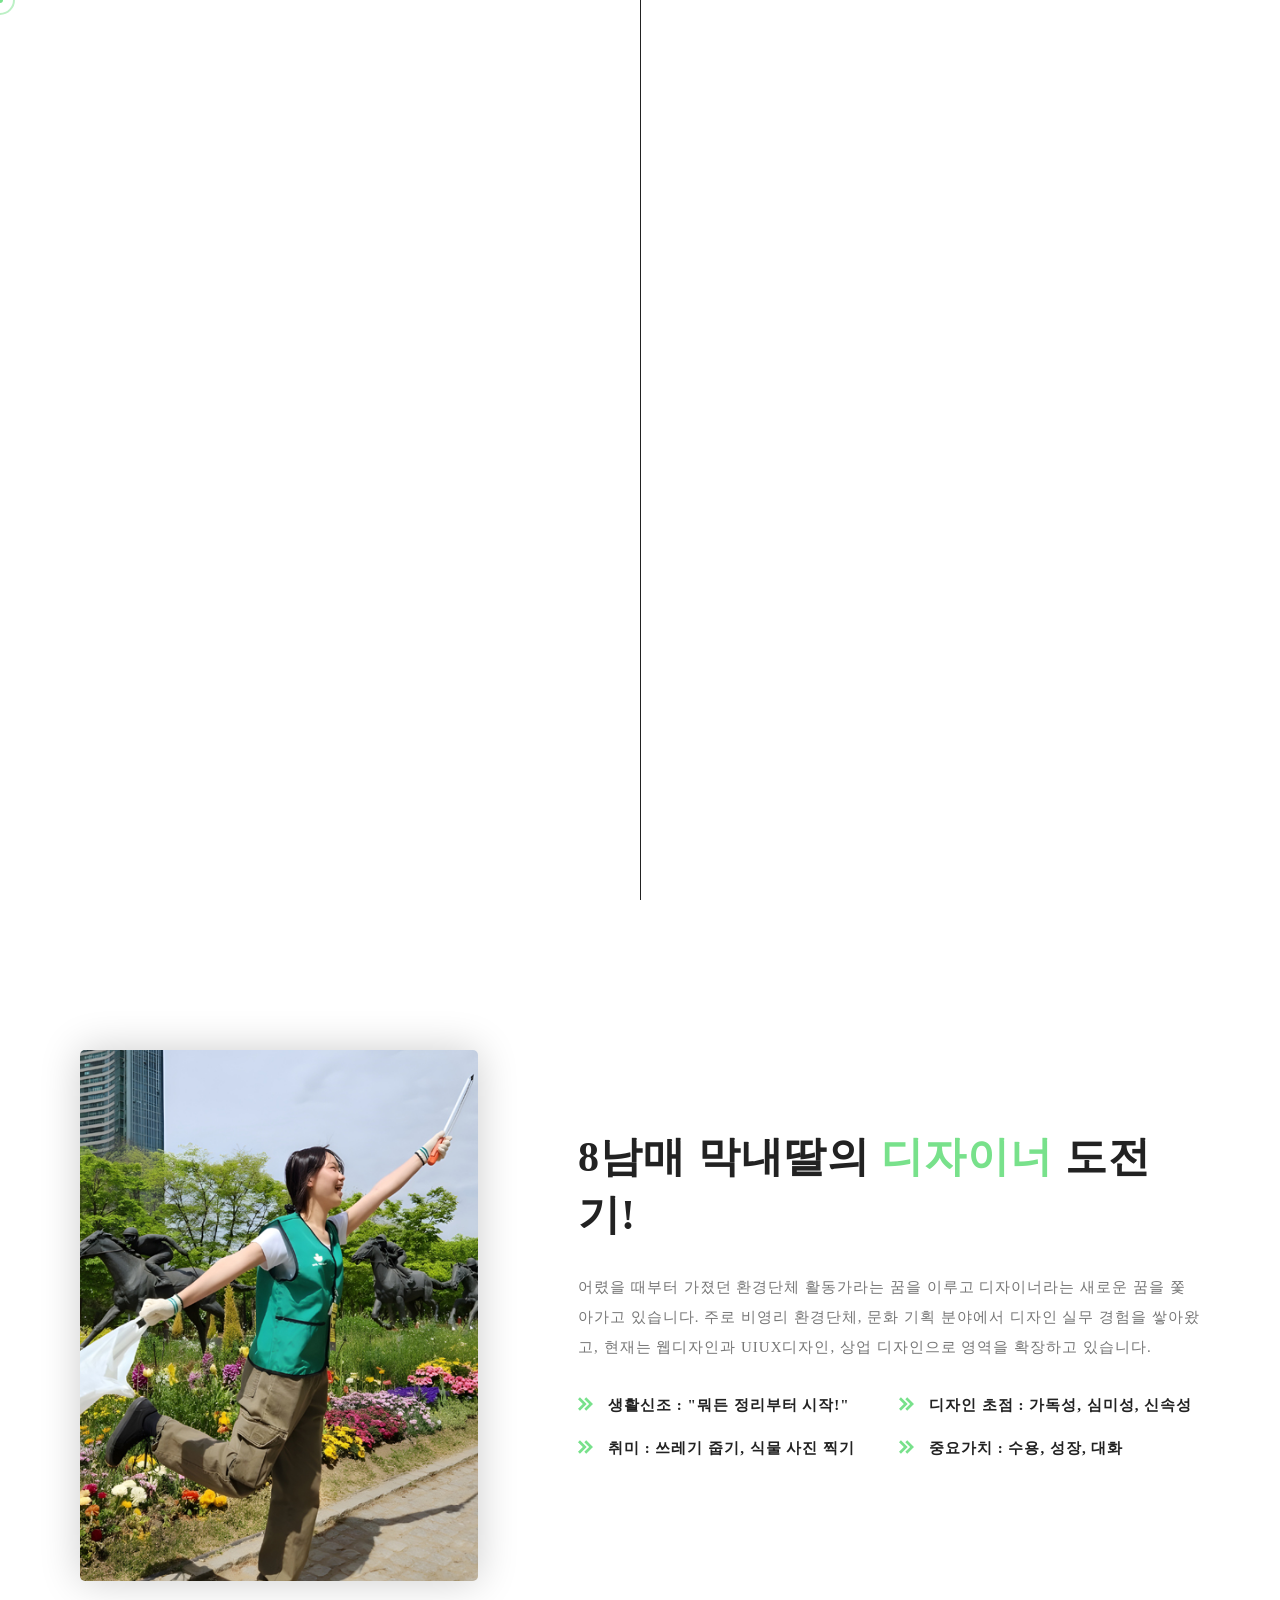
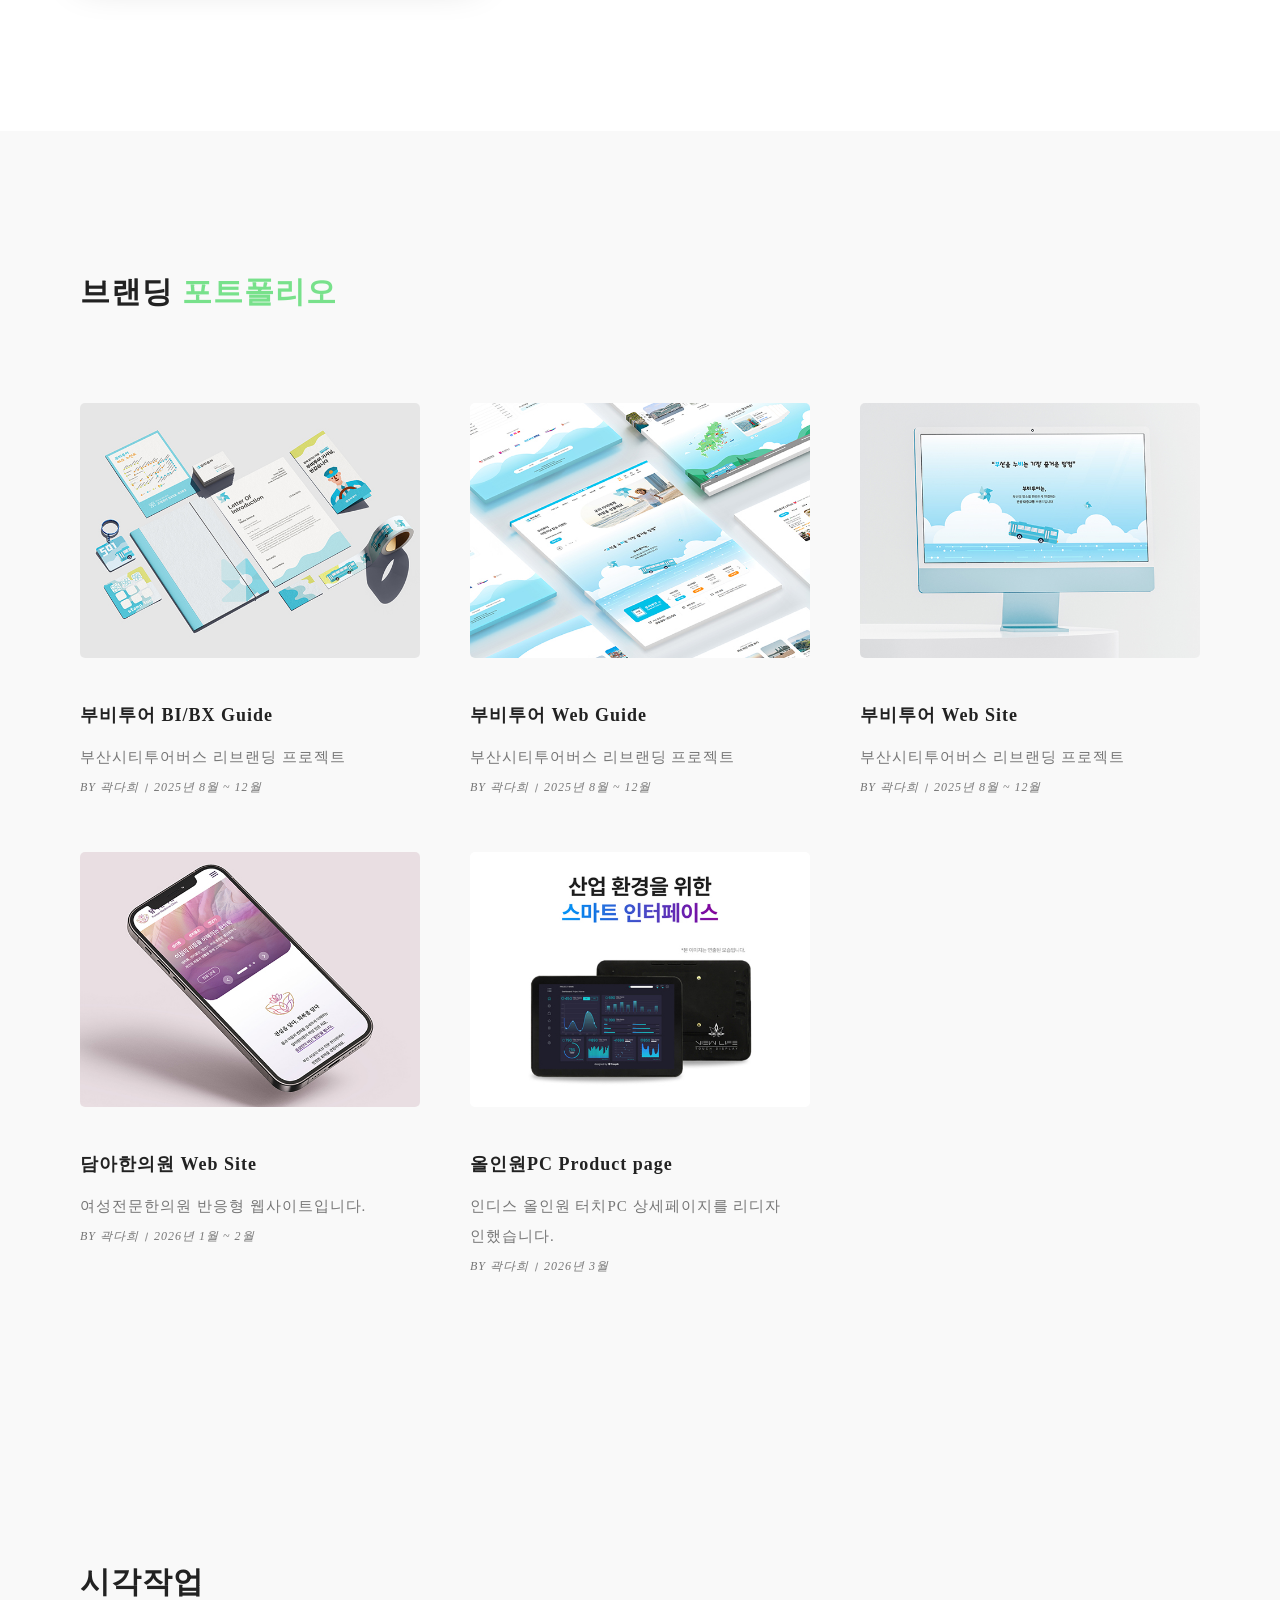
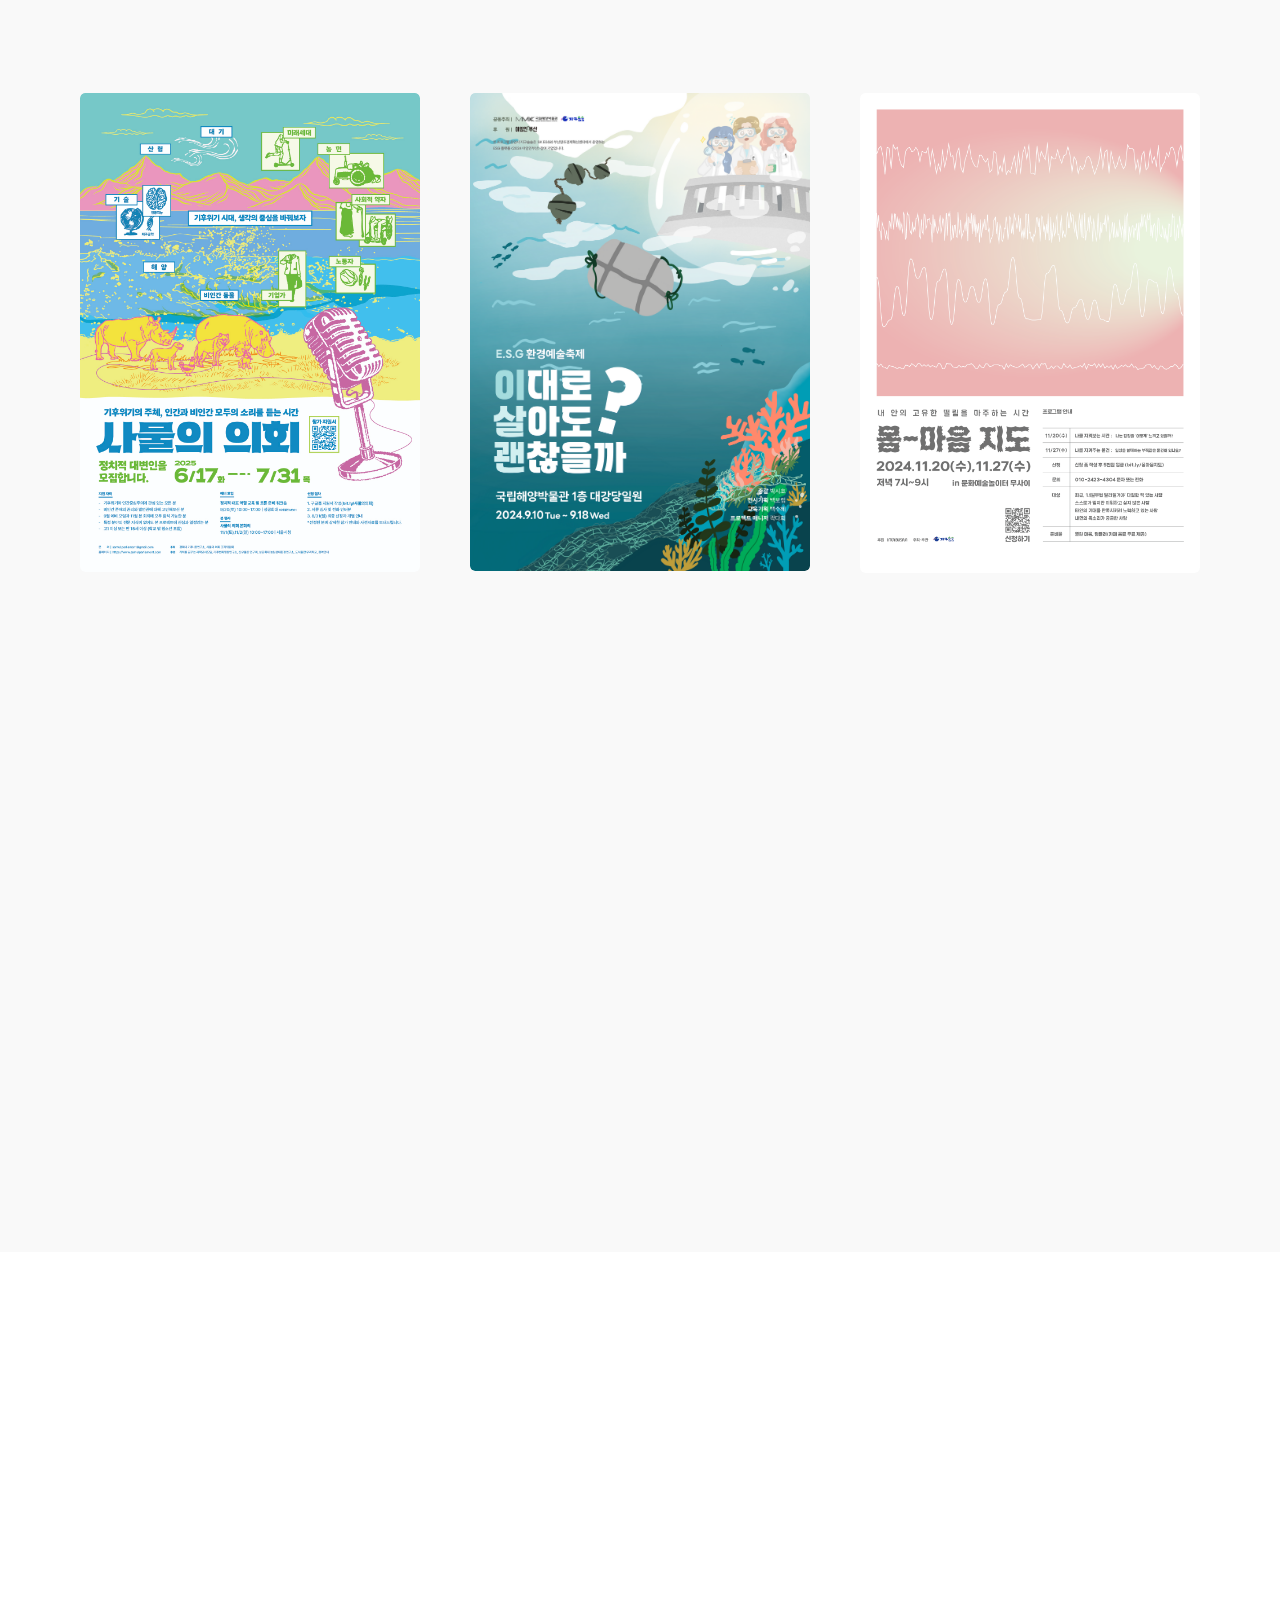
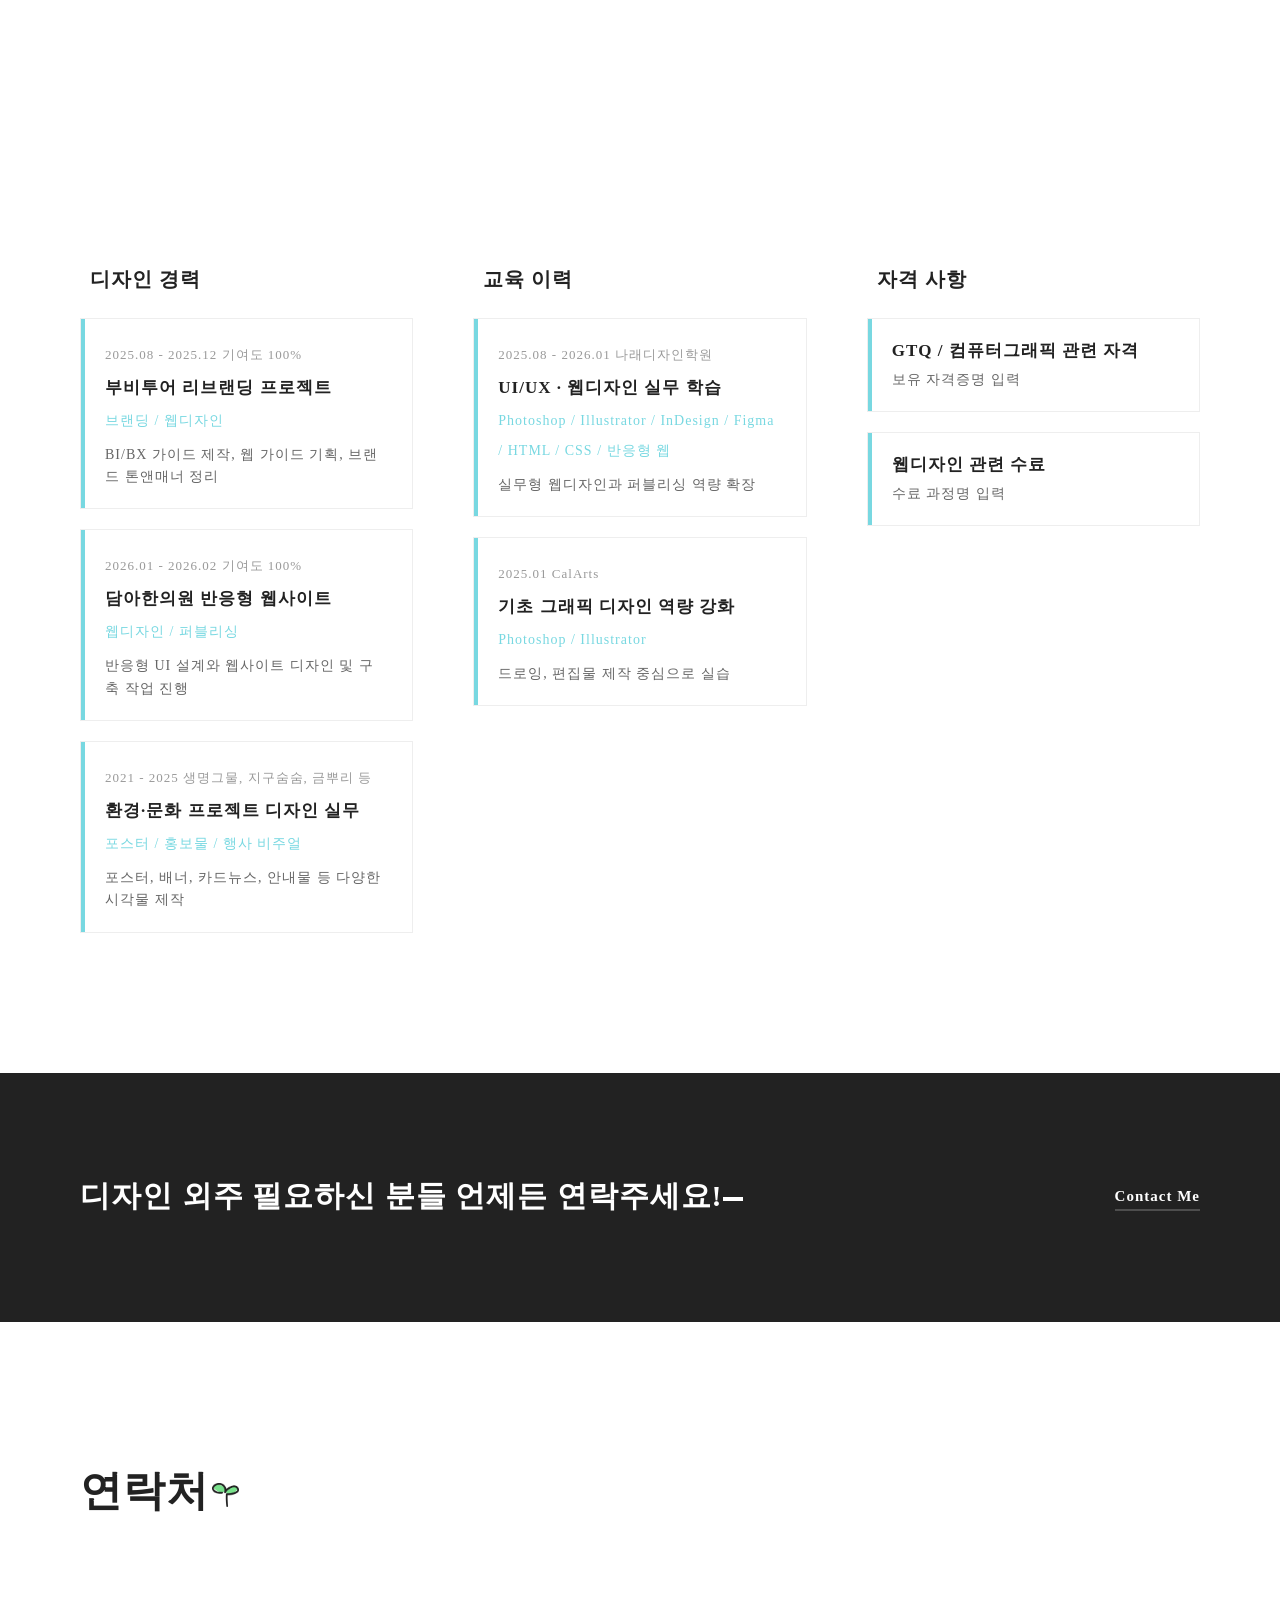
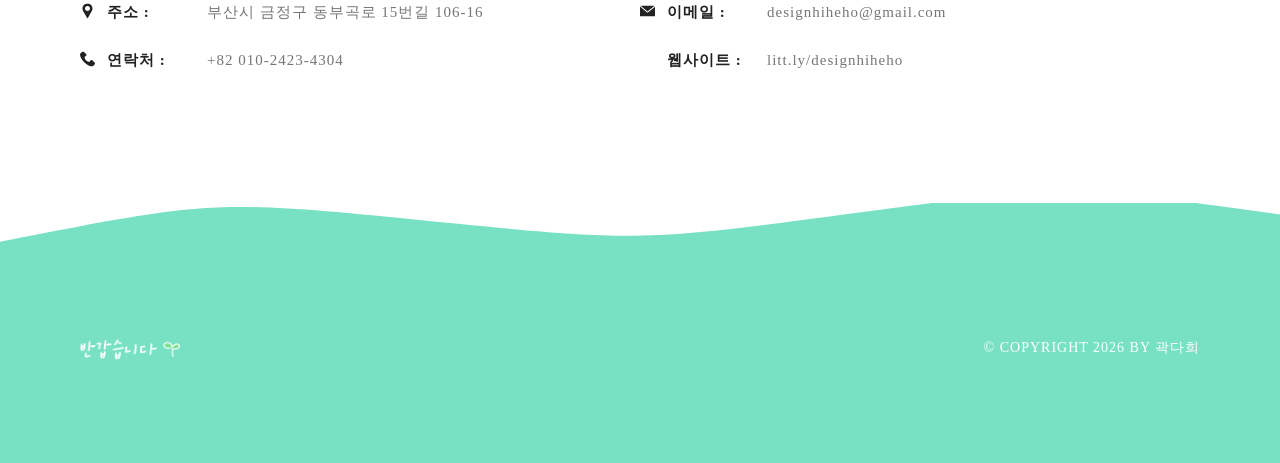
==== commit 80012858: "Add files via upload" ====
--- a/index.html
+++ b/index.html
@@ -597,7 +597,7 @@
 							<ul class="resume_list">
 								<li class="resume_item">
 									<div class="resume_meta">
-										<span class="resume_period">2025.08 - 2025.12</span>
+										<span class="resume_period">2025.08 - 2025.12 기여도 100%</span>
 									</div>
 									<h5>부비투어 리브랜딩 프로젝트</h5>
 									<p class="resume_company">브랜딩 / 웹디자인</p>
@@ -605,7 +605,7 @@
 								</li>
 								<li class="resume_item">
 									<div class="resume_meta">
-										<span class="resume_period">2026.01 - 2026.02</span>
+										<span class="resume_period">2026.01 - 2026.02 기여도 100%</span>
 									</div>
 									<h5>담아한의원 반응형 웹사이트</h5>
 									<p class="resume_company">웹디자인 / 퍼블리싱</p>
@@ -613,7 +613,7 @@
 								</li>
 								<li class="resume_item">
 									<div class="resume_meta">
-										<span class="resume_period">2023 - 2025</span>
+										<span class="resume_period">2021 - 2025 생명그물, 지구숨숨, 금뿌리 등</span>
 									</div>
 									<h5>환경·문화 프로젝트 디자인 실무</h5>
 									<p class="resume_company">포스터 / 홍보물 / 행사 비주얼</p>
@@ -630,19 +630,19 @@
 							<ul class="resume_list">
 								<li class="resume_item">
 									<div class="resume_meta">
-										<span class="resume_period">2025</span>
+										<span class="resume_period">2025.08 - 2026.01 나래디자인학원</span>
 									</div>
 									<h5>UI/UX · 웹디자인 실무 학습</h5>
-									<p class="resume_company">Figma / HTML / CSS / 반응형 웹</p>
+									<p class="resume_company">Photoshop / Illustrator / InDesign / Figma / HTML / CSS / 반응형 웹</p>
 									<p class="resume_desc">실무형 웹디자인과 퍼블리싱 역량 확장</p>
 								</li>
 								<li class="resume_item">
 									<div class="resume_meta">
-										<span class="resume_period">2024</span>
-									</div>
-									<h5>그래픽 디자인 역량 강화</h5>
-									<p class="resume_company">Photoshop / Illustrator / InDesign</p>
-									<p class="resume_desc">브랜딩, 편집, 홍보물 제작 중심으로 실무 훈련</p>
+										<span class="resume_period">2025.01 CalArts</span>
+									</div>
+									<h5>기초 그래픽 디자인 역량 강화</h5>
+									<p class="resume_company">Photoshop / Illustrator</p>
+									<p class="resume_desc">드로잉, 편집물 제작 중심으로 실습</p>
 								</li>
 							</ul>
 						</div>
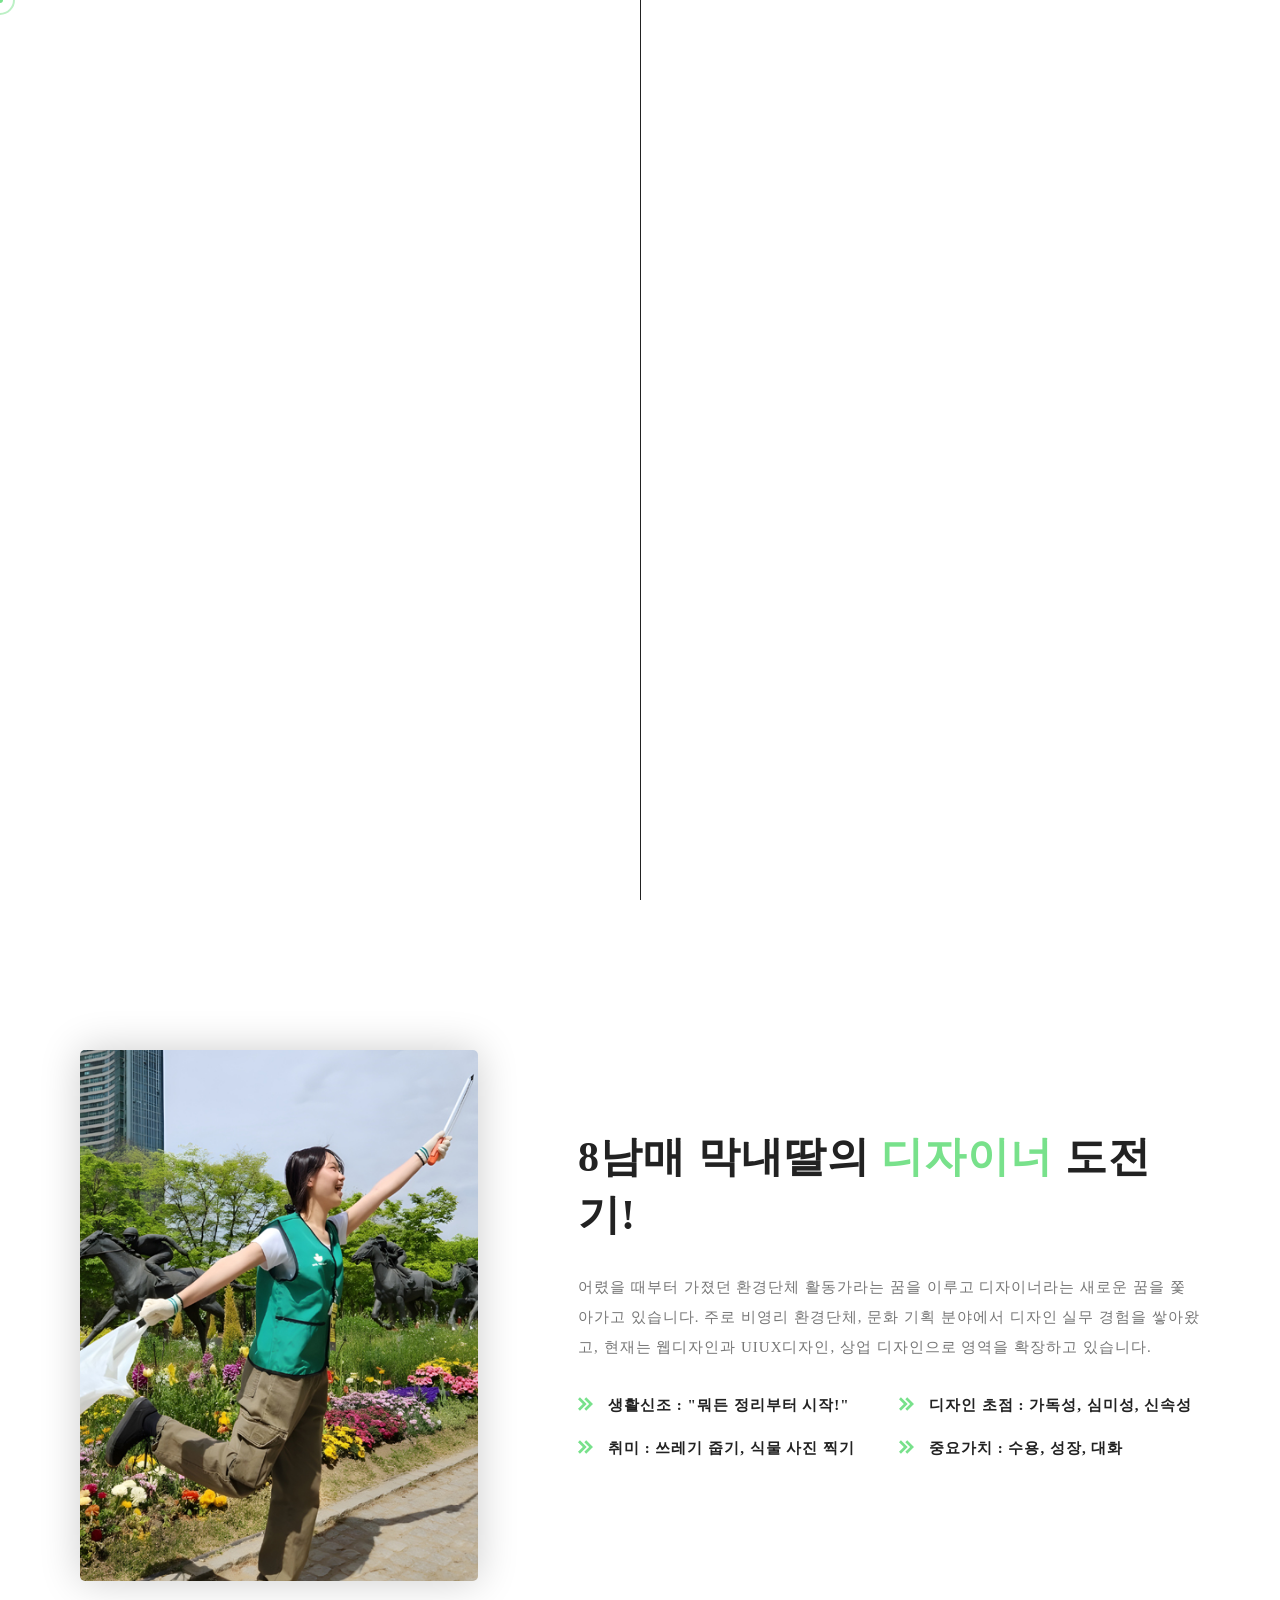
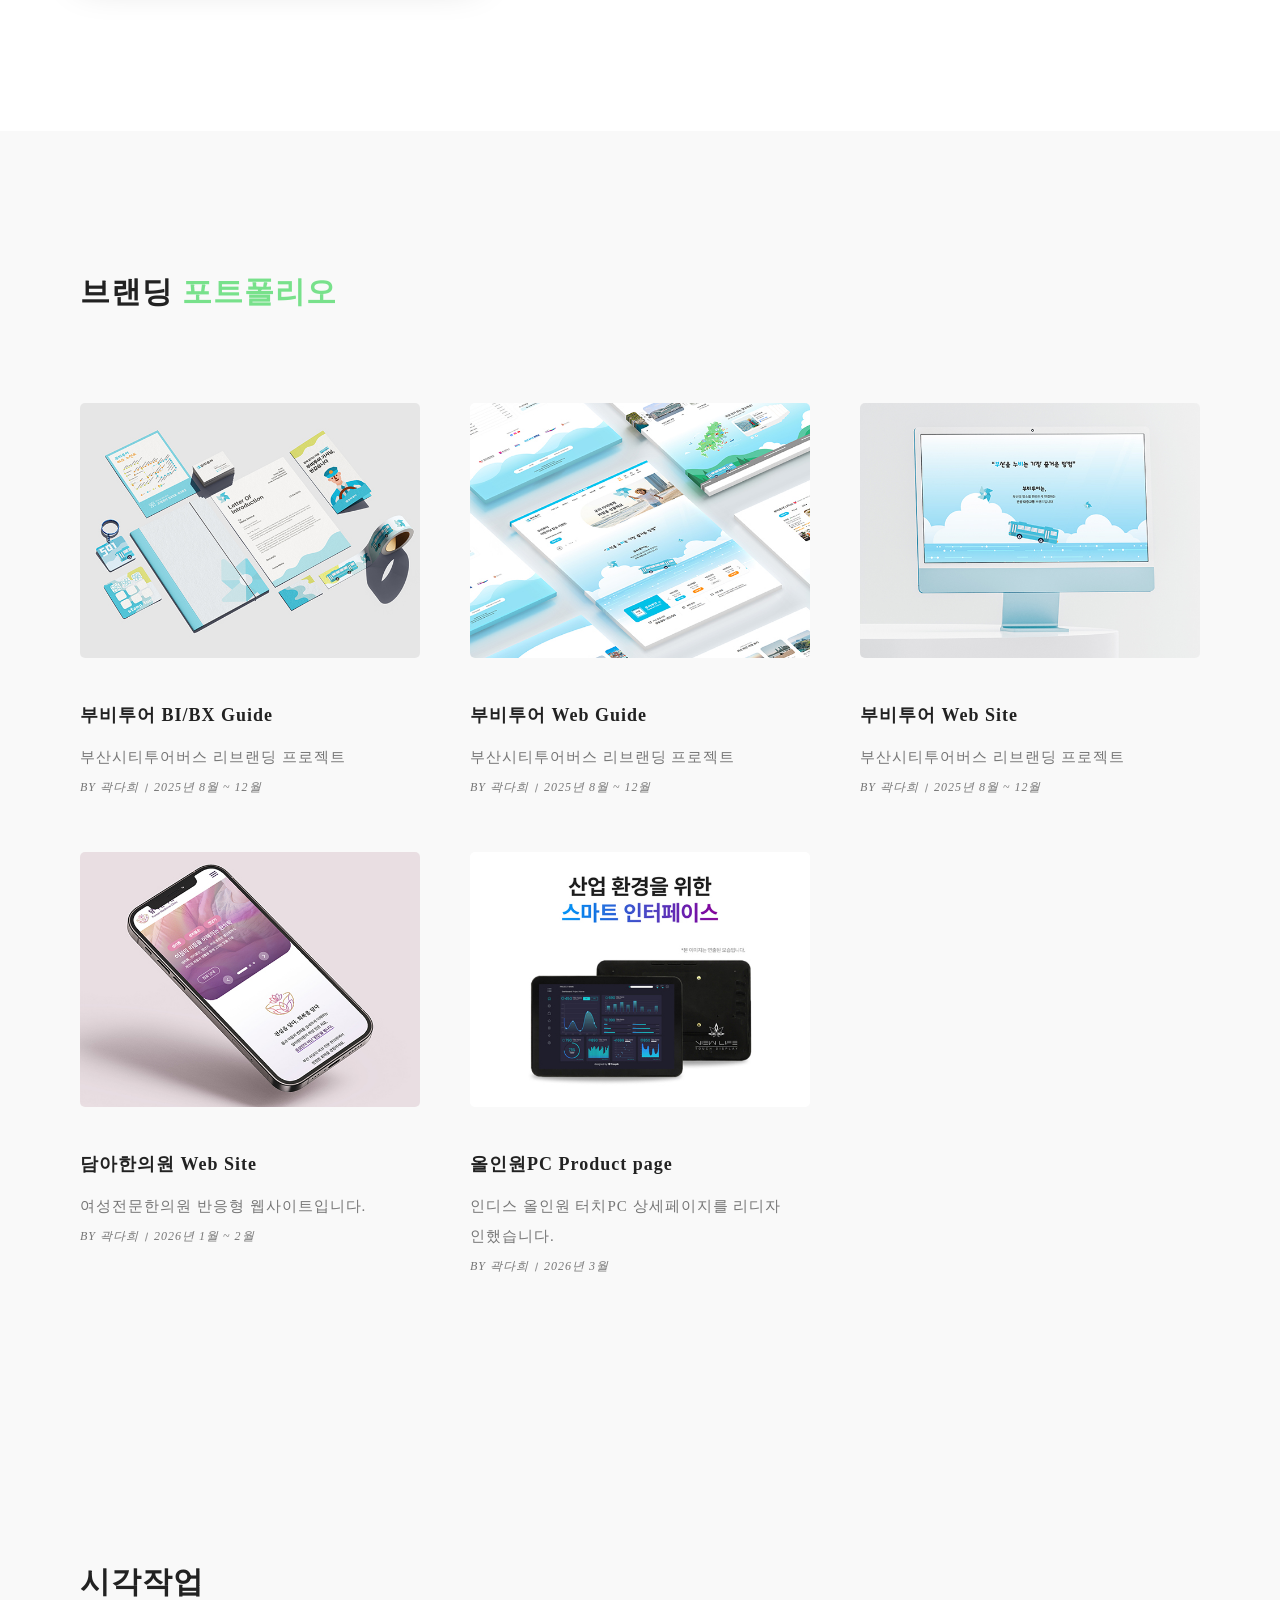
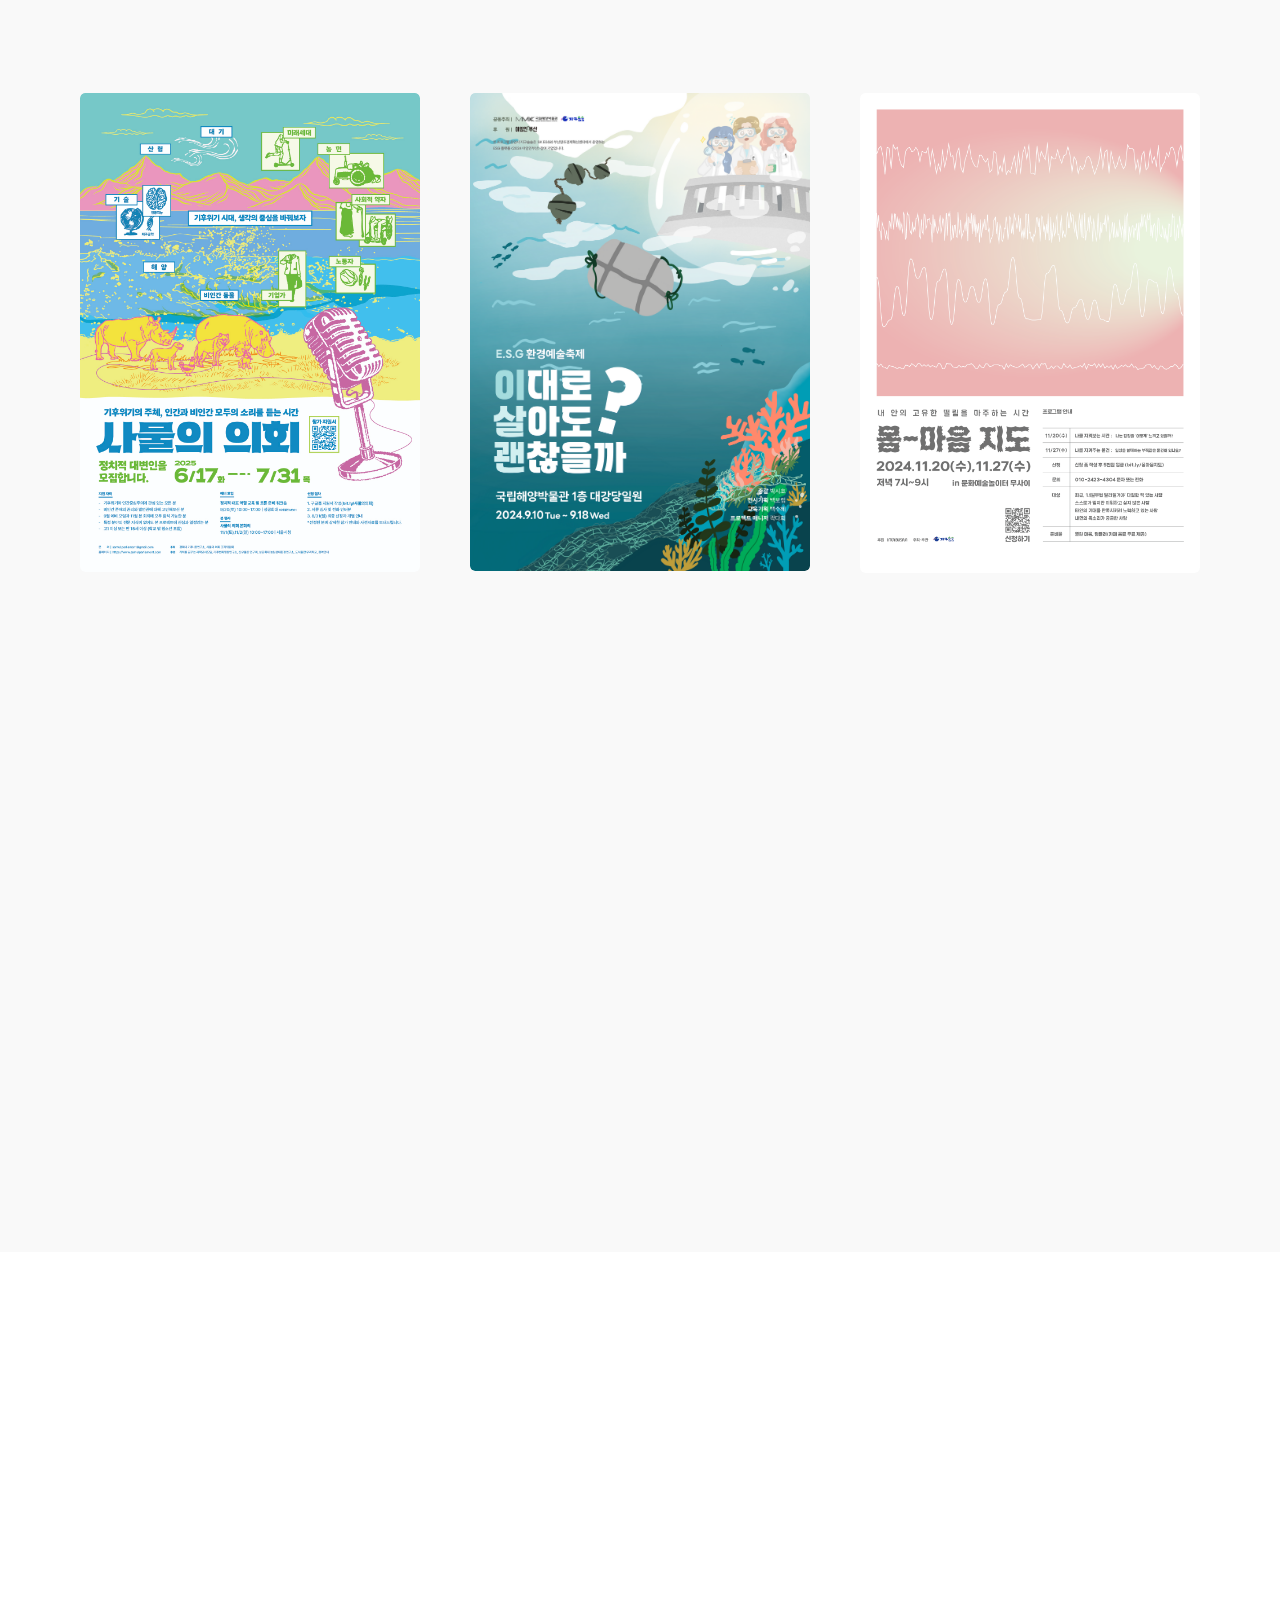
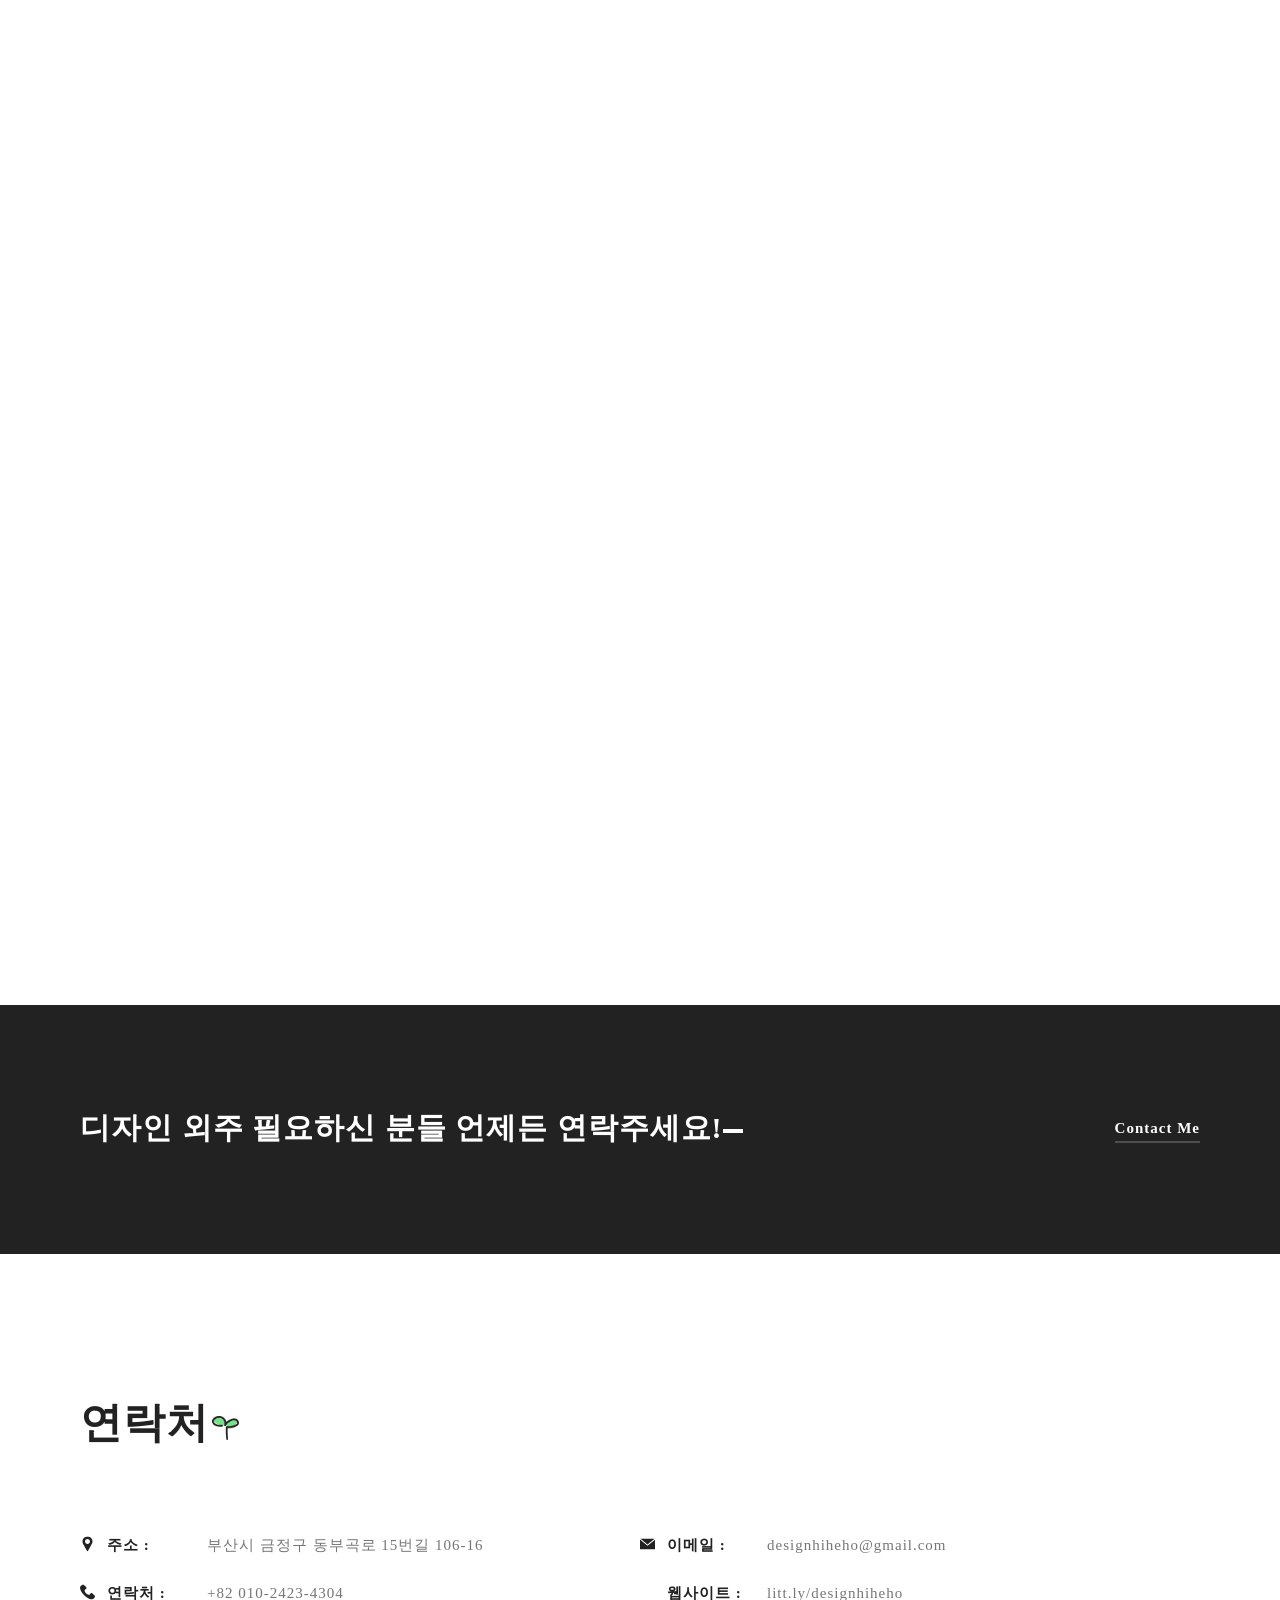
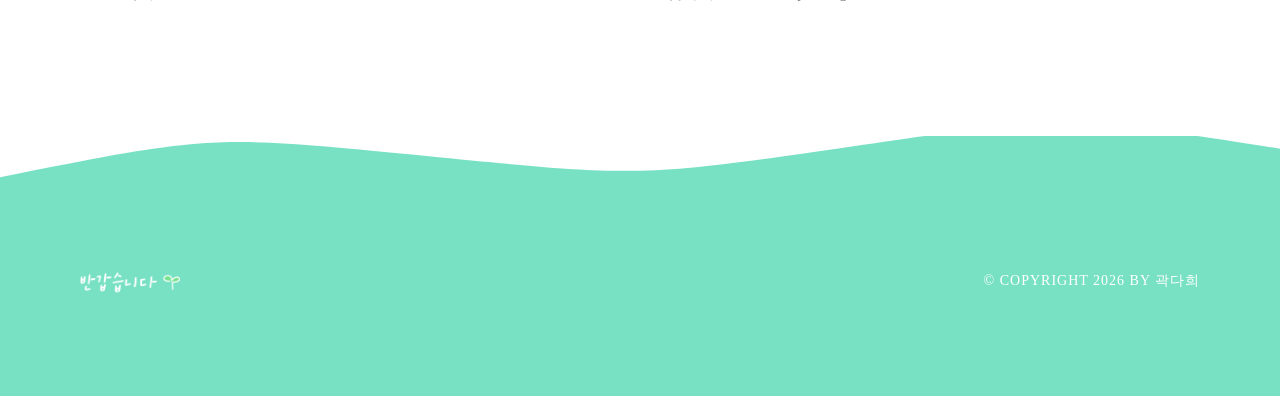
==== commit d1b2daaa: "Add files via upload" ====
--- a/index.html
+++ b/index.html
@@ -647,7 +647,7 @@
 							</ul>
 						</div>
 
-						<div class="resume_block wow fadeInLeft" data-wow-duration="1.5s">
+						<!-- <div class="resume_block wow fadeInLeft" data-wow-duration="1.5s">
 							<div class="resume_block_title">
 								<i class="fa-solid fa-address-card"></i>
 								<h4>자격 사항</h4>
@@ -662,7 +662,7 @@
 									<p class="resume_desc">수료 과정명 입력</p>
 								</li>
 							</ul>
-						</div>
+						</div> -->
 					</div><!-- /resume_inner -->
 				</div>
 			</div>
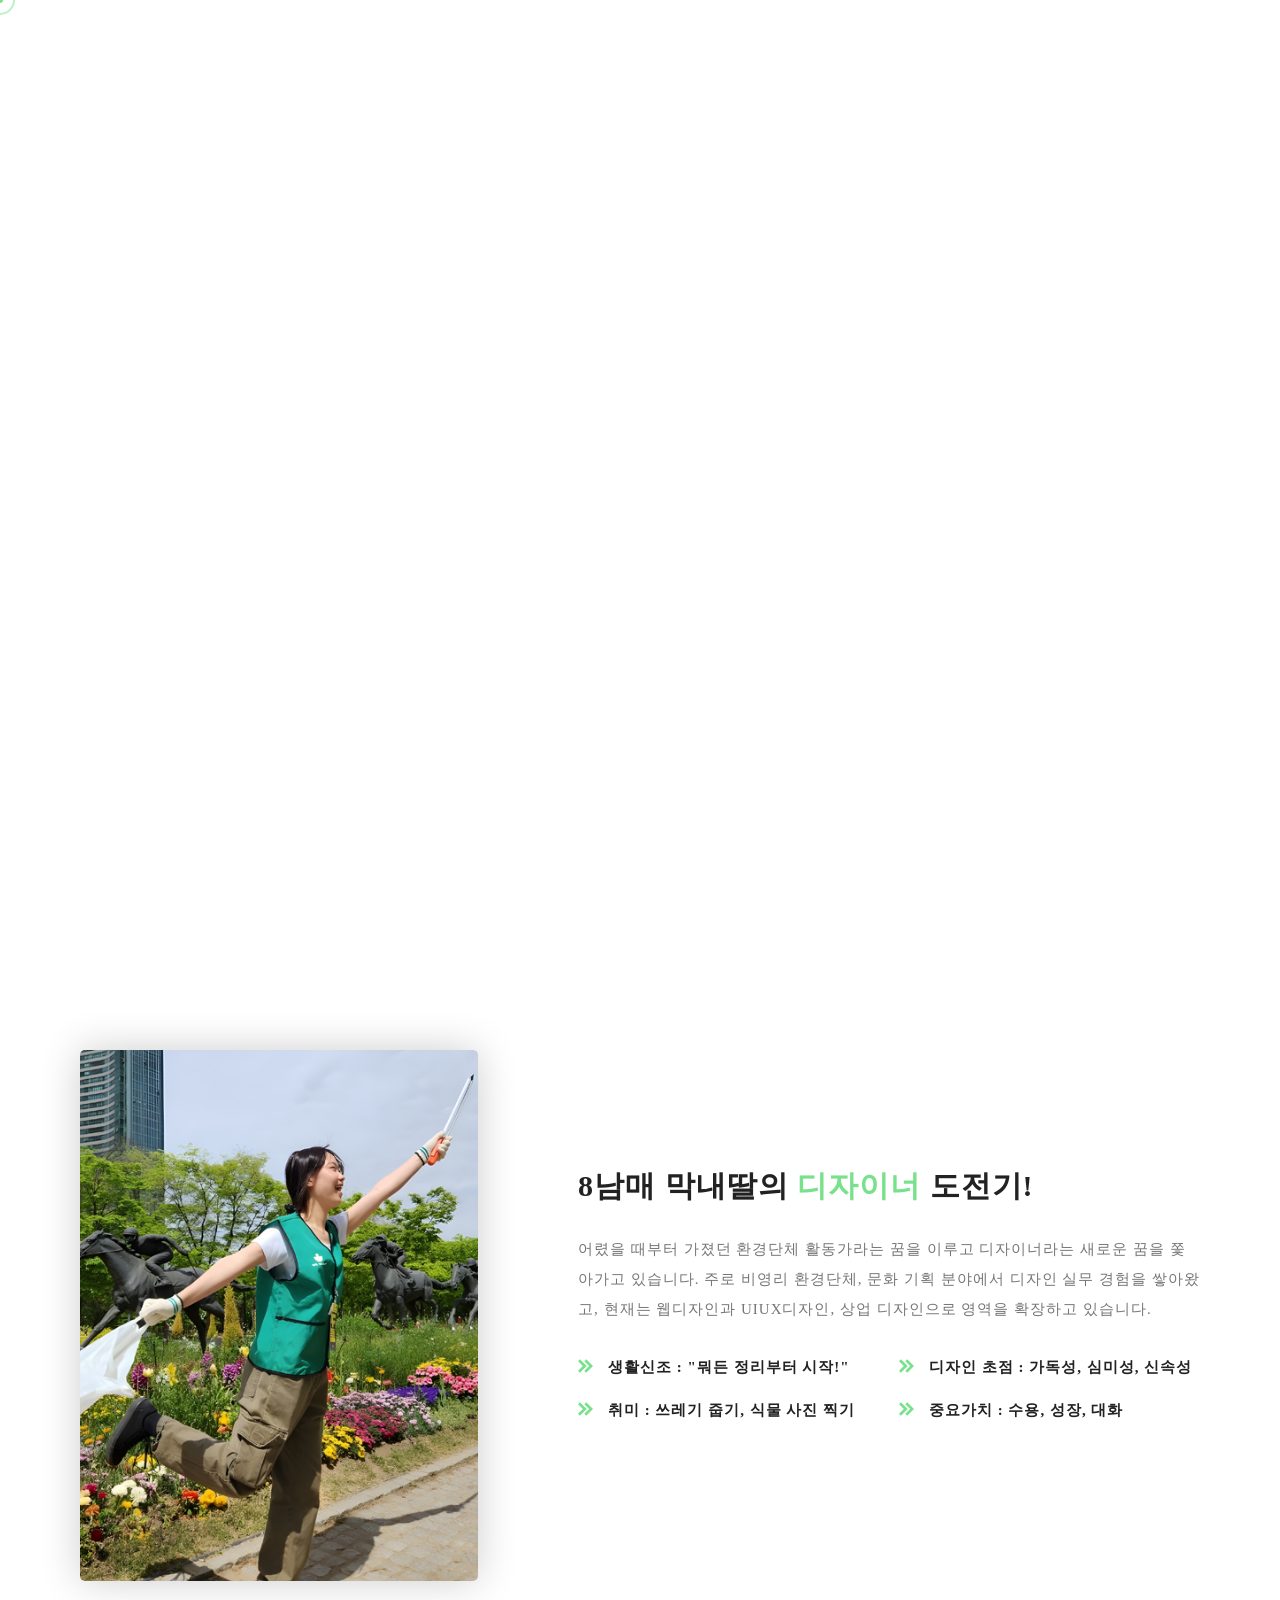
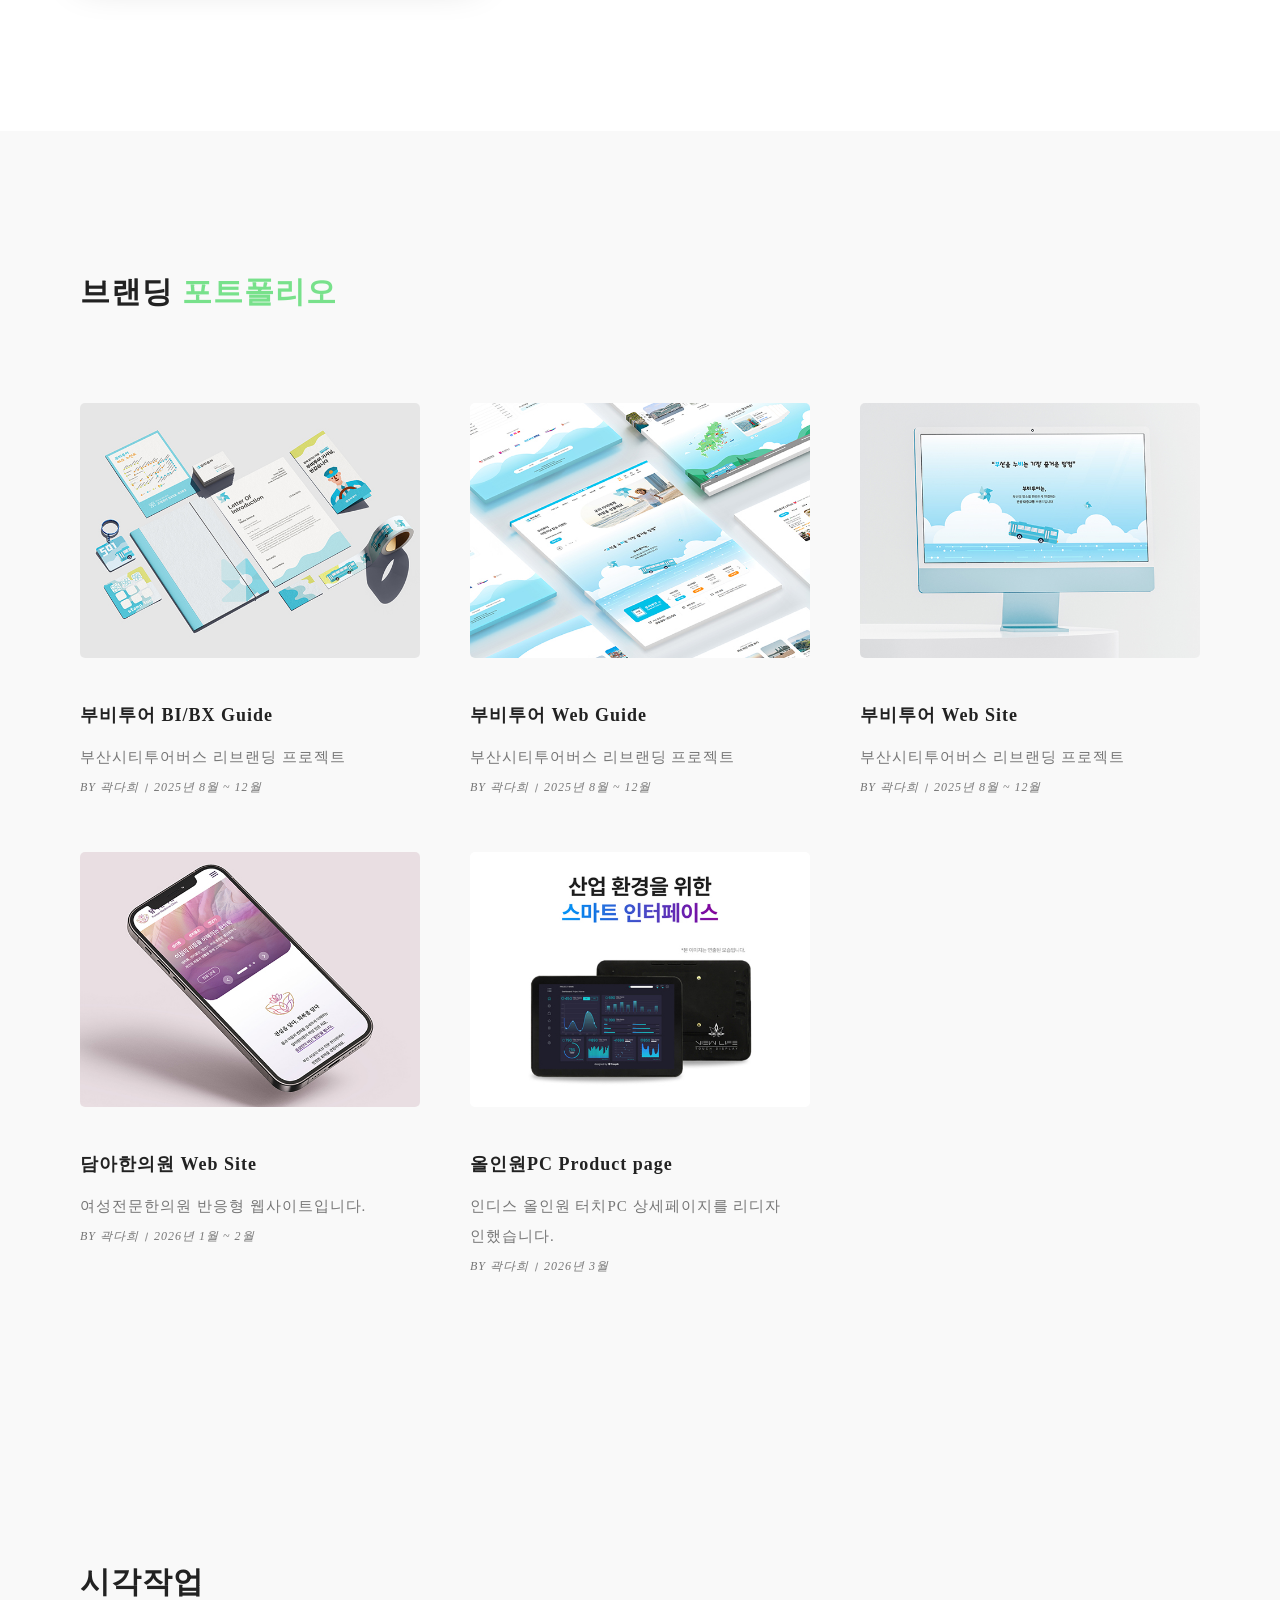
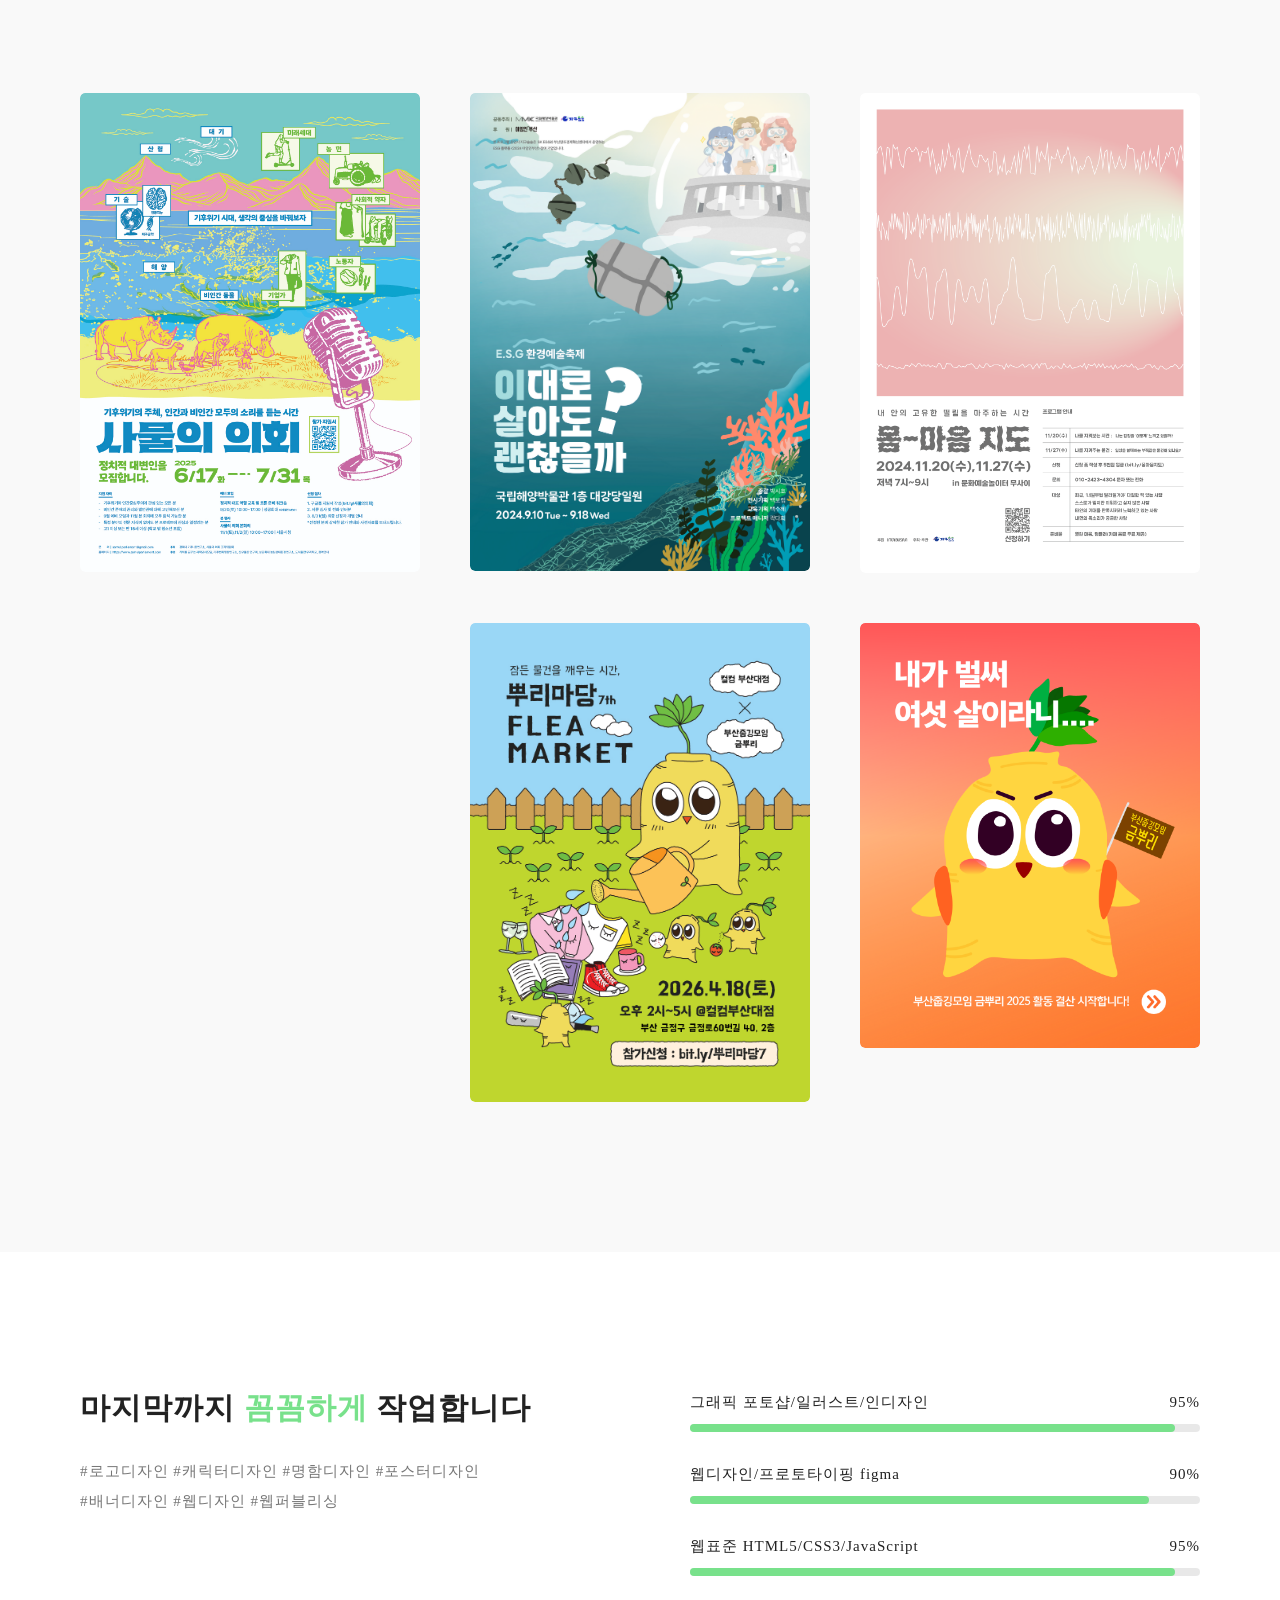
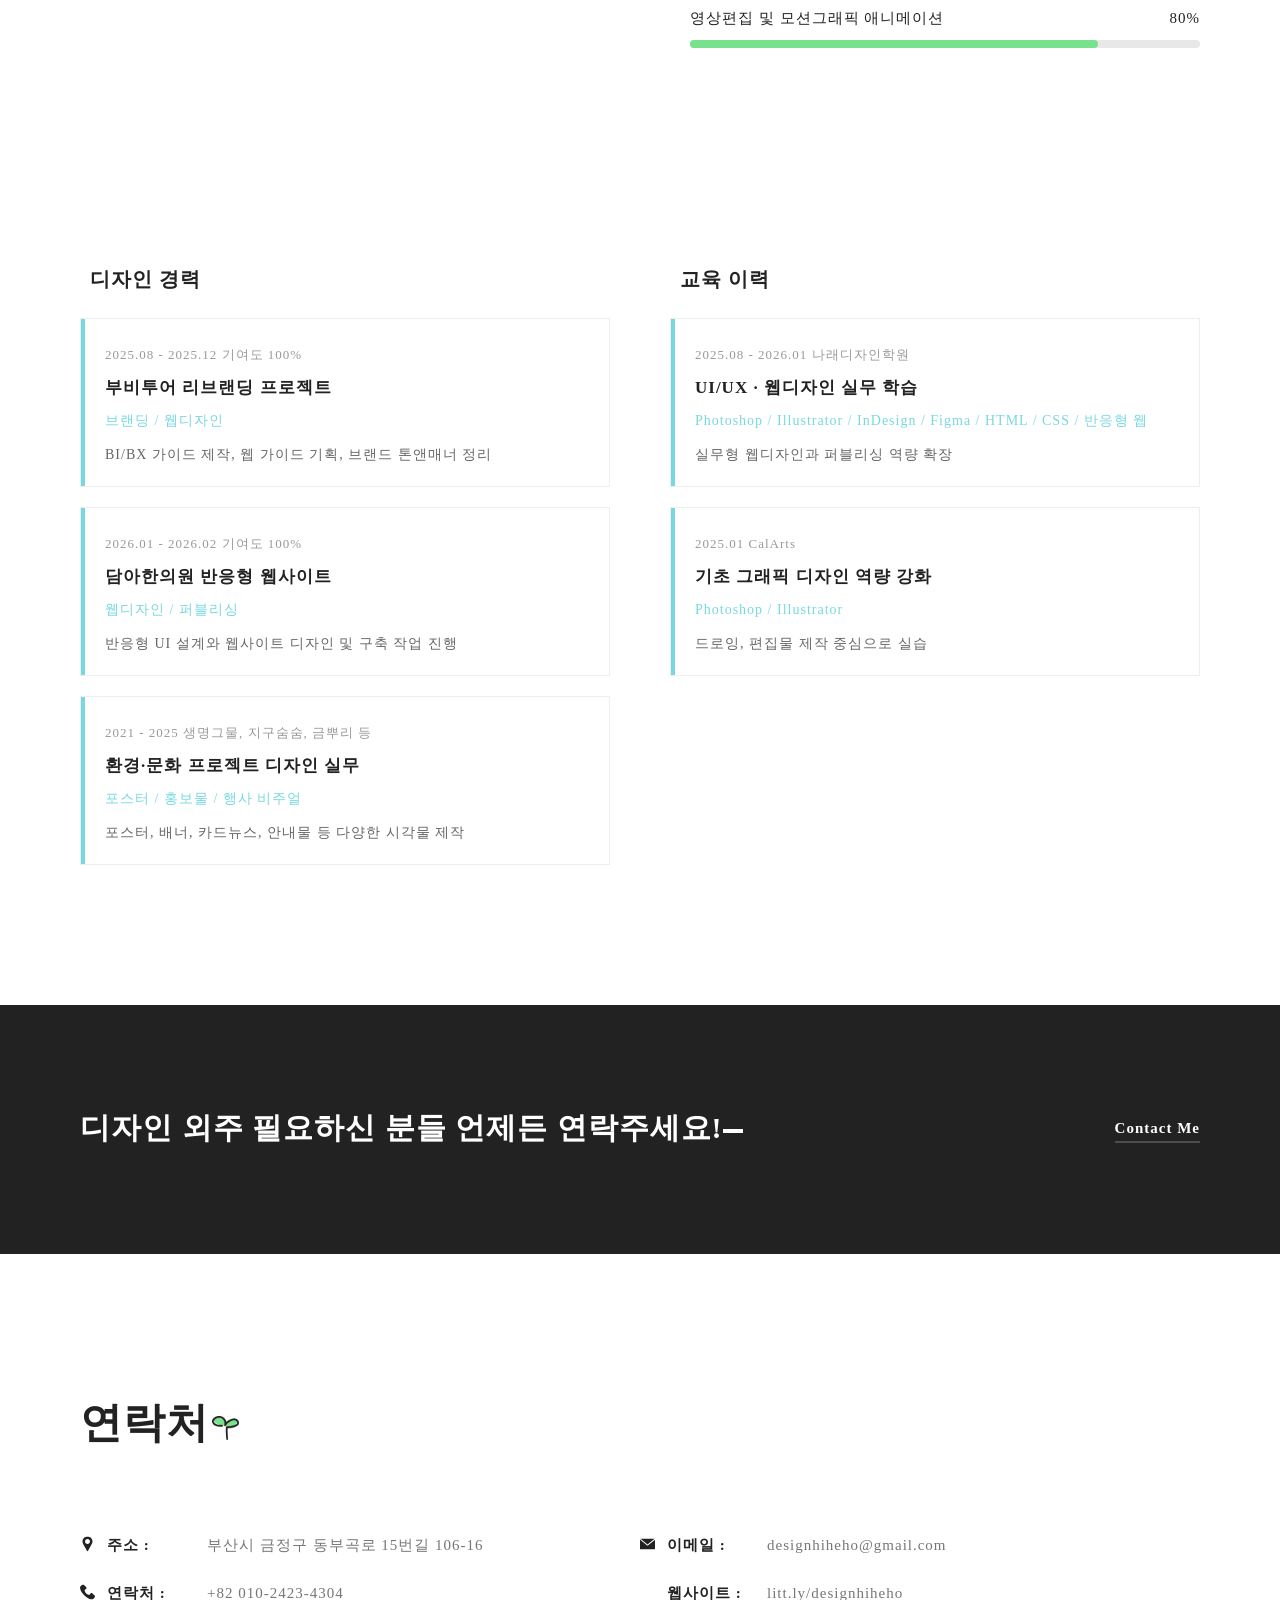
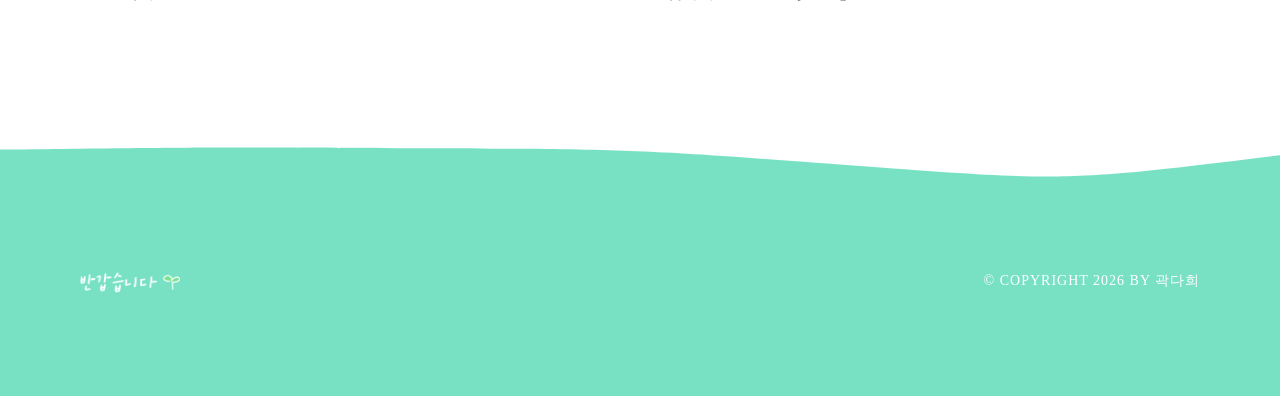
==== commit fdf16cae: "Add files via upload" ====
--- a/index.html
+++ b/index.html
@@ -235,7 +235,7 @@
 						</div>
 						<div class="right wow fadeInLeft" data-wow-duration="1.5s" data-wow-delay=".2s">
 							<div class="grax_tm_title_holder" style="font-family:OngleipYeongrong;">
-								<h3 style="font-family: 'OngleipYeongrong'; font-size: 42px;">8남매 막내딸의 <span
+								<h3 style="font-family: 'OngleipYeongrong';">8남매 막내딸의 <span
 										style="color: #78e18b;">디자이너</span>&nbsp;도전기!</h3>
 							</div>
 							<div class="text">
@@ -383,6 +383,7 @@
 			</div>
 		</div>
 		<!-- /NEWS -->
+
 		<!-- PORTFOLIO -->
 		<div class="grax_tm_section" id="artwork">
 			<div class="grax_tm_portfolio">
@@ -533,11 +534,11 @@
 		<!-- /PORTFOLIO -->
 
 		<!-- PROGRESS -->
-		<div class="grax_tm_progress_part">
+		<div class="grax_tm_progress_part" id="resume">
 			<div class="container">
 				<div class="part_inner">
 					<div class="left wow fadeInLeft" data-wow-duration="1.5s">
-						<h3 style="font-family: 'OngleipYeongrong'; font-size: 42px;">마지막까지 <span style="color:#78e18b">꼼꼼하게</span> 작업합니다</h3>
+						<h3 style="font-family: 'OngleipYeongrong';">마지막까지 <span style="color:#78e18b">꼼꼼하게</span> 작업합니다</h3>
 						<p>#로고디자인 #캐릭터디자인 #명함디자인 #포스터디자인 <br> #배너디자인 #웹디자인 #웹퍼블리싱</p>
 					</div>
 					<div class="right wow fadeInLeft" data-wow-duration="1.5s" data-wow-delay=".2s">
@@ -585,7 +586,7 @@
 		<!-- /PROGRESS -->
 
 		<!-- RESUME -->
-		<div class="grax_tm_section" id="resume">
+		<div class="grax_tm_section">
 			<div class="grax_tm_resume">
 				<div class="container">
 					<div class="resume_inner">
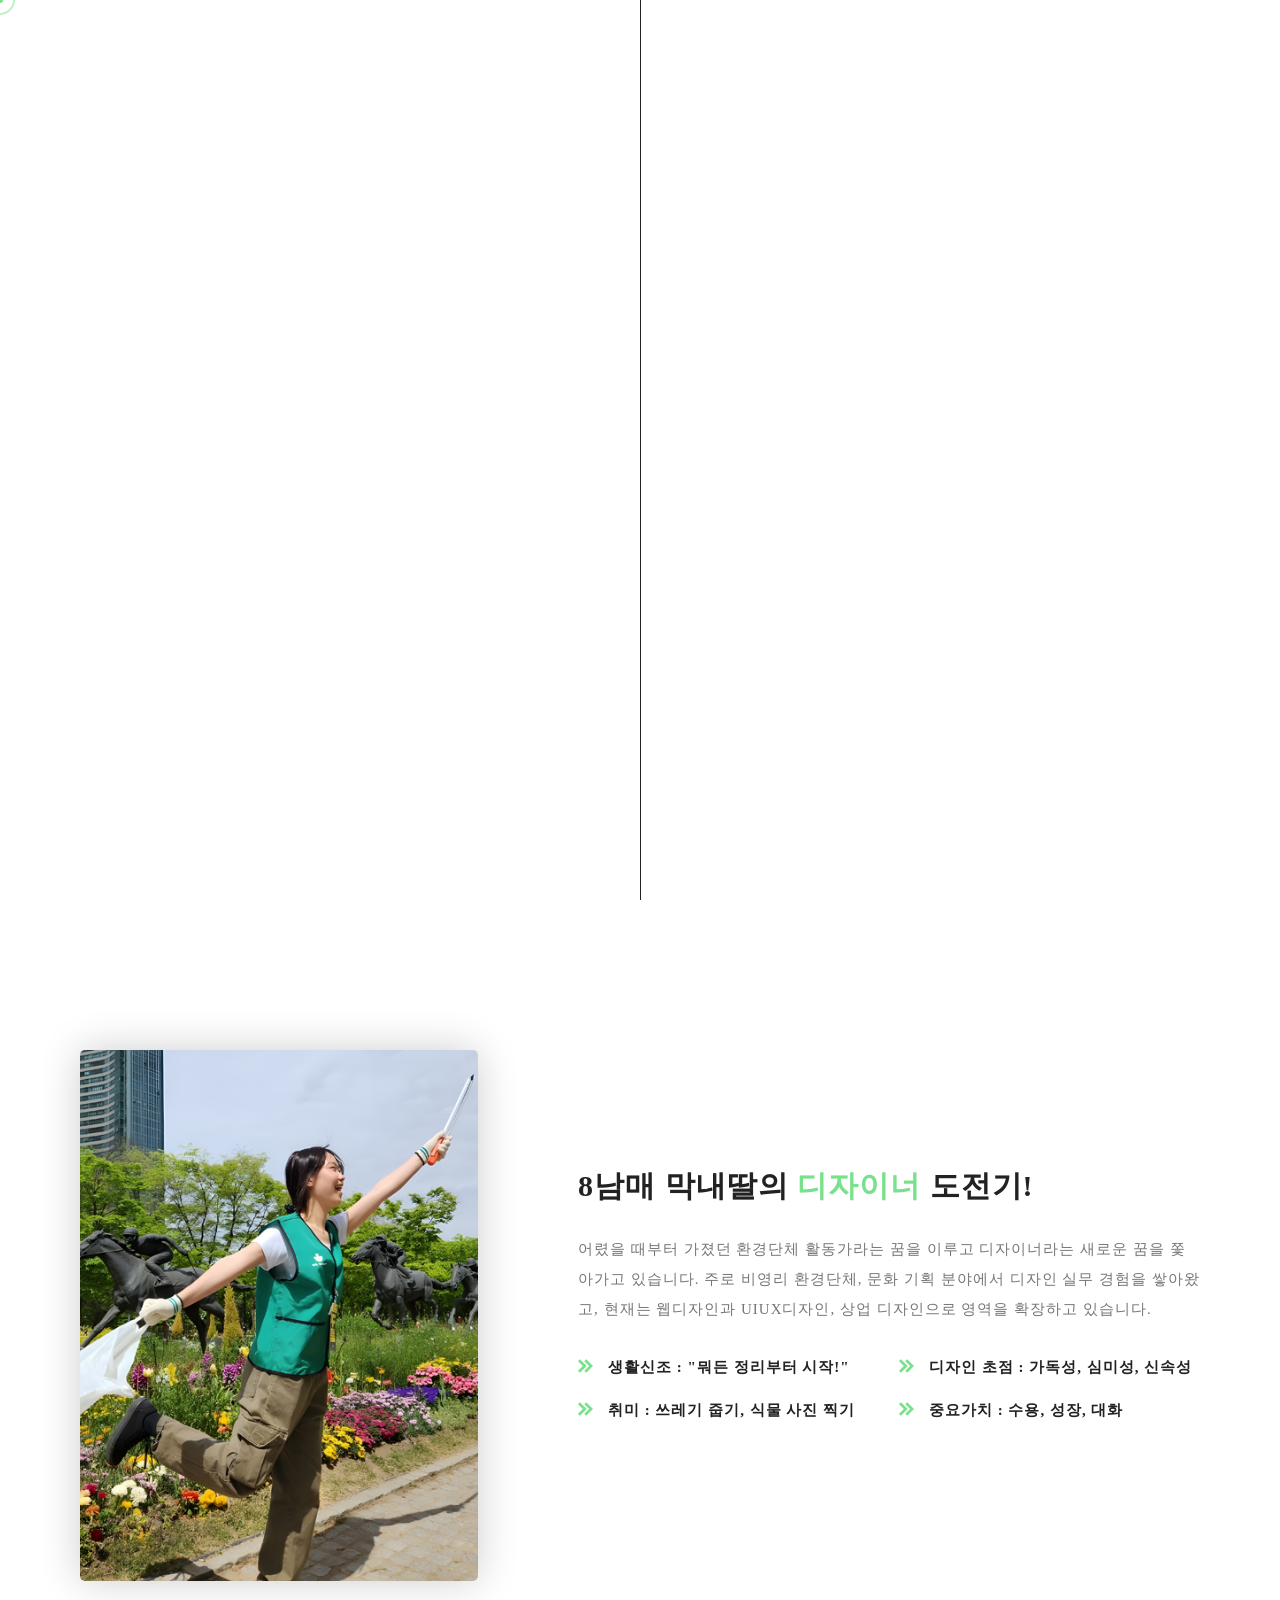
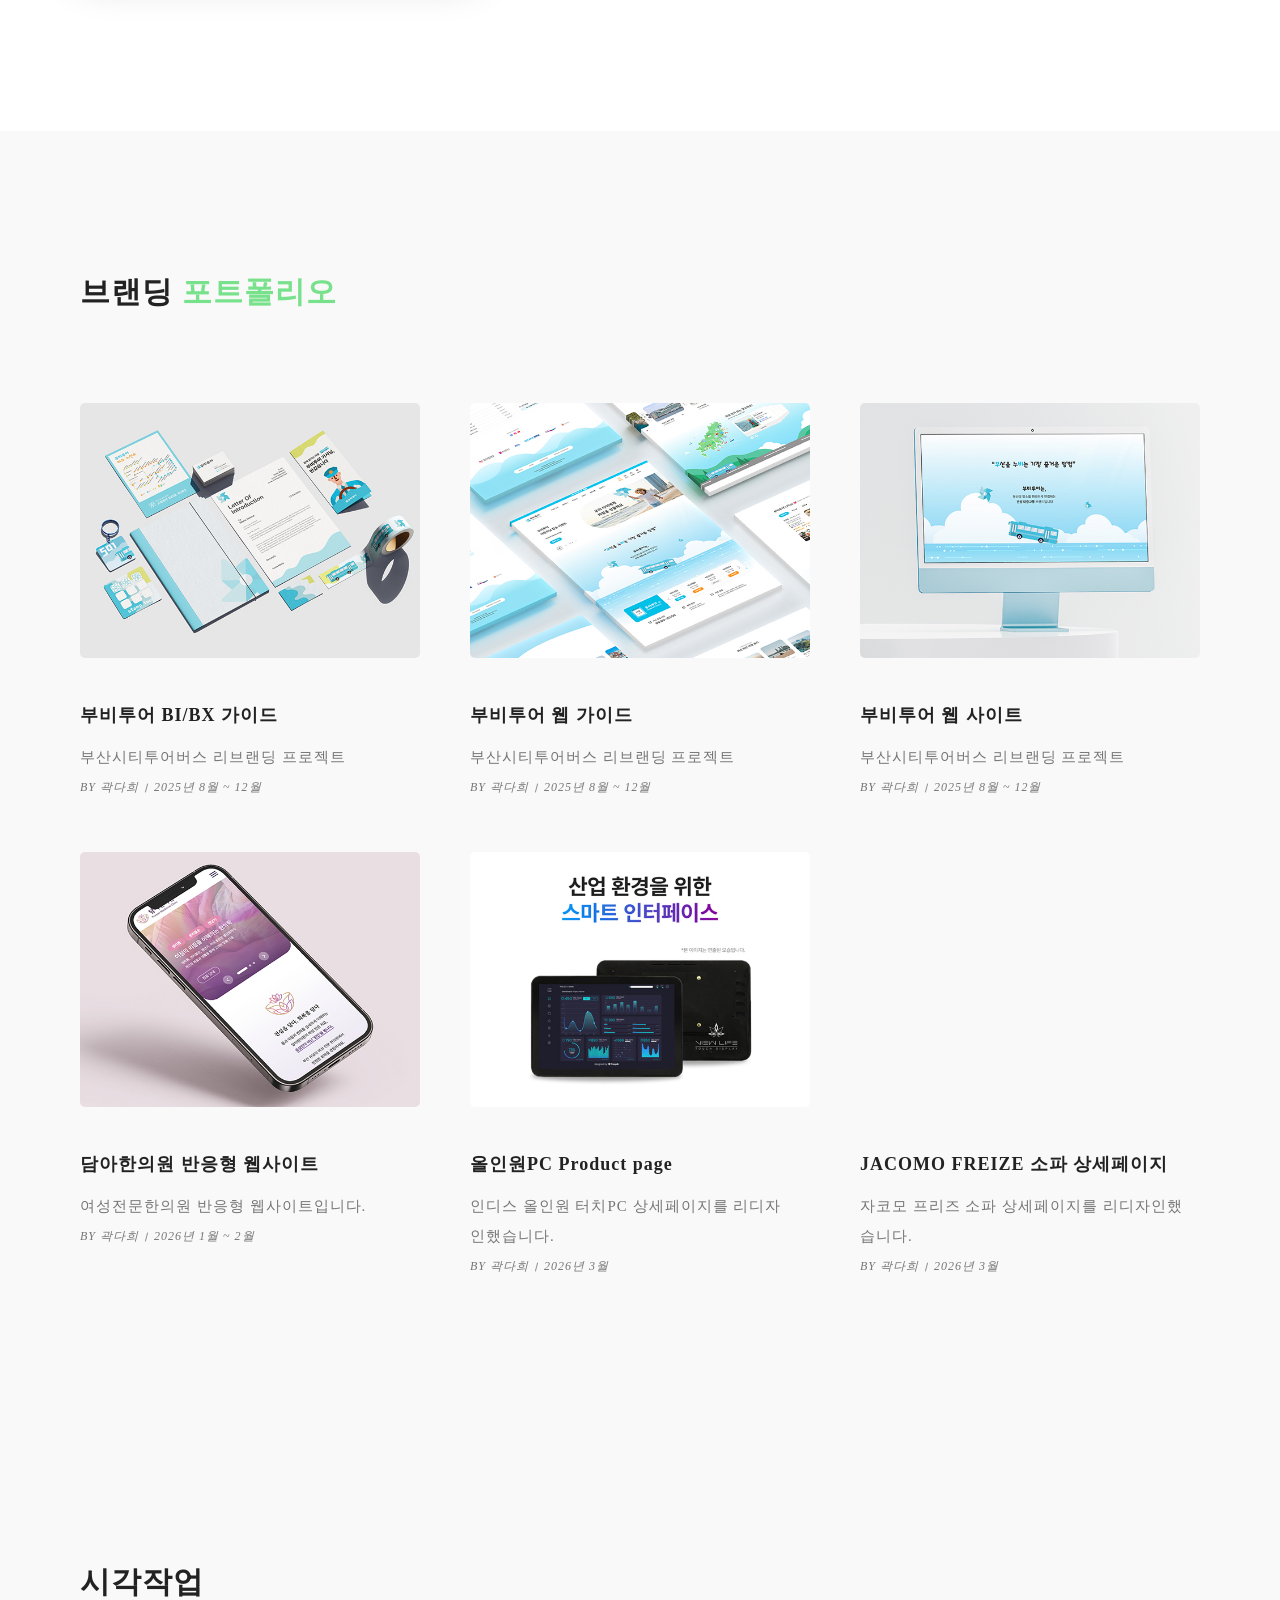
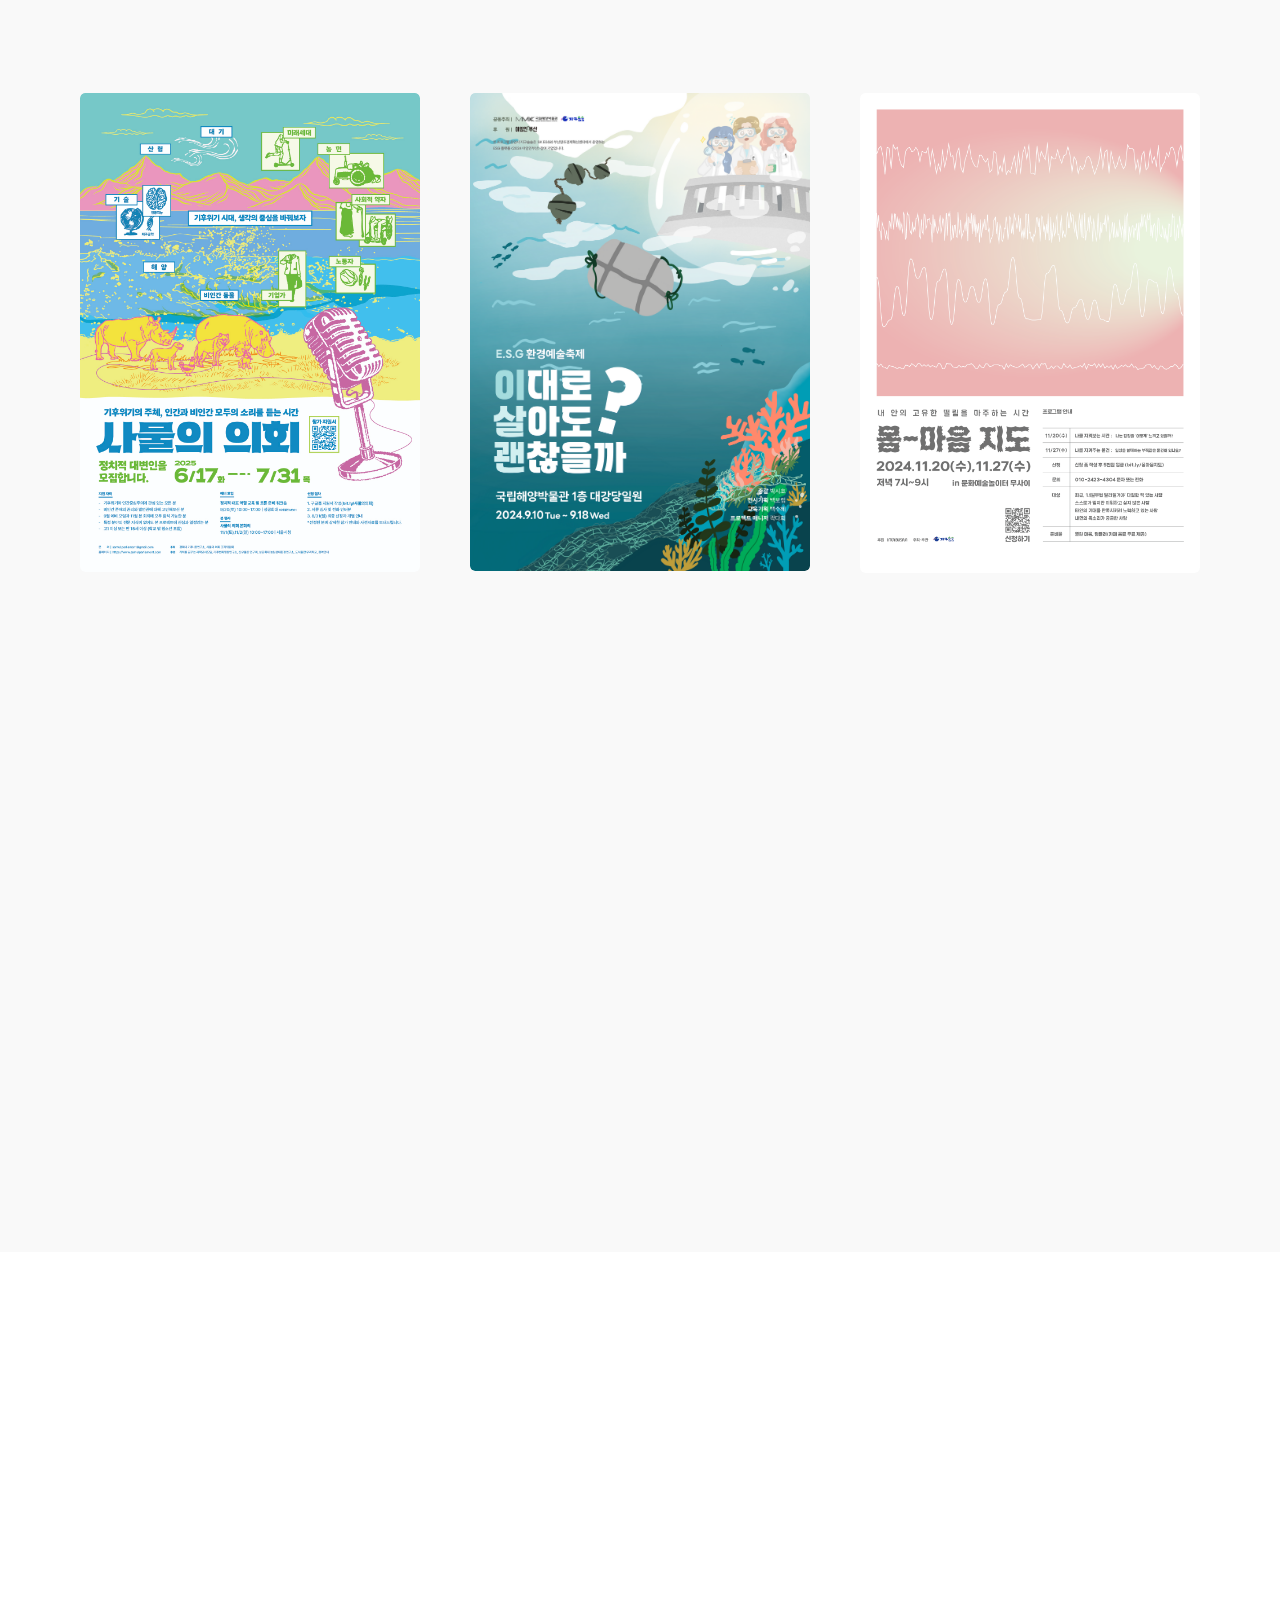
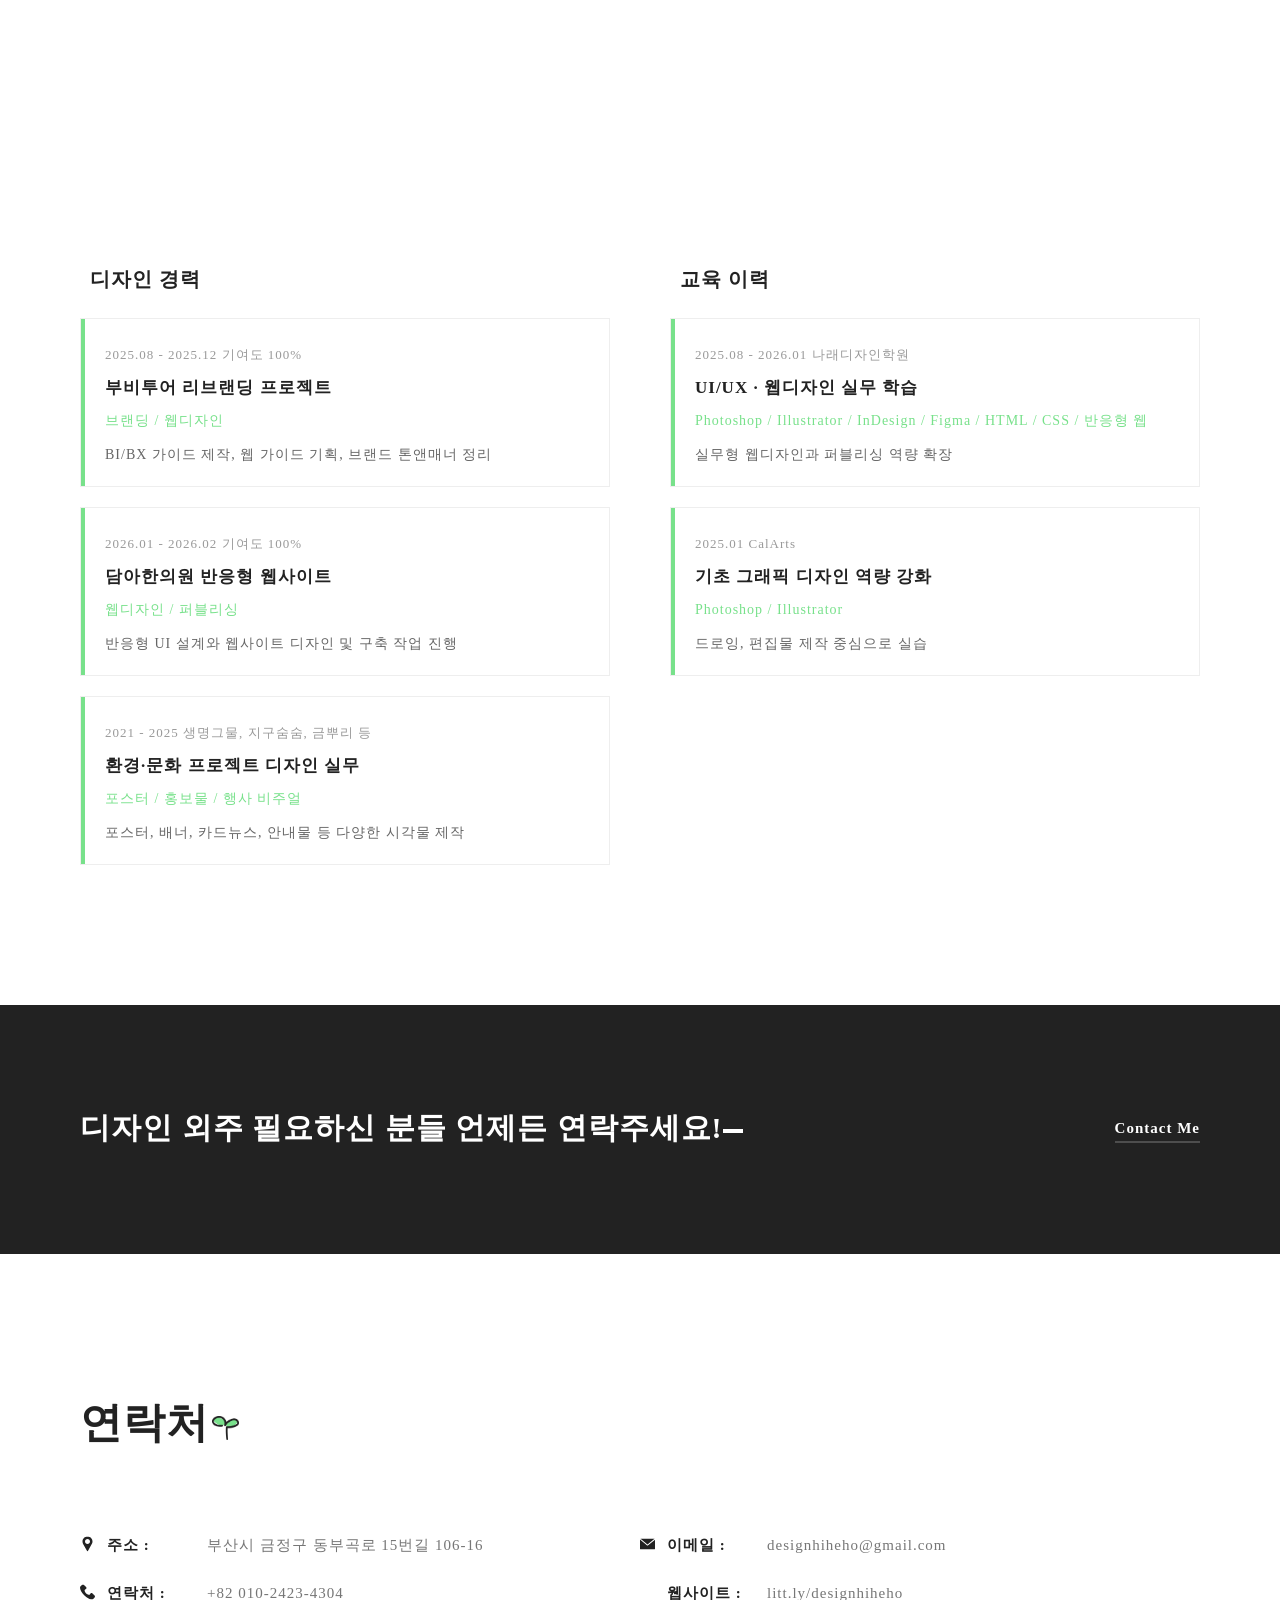
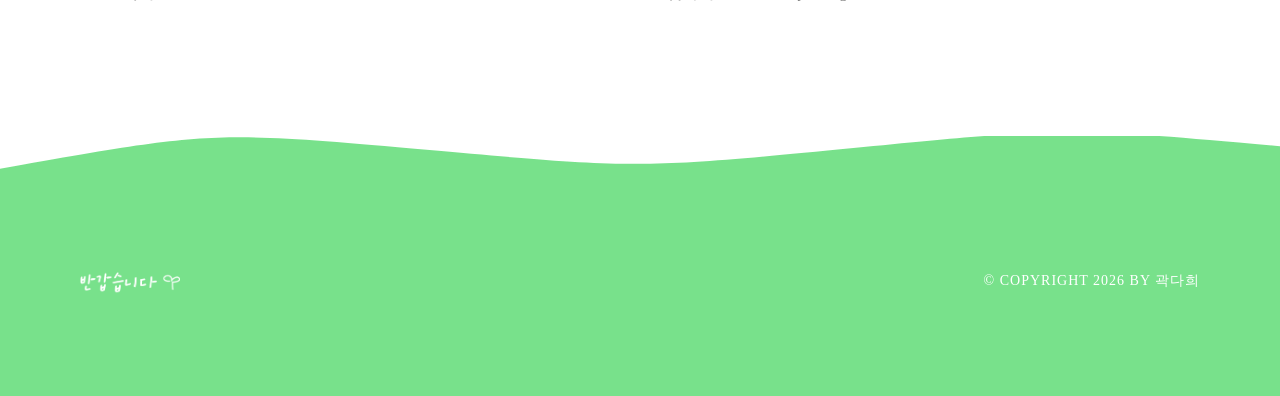
==== commit 0d058990: "Add files via upload" ====
--- a/index.html
+++ b/index.html
@@ -298,7 +298,7 @@
 											<div class="main" data-img-url="img/news/bubitour-1.jpg"></div>
 										</div>
 										<div class="details">
-											<h3 class="title"><a href="javascript:return false;">부비투어 BI/BX Guide </a>
+											<h3 class="title"><a href="javascript:return false;">부비투어 BI/BX 가이드 </a>
 											</h3>
 											<p>부산시티투어버스 리브랜딩 프로젝트</p>
 											<p class="date">By <a href="javascript:return false;">곽다희</a> <span>2025년 8월
@@ -315,7 +315,7 @@
 											<div class="main" data-img-url="img/news/bubitour-2.jpg"></div>
 										</div>
 										<div class="details">
-											<h3 class="title"><a href="javascript:return false;">부비투어 Web Guide </a>
+											<h3 class="title"><a href="javascript:return false;">부비투어 웹 가이드 </a>
 											</h3>
 											<p>부산시티투어버스 리브랜딩 프로젝트</p>
 											<p class="date">By <a href="javascript:return false;">곽다희</a> <span>2025년 8월
@@ -332,7 +332,7 @@
 											<div class="main" data-img-url="img/news/bubitour-4.jpg"></div>
 										</div>
 										<div class="details">
-											<h3 class="title"><a href="javascript:return false;">부비투어 Web Site </a></h3>
+											<h3 class="title"><a href="javascript:return false;">부비투어 웹 사이트 </a></h3>
 											<p>부산시티투어버스 리브랜딩 프로젝트</p>
 											<p class="date">By <a href="javascript:return false;">곽다희</a> <span>2025년 8월
 													~ 12월</span></p>
@@ -349,7 +349,7 @@
 											<div class="main" data-img-url="img/news/damahan.jpg"></div>
 										</div>
 										<div class="details">
-											<h3 class="title"><a href="javascript:return false;">담아한의원 Web Site </a>
+											<h3 class="title"><a href="javascript:return false;">담아한의원 반응형 웹사이트 </a>
 											</h3>
 											<p>여성전문한의원 반응형 웹사이트입니다.</p>
 											<p class="date">By <a href="javascript:return false;">곽다희</a> <span>2026년 1월
@@ -361,7 +361,7 @@
 							<!-- 인디스 상세페이지 -->
 							<li class="wow fadeInLeft" data-wow-duration="1.5s" data-wow-delay=".4s">
 								<div class="list_inner">
-									<a href="https://www.figma.com/proto/bheodE31hmZhT0VLNGtz3c/-%EC%A3%BC-%EC%BD%94%EB%A6%AC%EC%95%84-%EC%A0%95%EB%B3%B4%ED%86%B5%EC%8B%A0---%EC%83%81%EC%84%B8%ED%8E%98%EC%9D%B4%EC%A7%80?node-id=45-3&viewport=275%2C119%2C0.03&t=RDnilQ7JR9auPN5G-1&scaling=scale-down&content-scaling=fixed&page-id=0%3A1"
+									<a href="product/productpage1.html"
 										target="_blank">
 										<div class="image">
 											<img src="img/placeholders/4-3.jpg" alt="" />
@@ -371,6 +371,24 @@
 											<h3 class="title"><a href="javascript:return false;">올인원PC Product
 													page </a></h3>
 											<p>인디스 올인원 터치PC 상세페이지를 리디자인했습니다.</p>
+											<p class="date">By <a href="javascript:return false;">곽다희</a> <span>2026년
+													3월</span></p>
+										</div>
+									</a>
+								</div>
+							</li>
+							<!-- 자코모 상세페이지 -->
+							<li class="wow fadeInLeft" data-wow-duration="1.5s" data-wow-delay=".4s">
+								<div class="list_inner">
+									<a href="product/productpage2.html"
+										target="_blank">
+										<div class="image">
+											<img src="img/placeholders/4-3.jpg" alt="" />
+											<div class="main" data-img-url="img/news/jacomo-product.jpg"></div>
+										</div>
+										<div class="details">
+											<h3 class="title"><a href="javascript:return false;">JACOMO FREIZE 소파 상세페이지</a></h3>
+											<p>자코모 프리즈 소파 상세페이지를 리디자인했습니다.</p>
 											<p class="date">By <a href="javascript:return false;">곽다희</a> <span>2026년
 													3월</span></p>
 										</div>
--- a/css/style.css
+++ b/css/style.css
@@ -337,7 +337,7 @@
 }
 
 .grax_tm_topbar .logo img {
-	max-width: 100px;
+	max-width: 130px;
 }
 
 .grax_tm_topbar .logo a {
@@ -569,7 +569,7 @@
 }
 
 .grax_tm_mobile_menu .logo img {
-	max-width: 70px;
+	max-width: 130px;
 }
 
 /*---------------------------------------------------*/
@@ -2036,7 +2036,7 @@
 	height: auto;
 	clear: both;
 	float: left;
-	background-color: #78e1c3;
+	background-color: #78e18b;
 	padding: 130px 0px 100px 0px;
 	position: relative;
 }
@@ -3047,10 +3047,26 @@
 	.grax_tm_contact .info_list li {
 		width: 100%;
 	}
+
+	.grax_tm_hero .name {
+		font-size: 75px;
+	}
+
+	.grax_tm_title_holder h3 {
+		font-size: 45px;
+	}
+
+	.grax_tm_progress_part .left h3 {
+		font-size: 45px;
+	}
 }
 
 @media (max-width: 480px) {
 	.grax_tm_hero .name {
+		font-size: 40px;
+	}
+
+	.grax_tm_title_holder h3 {
 		font-size: 30px;
 	}
 
@@ -3067,6 +3083,10 @@
 		padding-left: 0px;
 	}
 
+	.grax_tm_news .news_list {
+		padding: 50px 0 0;
+	}
+
 	.grax_tm_news .news_list ul {
 		margin: 0px;
 	}
@@ -3074,6 +3094,19 @@
 	.grax_tm_news .news_list ul li {
 		width: 100%;
 		padding-left: 0px;
+		padding-top: 10px;
+	}
+
+	.grax_tm_news .news_list ul li .details {
+		padding-top: 20px;
+	}
+
+	.grax_tm_portfolio .portfolio_list {
+		padding-top: 50px;
+	}
+
+	.grax_tm_progress_part {
+		padding: 100px 0 100px 0;
 	}
 }
 
@@ -3140,7 +3173,7 @@
 .resume_item:hover {
     transform: translateY(-5px);
     box-shadow: 0 10px 25px rgba(0,0,0,0.08);
-    border-color: #78d8e1;
+    border-color: #78e18b;
 }
 
 /* 왼쪽 포인트 라인 */
@@ -3151,7 +3184,7 @@
     top: 0;
     width: 4px;
     height: 100%;
-    background: #78d8e1;
+    background: #78e18b;
 }
 
 /* 기간 */
@@ -3173,7 +3206,7 @@
 /* 회사 / 역할 */
 .resume_company {
     font-size: 14px;
-    color:#78d8e1;
+    color:#78e18b;
     font-weight: 500;
     margin-bottom: 8px;
 }
@@ -3186,5 +3219,5 @@
 }
 
 .fa-solid {
-	color: #78d8e1;
+	color: #78e18b;
 }
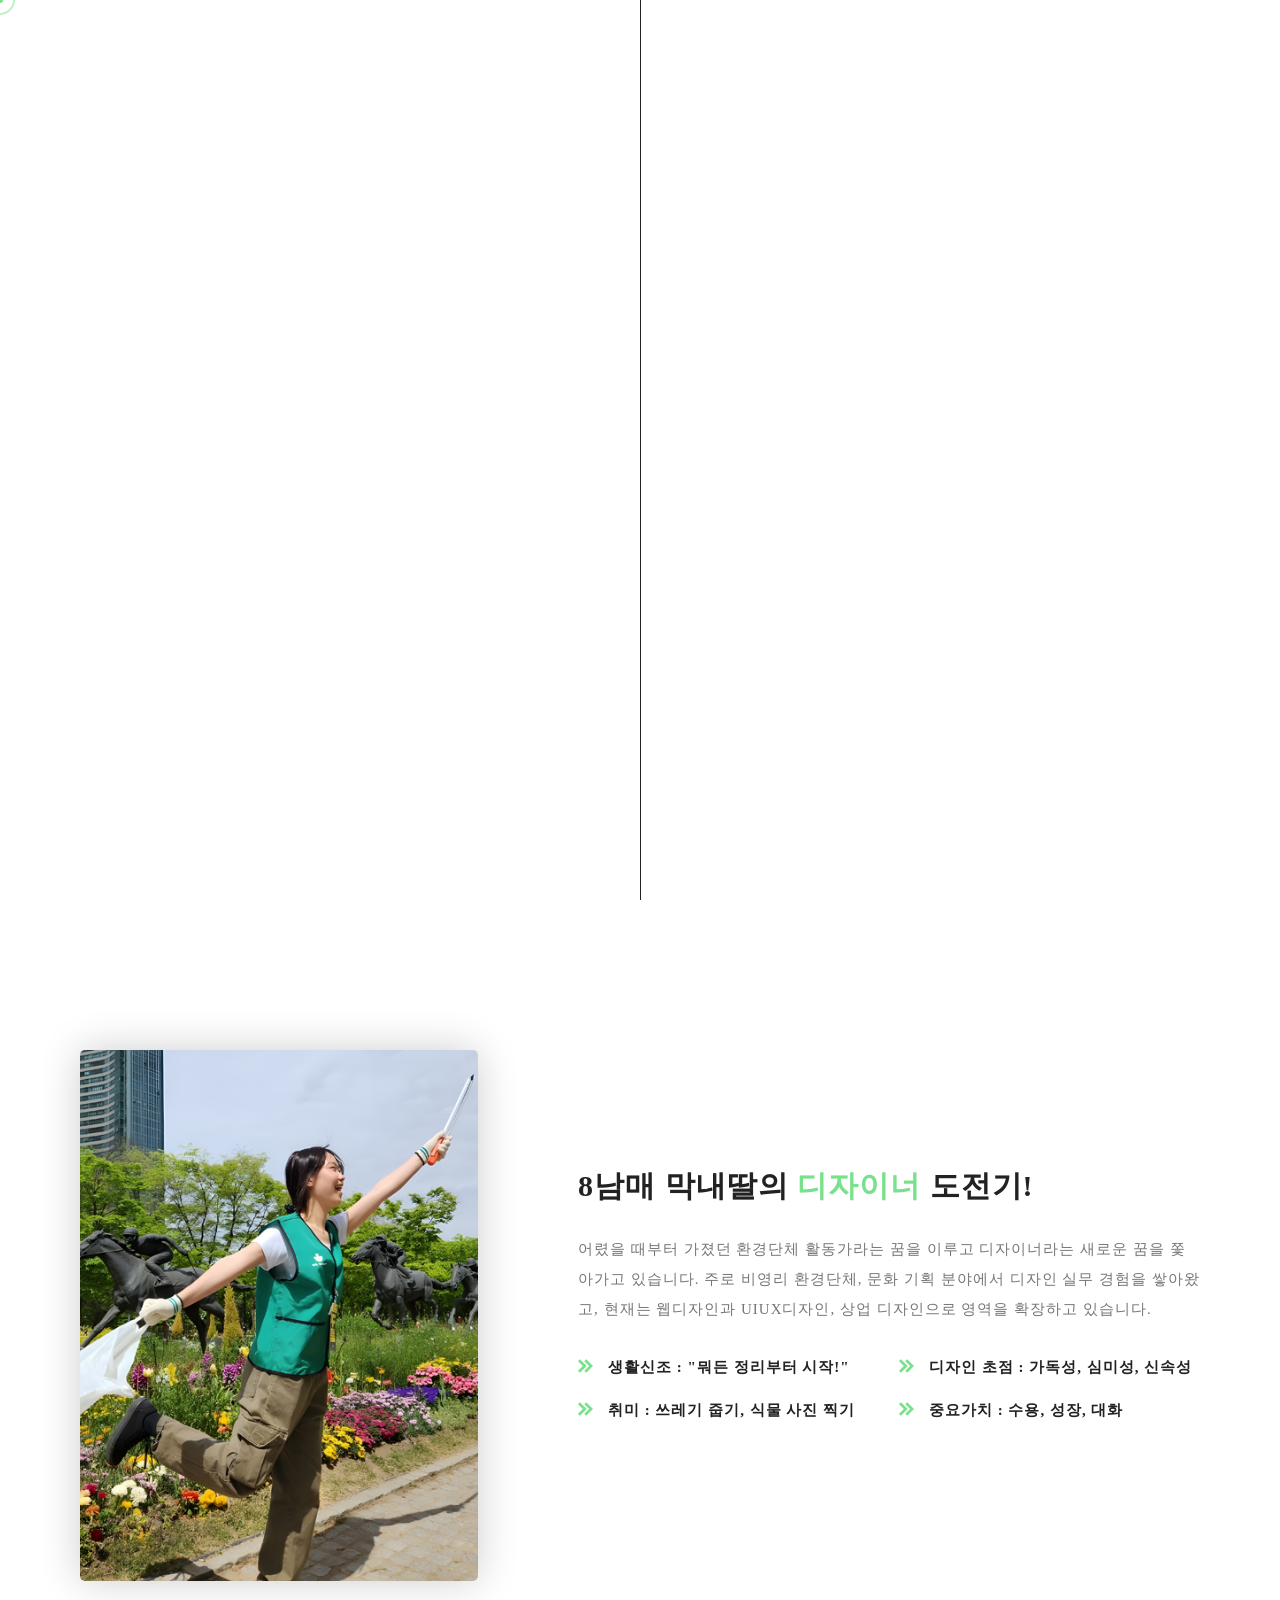
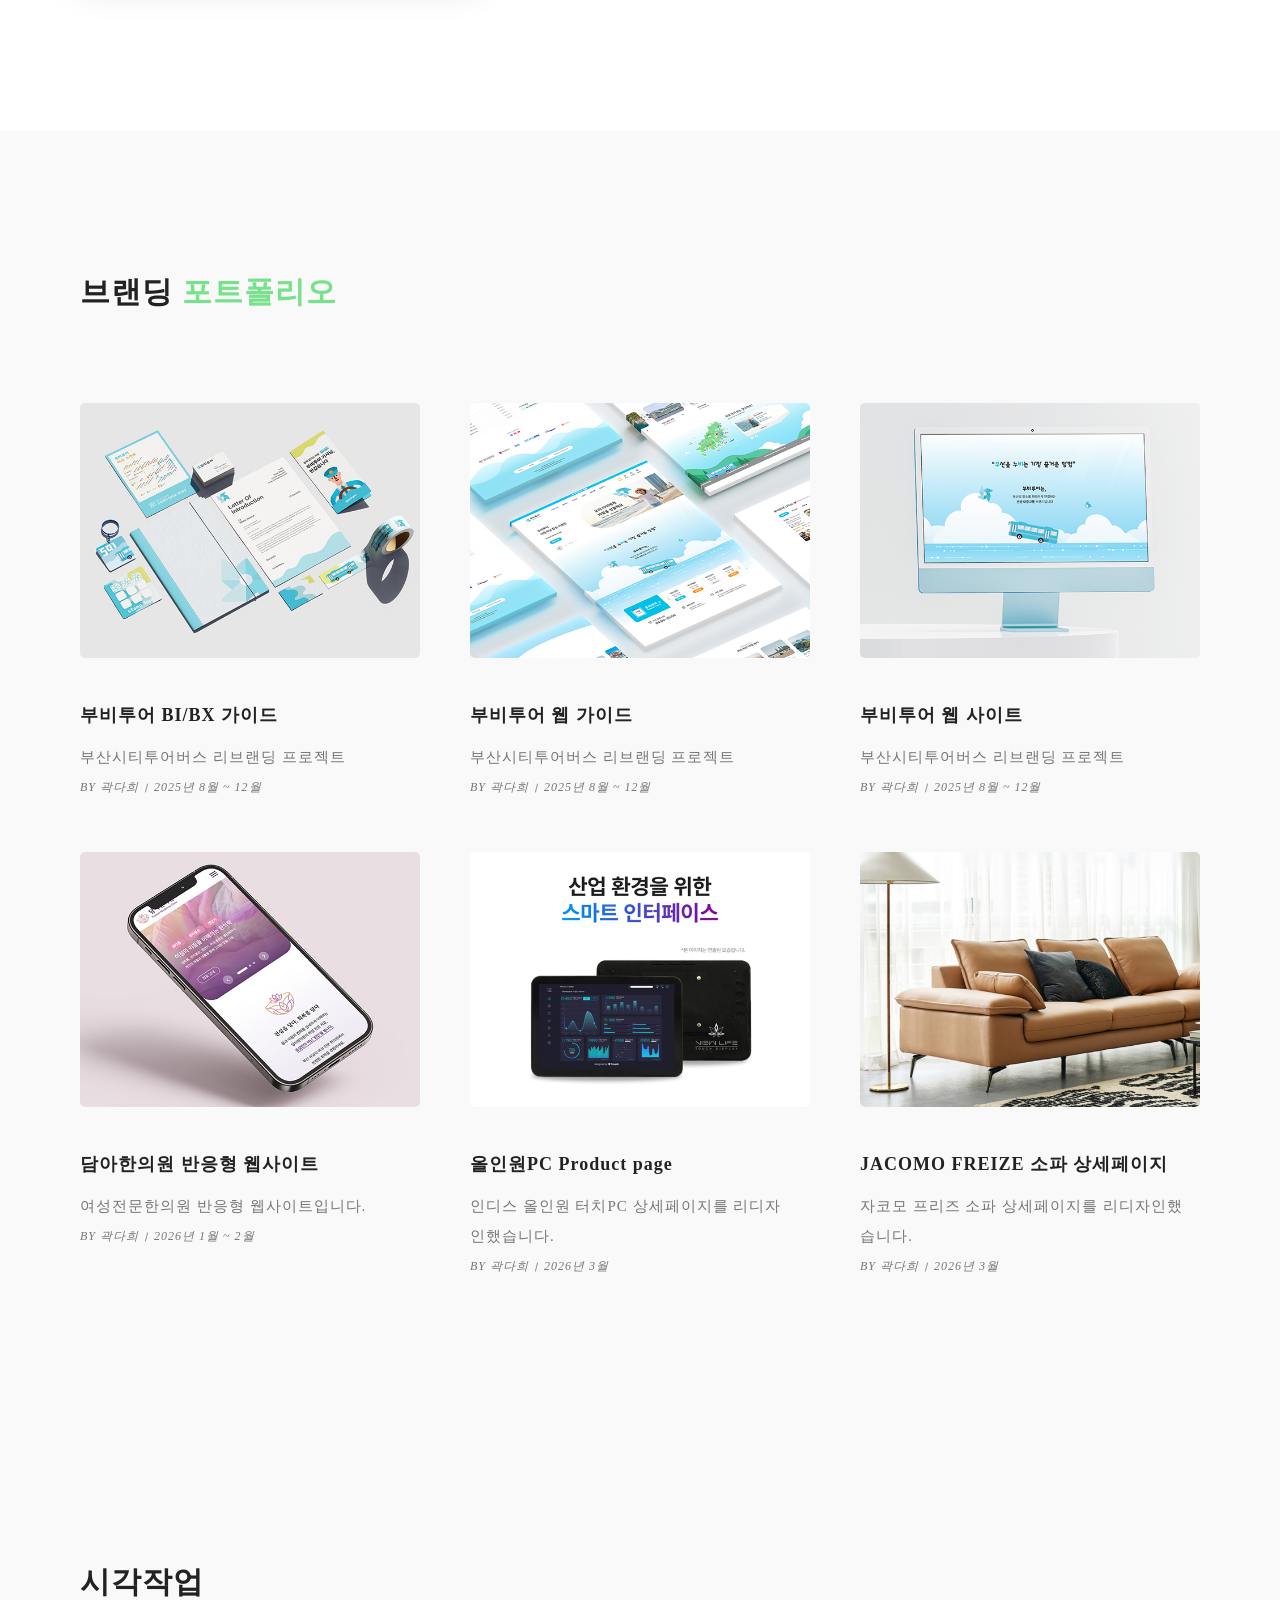
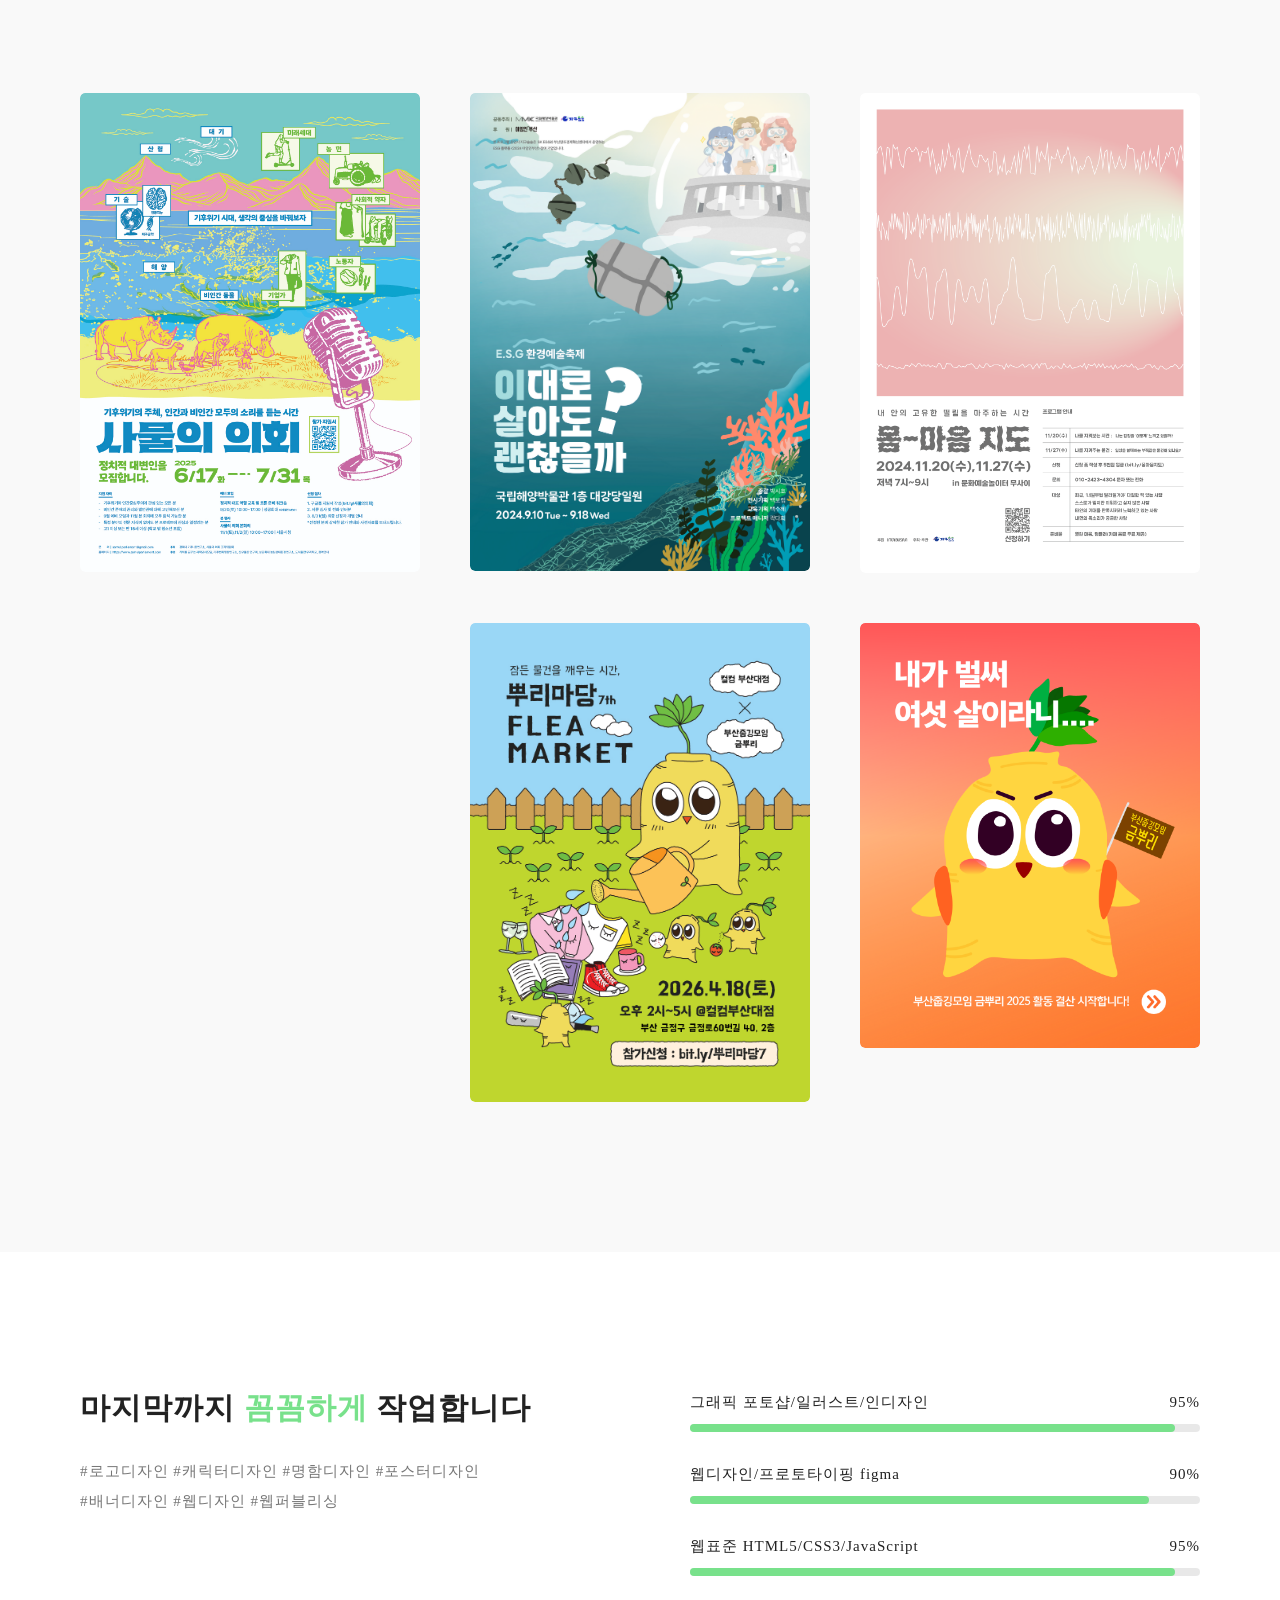
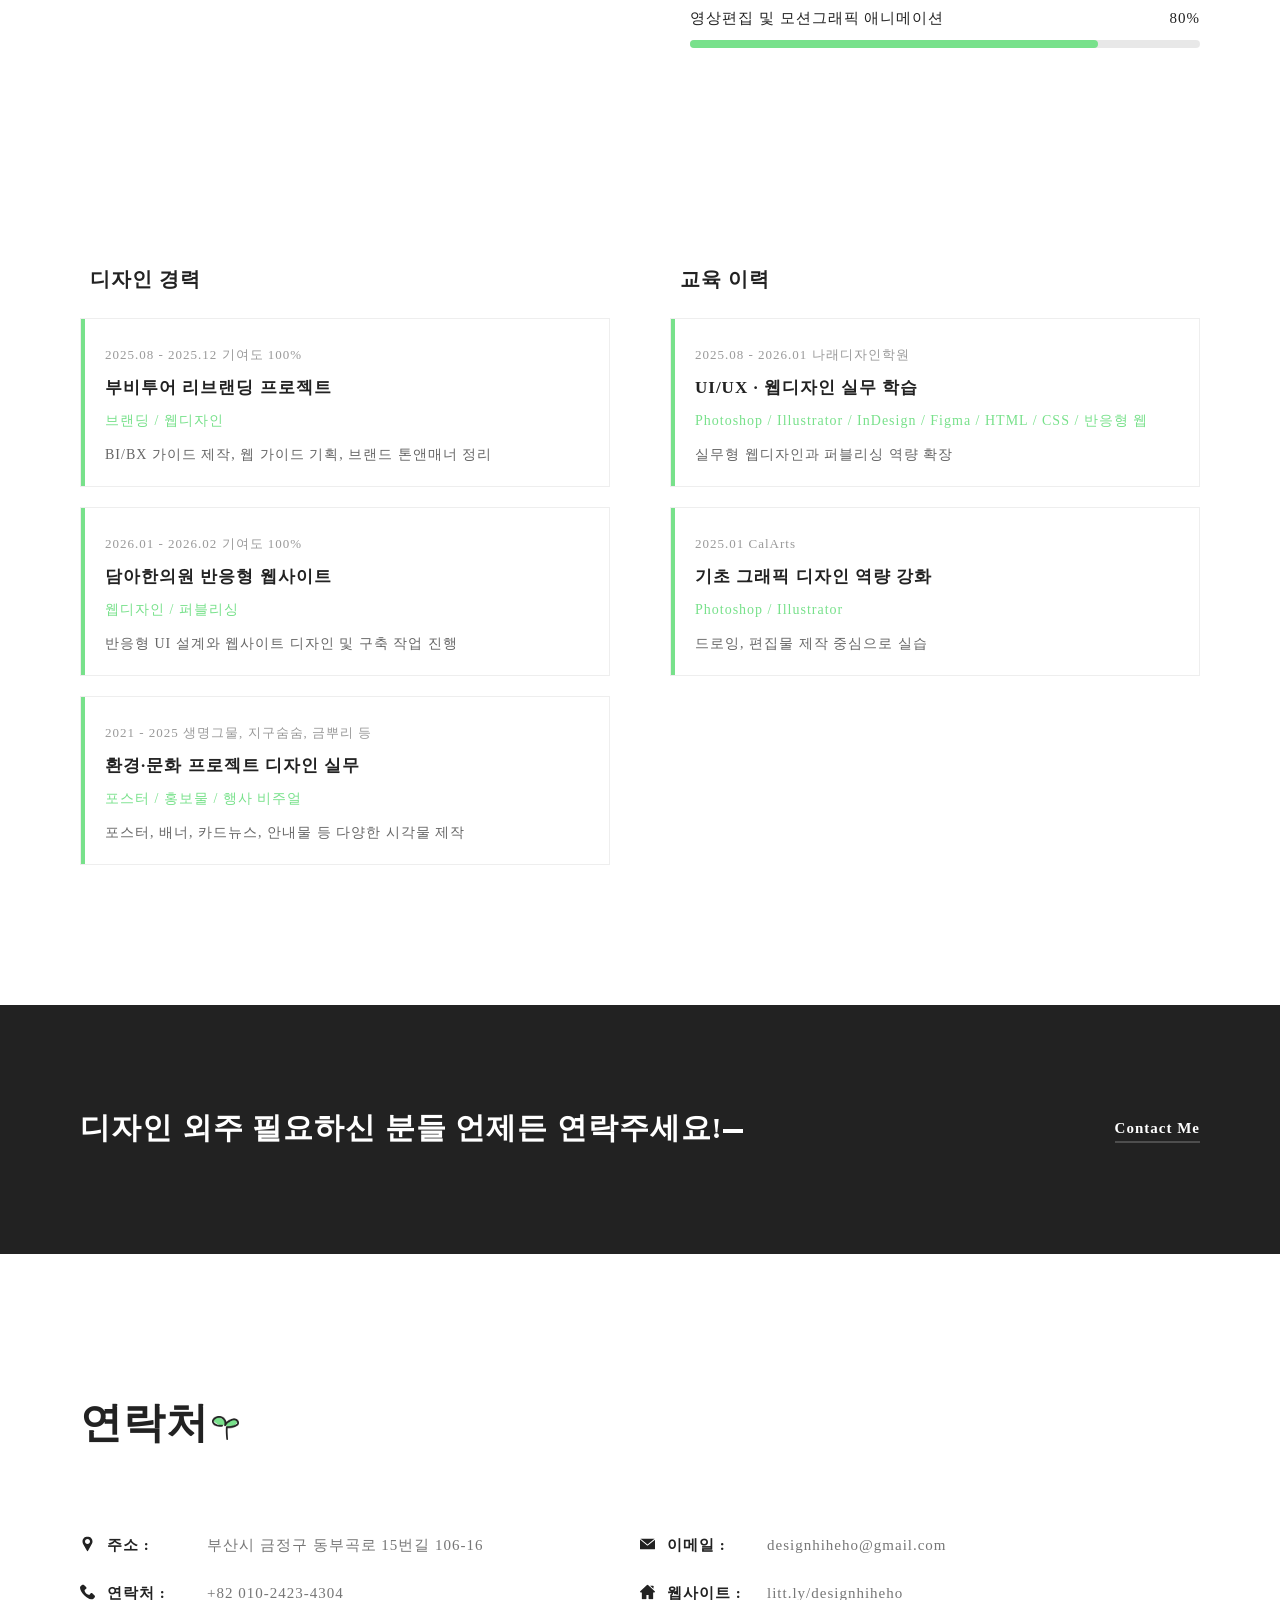
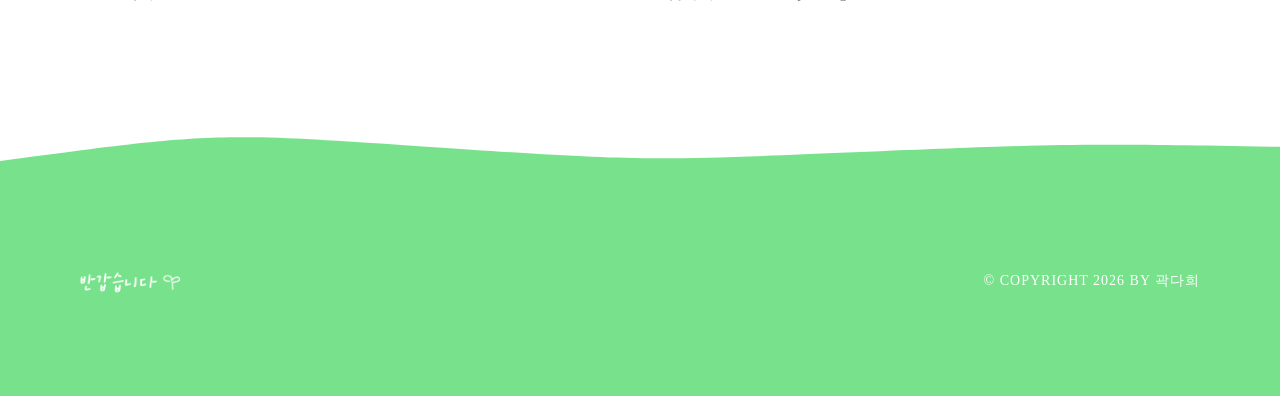
==== commit adc10a04: "Add files via upload" ====
--- a/index.html
+++ b/index.html
@@ -741,7 +741,7 @@
 								</li>
 								<li>
 									<div class="list_inner">
-										<img class="svg" src="img/svg/social/dribbble.svg" alt="" />
+										<img class="svg" src="img/svg/home-run.svg" alt="" />
 										<p><span class="first">웹사이트 :</span><span class="second"><a
 													href="#">litt.ly/designhiheho</a></span></p>
 									</div>
